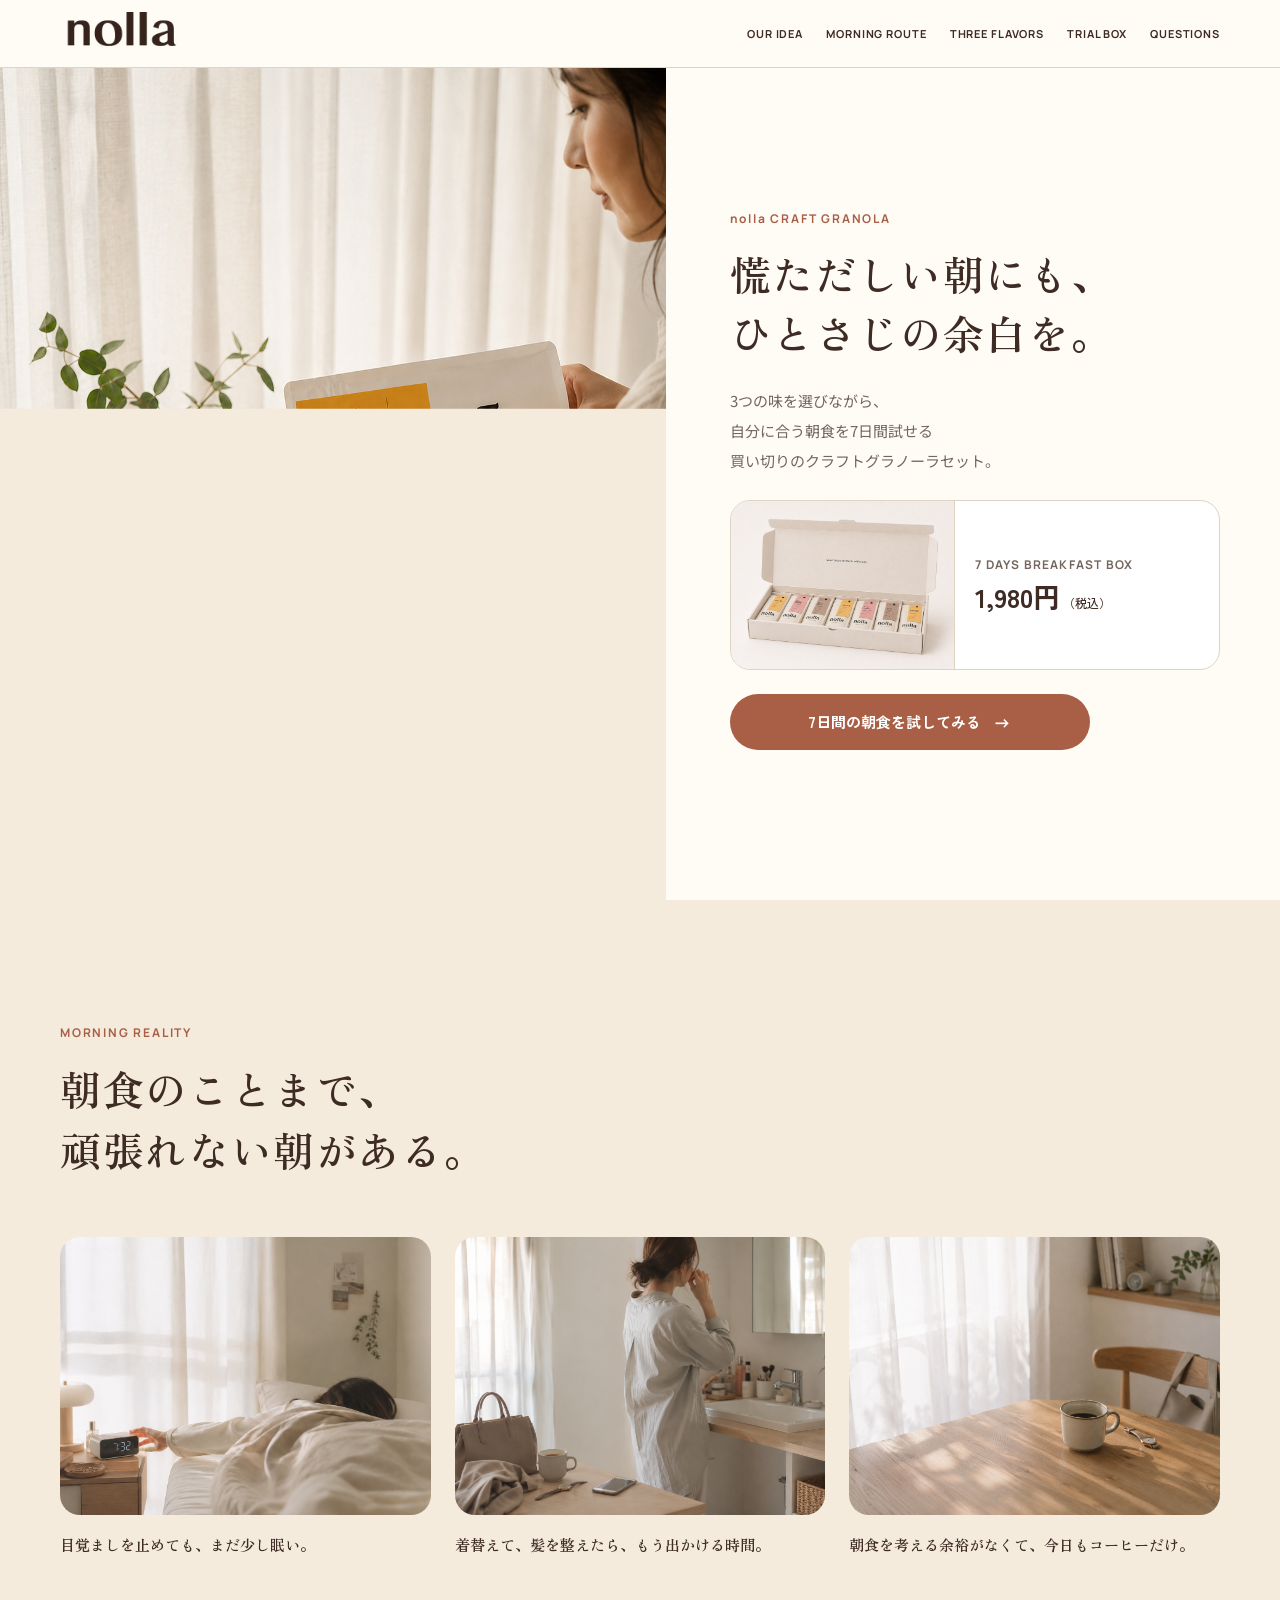
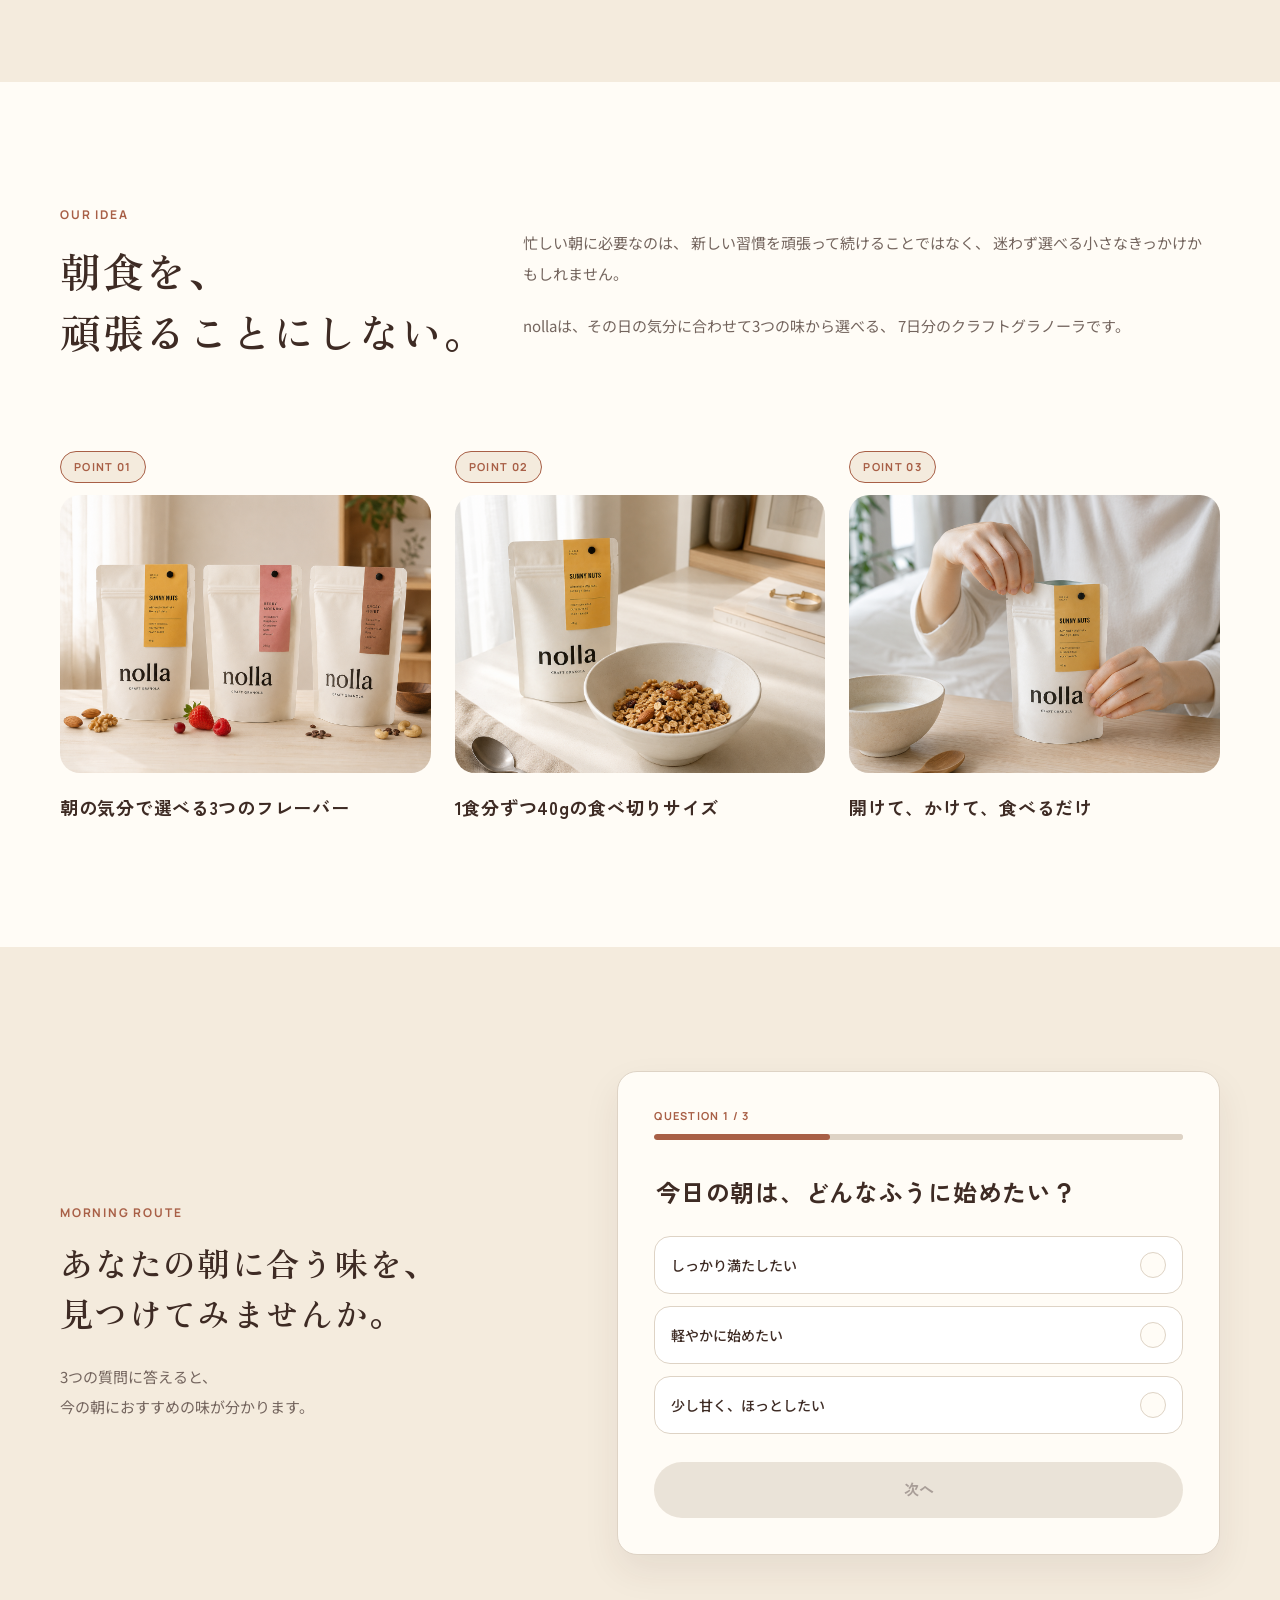
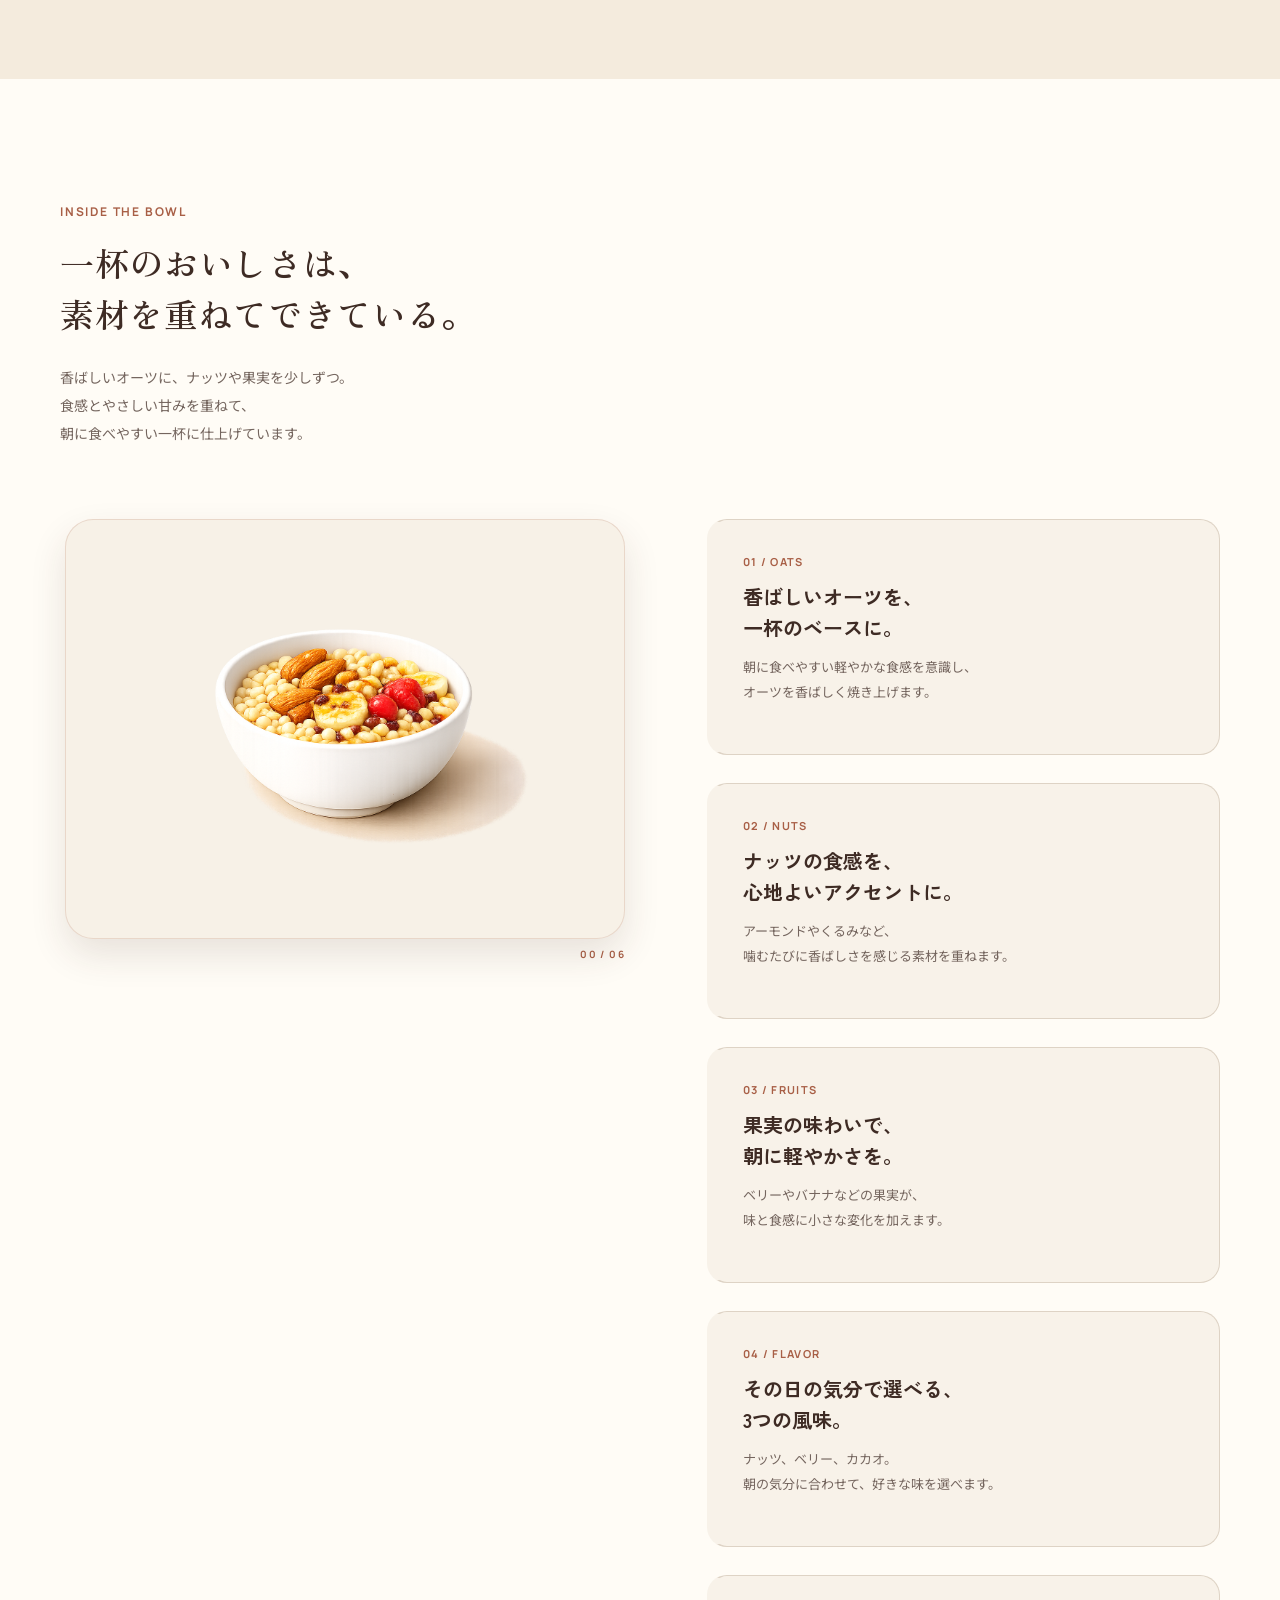
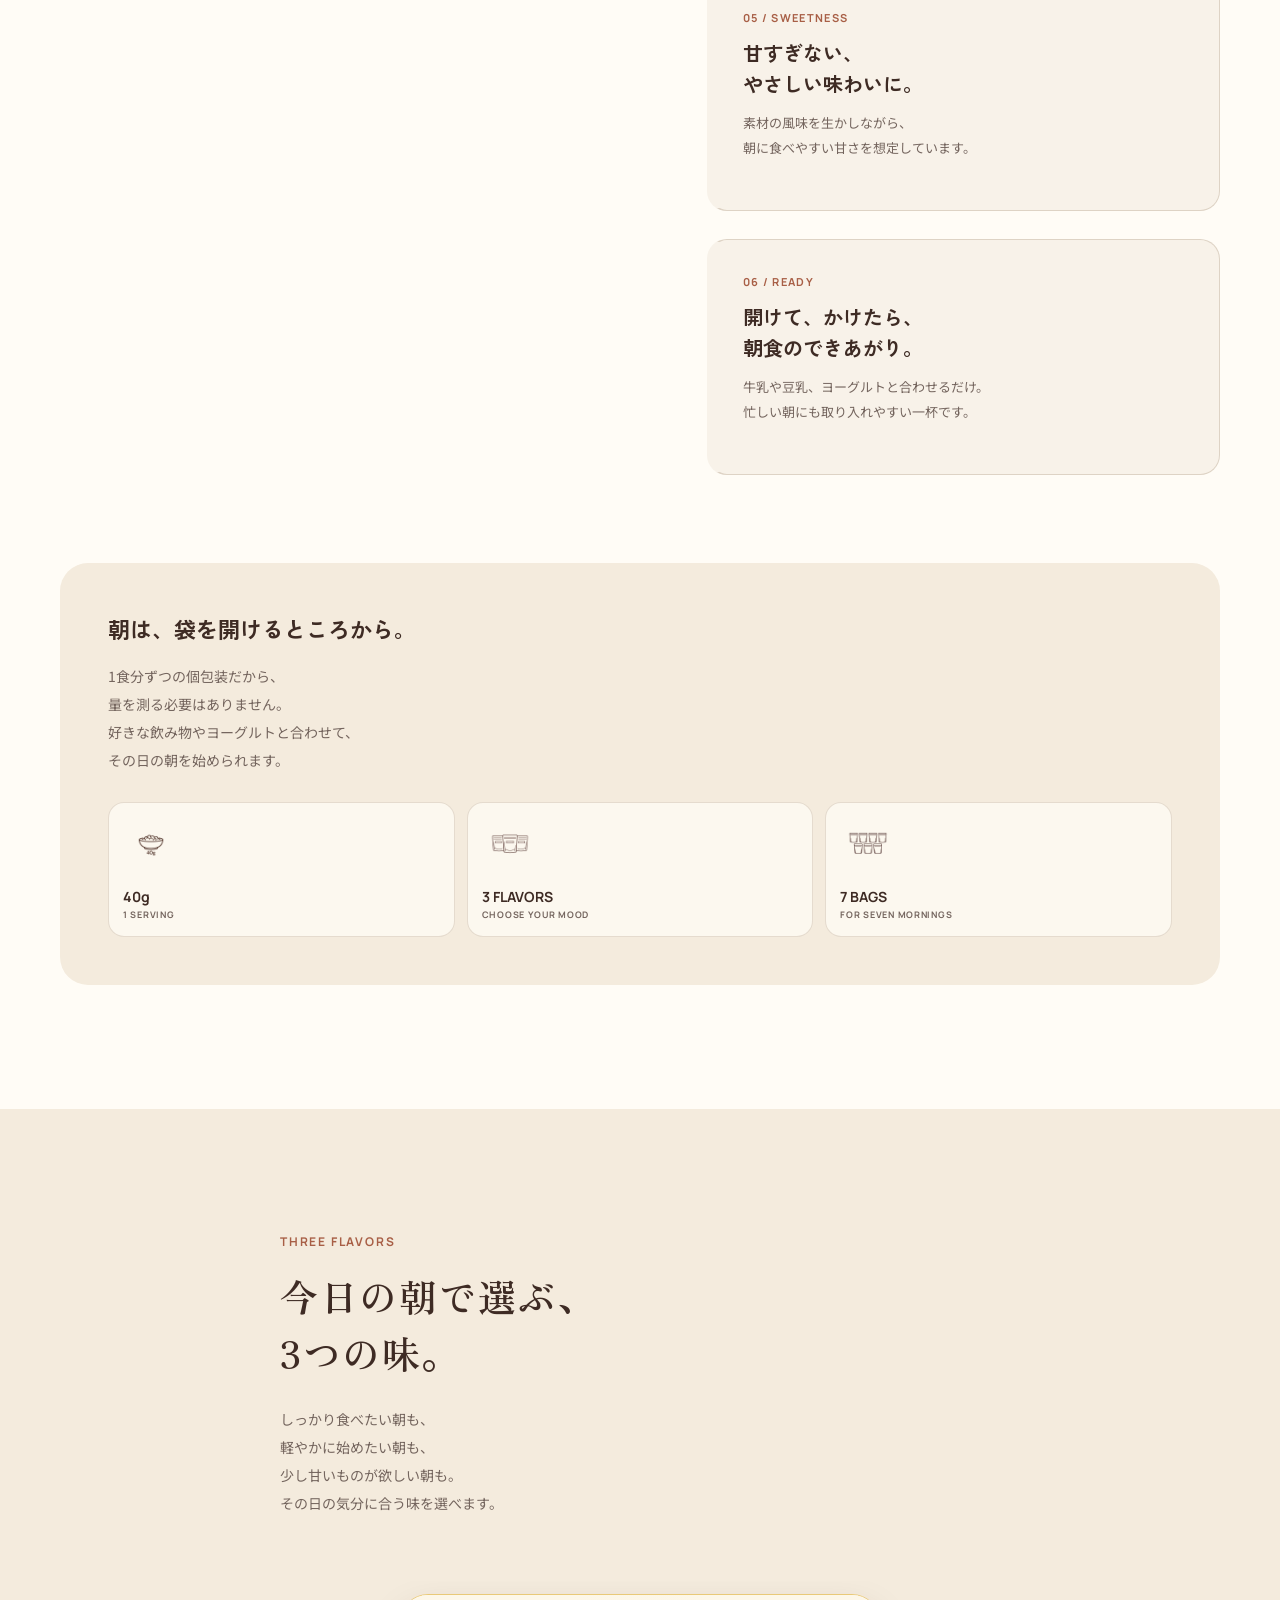
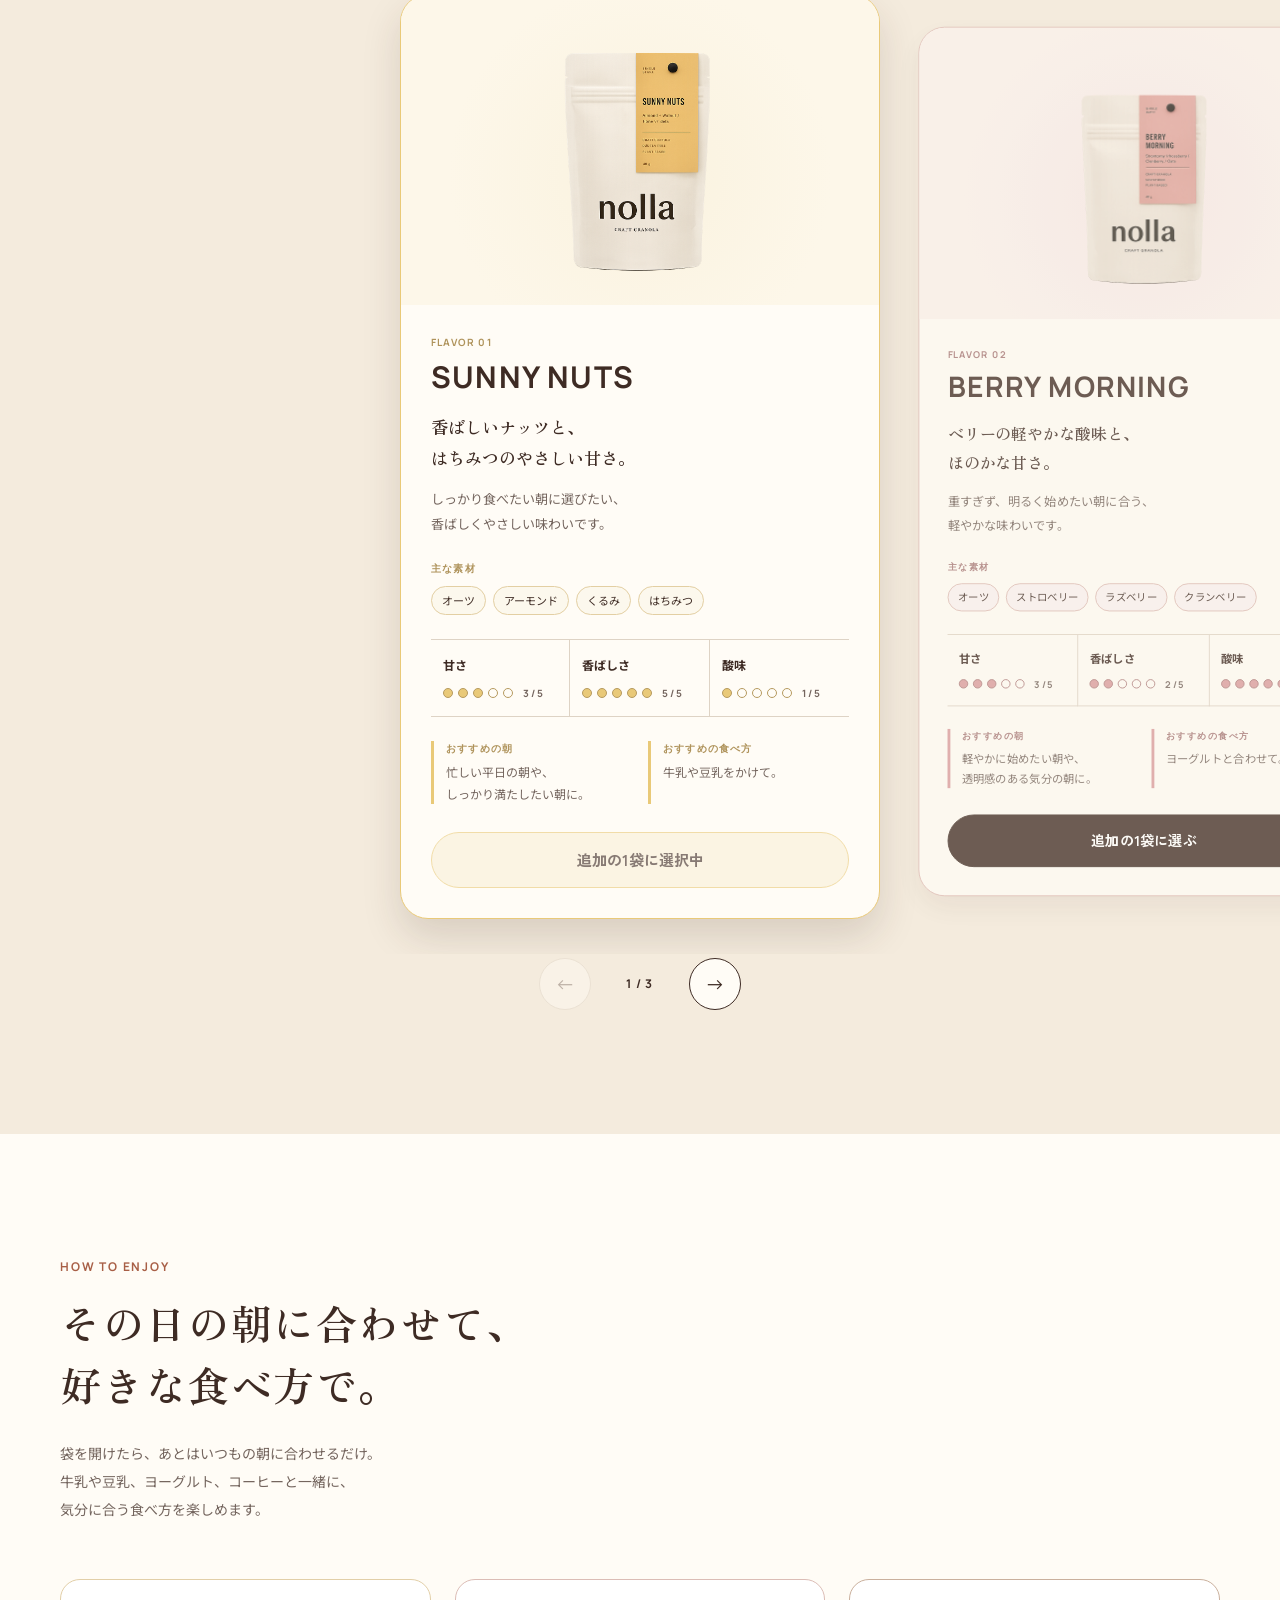
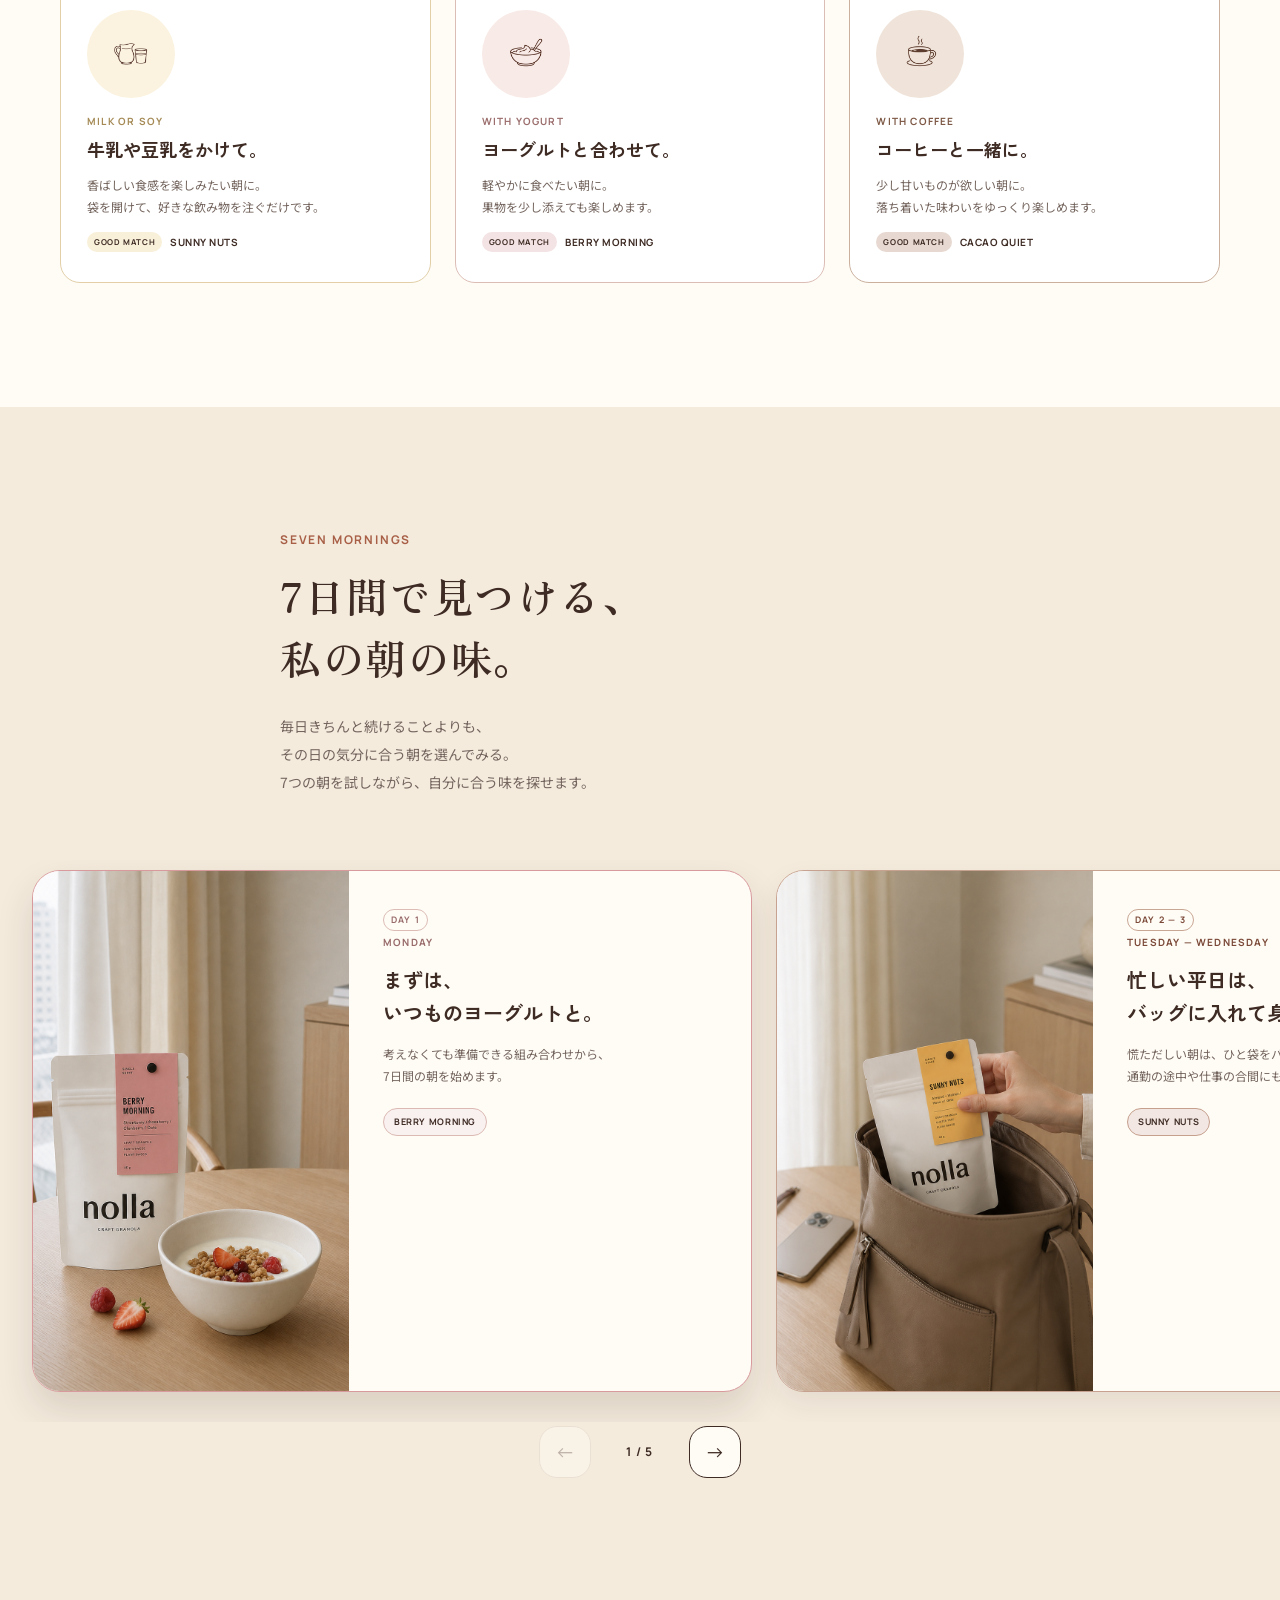
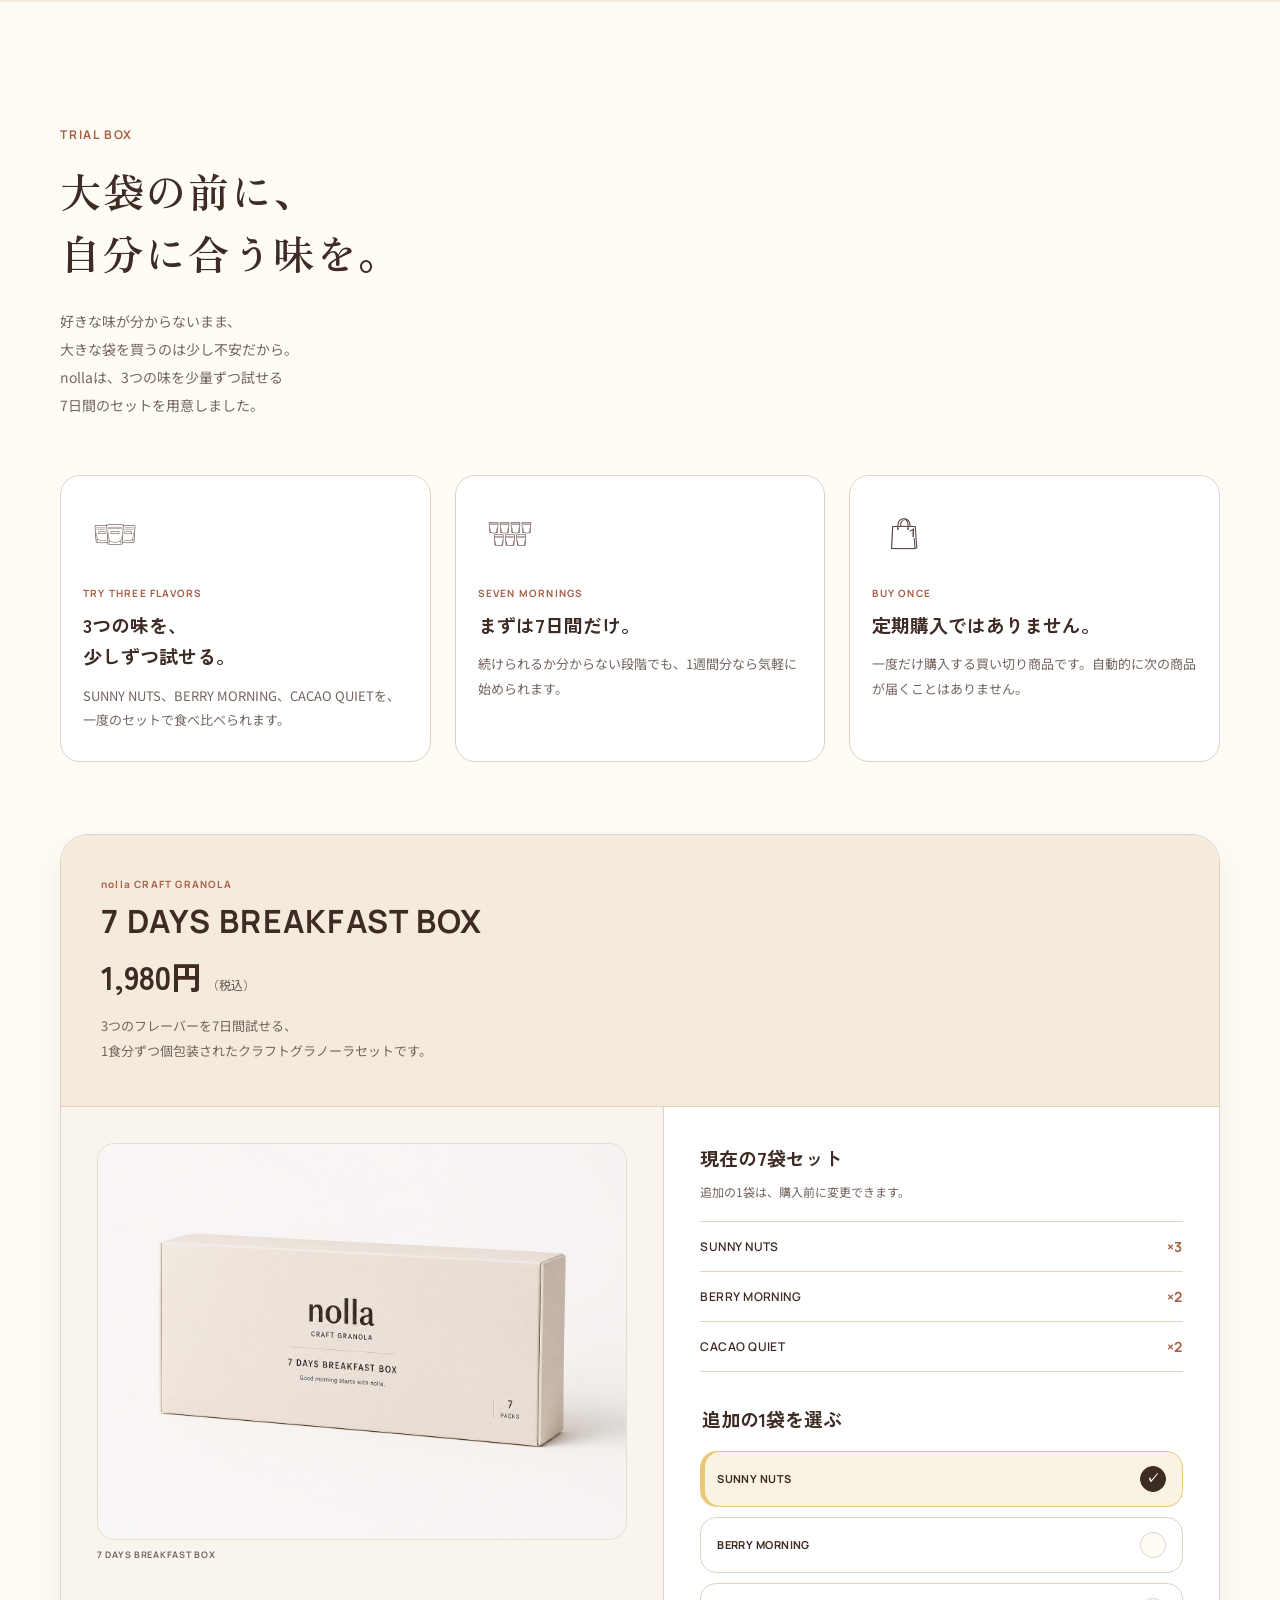
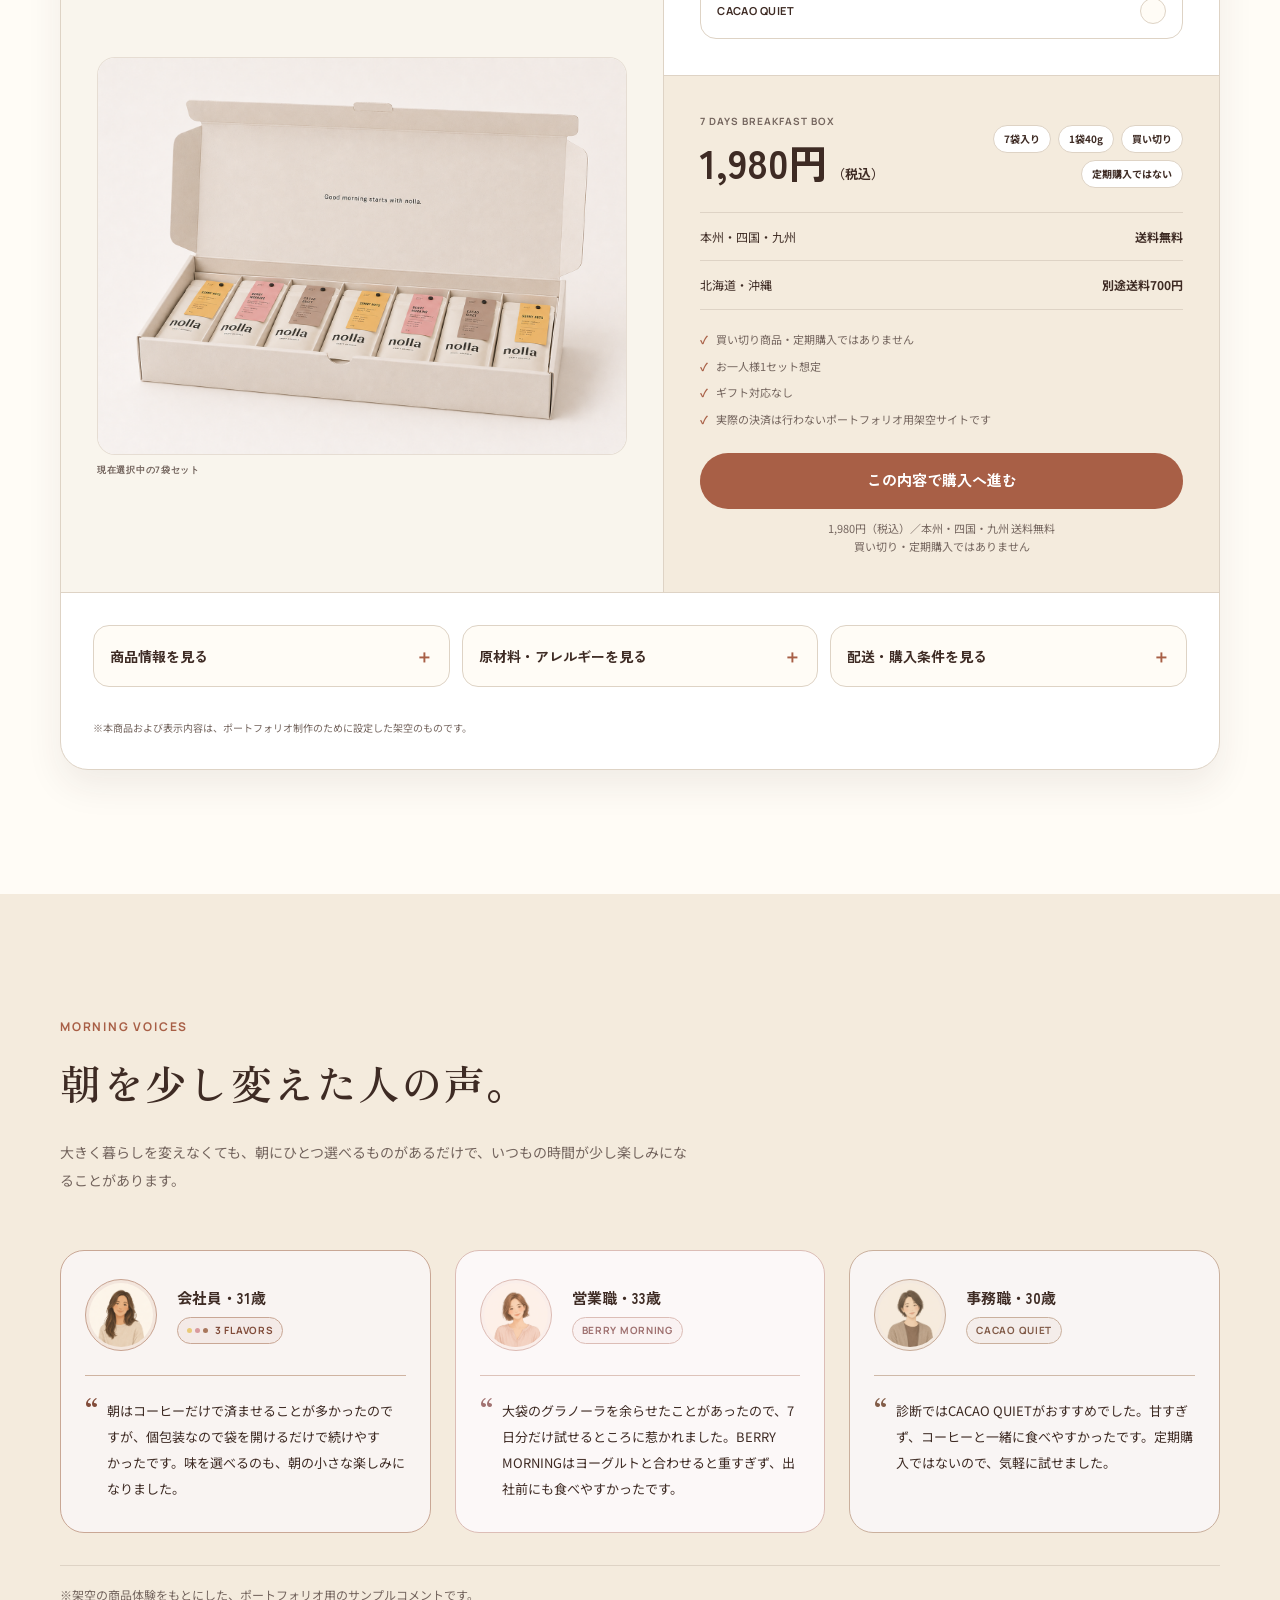
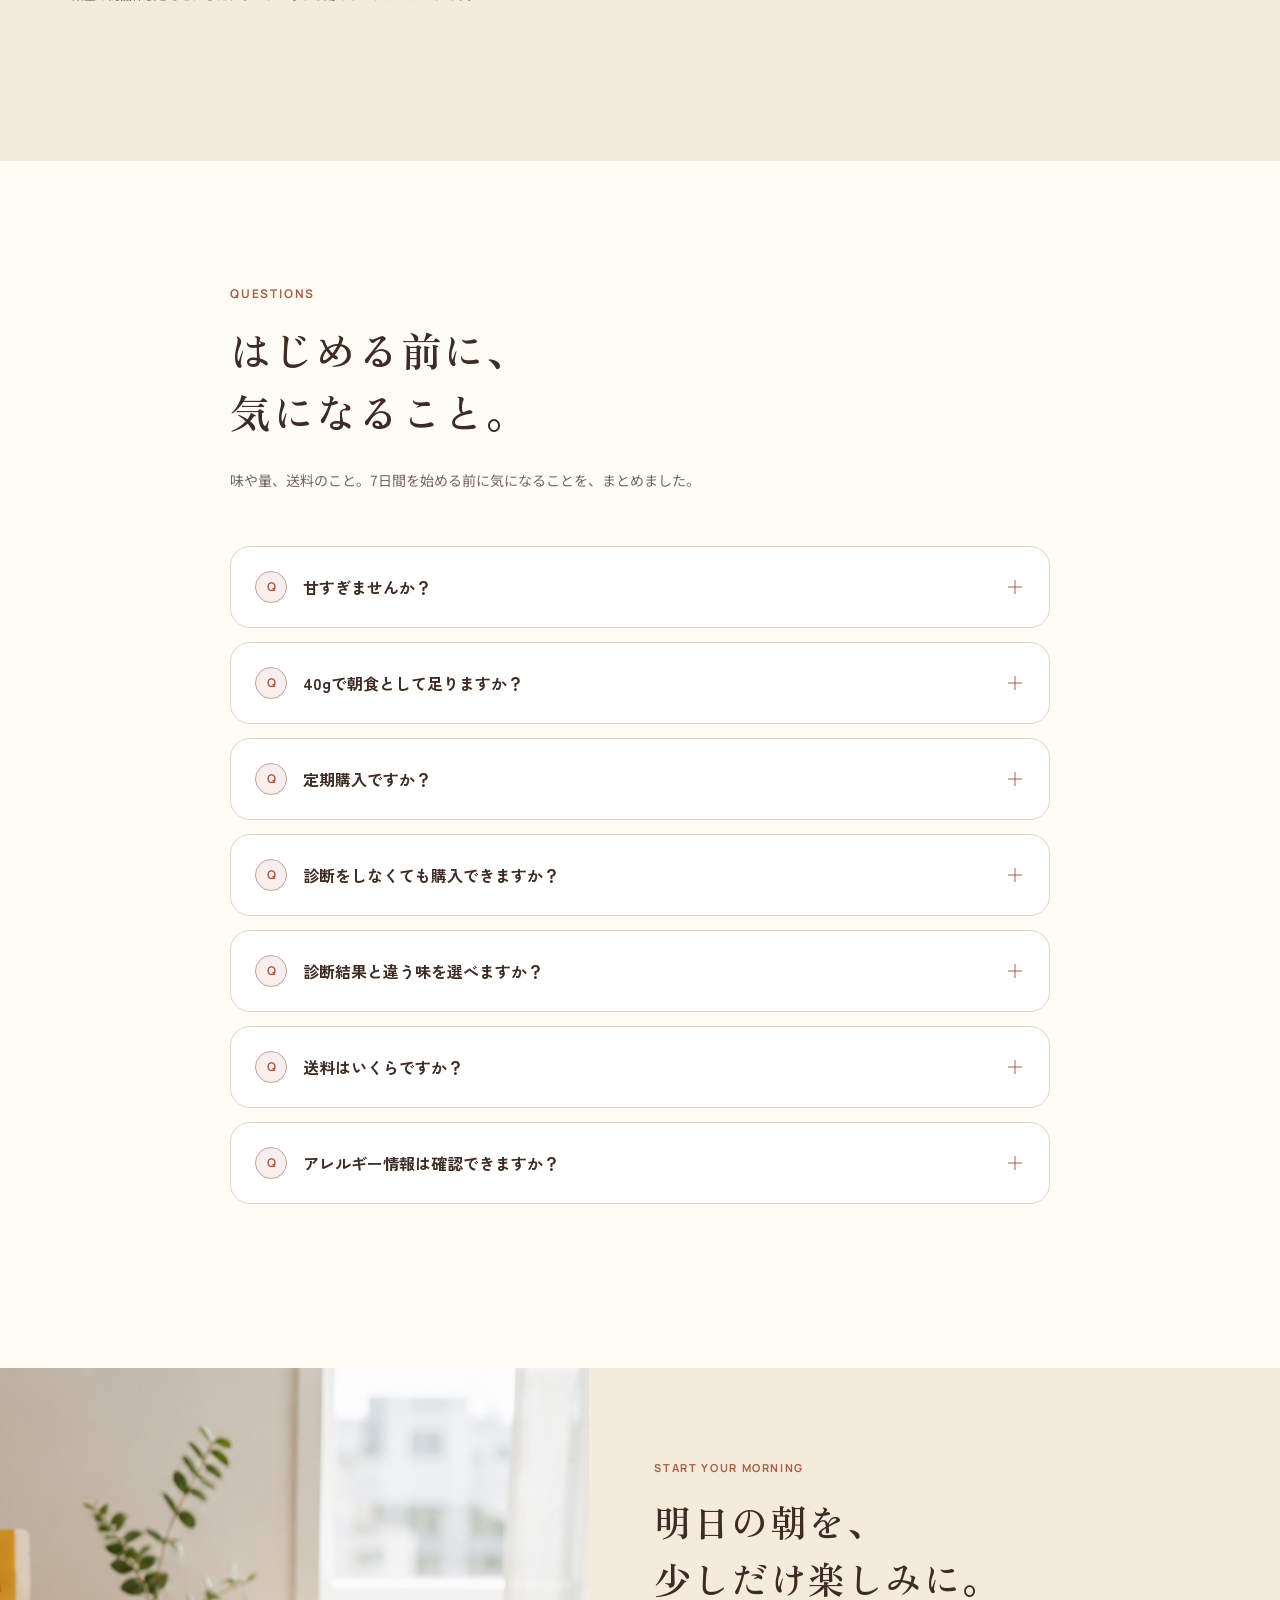
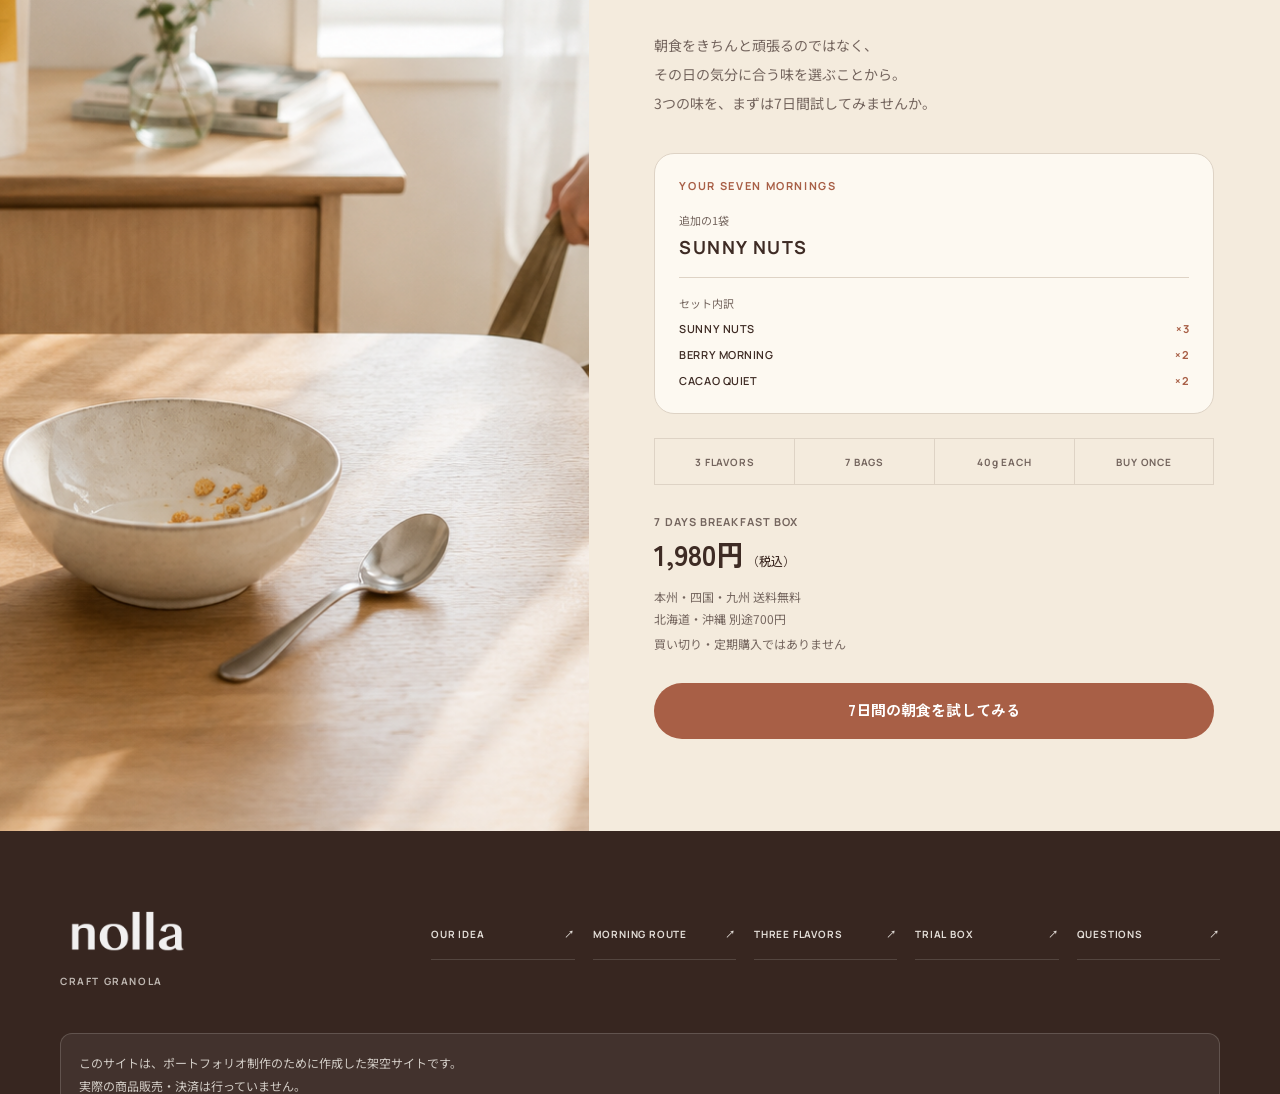
==== docs/index.html @ 0184b12a "Initial commit: nolla CRAFT GRANOLA LP" ====
<!doctype html>
<html lang="ja">
  <head>
    <meta charset="UTF-8">
    <meta name="viewport" content="width=device-width, initial-scale=1.0">
    <meta
      name="description"
      content="忙しい朝の気分に合わせて3つの味を選べる、7日間のクラフトグラノーラセット「nolla」のポートフォリオ用架空LPです。"
    >
    <meta
      property="og:title"
      content="nolla CRAFT GRANOLA｜朝の気分で選ぶ7日間のグラノーラ"
    >
    <meta
      property="og:description"
      content="忙しい朝の気分に合わせて3つの味を選べる、7日間のクラフトグラノーラセット「nolla」のポートフォリオ用架空LPです。"
    >
    <meta property="og:type" content="website">
    <meta property="og:site_name" content="nolla CRAFT GRANOLA">
    <meta name="twitter:card" content="summary">
    <title>nolla CRAFT GRANOLA｜朝の気分で選ぶ7日間のグラノーラ</title>
    <link rel="icon" href="data:,">
    <link rel="preconnect" href="https://fonts.googleapis.com">
    <link rel="preconnect" href="https://fonts.gstatic.com" crossorigin>
    <link
      href="https://fonts.googleapis.com/css2?family=Manrope:wght@500;600;700&family=Noto+Sans+JP:wght@400;500;700&family=Zen+Kaku+Gothic+New:wght@500;700&family=Zen+Old+Mincho:wght@600;700&display=swap"
      rel="stylesheet"
    >
    <link rel="stylesheet" href="./css/style.css">
  </head>

  <body>
    <a class="skip-link" href="#main-content">本文へ移動</a>

    <header class="site-header">
      <div class="site-header__inner">
        <a class="site-logo" href="#main-content" aria-label="nolla CRAFT GRANOLA トップ">
          <img
            class="site-logo__image"
            src="./assets/01_brand/logo/final/logo_nolla_primary_dark-brown.png"
            width="1536"
            height="1024"
            alt="nolla"
          >
        </a>

        <details class="sp-menu">
          <summary class="sp-menu__button">
            <span class="sp-menu__label">MENU</span>
            <span class="sp-menu__icon" aria-hidden="true">
              <span></span>
              <span></span>
            </span>
          </summary>

          <div class="sp-menu__panel">
            <nav aria-label="メインナビゲーション">
              <ul class="sp-menu__list">
                <li><a class="sp-menu__link" href="#our-idea">OUR IDEA</a></li>
                <li>
                  <a class="sp-menu__link" href="#morning-route">MORNING ROUTE</a>
                </li>
                <li>
                  <a class="sp-menu__link" href="#three-flavors">THREE FLAVORS</a>
                </li>
                <li>
                  <a class="sp-menu__link" href="#trial-box">TRIAL BOX</a>
                </li>
                <li>
                  <a class="sp-menu__link" href="#questions">QUESTIONS</a>
                </li>
              </ul>
            </nav>

            <p class="sp-menu__product-info">
              <span>7 DAYS BREAKFAST BOX</span>
              <span>40g × 7 BAGS</span>
              <span>1,980円（税込）</span>
            </p>
          </div>
        </details>

        <nav class="pc-nav" aria-label="PCメインナビゲーション">
          <ul class="pc-nav__list">
            <li><a class="pc-nav__link" href="#our-idea">OUR IDEA</a></li>
            <li><a class="pc-nav__link" href="#morning-route">MORNING ROUTE</a></li>
            <li><a class="pc-nav__link" href="#three-flavors">THREE FLAVORS</a></li>
            <li><a class="pc-nav__link" href="#trial-box">TRIAL BOX</a></li>
            <li><a class="pc-nav__link" href="#questions">QUESTIONS</a></li>
          </ul>
        </nav>
      </div>
    </header>

    <main id="main-content">
      <section class="hero" aria-labelledby="hero-title">
        <div class="hero__media">
          <picture class="hero__picture">
            <source
              media="(min-width: 1024px)"
              srcset="./assets/02_assets/images/hero/hero_granola-pouring_pc_4x3.png"
            >
            <img
              class="hero__image"
              src="./assets/02_assets/images/hero/hero_granola-pouring_sp_4x5.png"
              width="1122"
              height="1402"
              loading="eager"
              fetchpriority="high"
              alt="木のテーブルで器にクラフトグラノーラを注ぐ様子"
            >
          </picture>
        </div>

        <div class="container hero__content">
          <p class="hero__brand">nolla CRAFT GRANOLA</p>
          <h1 class="hero__title" id="hero-title">
            慌ただしい朝にも、<br>
            ひとさじの余白を。
          </h1>
          <p class="hero__description">
            3つの味を選びながら、<br>
            自分に合う朝食を7日間試せる<br>
            買い切りのクラフトグラノーラセット。
          </p>

          <article class="hero-product" aria-label="7日間セットの商品情報">
            <img
              class="hero-product__image"
              src="./assets/01_brand/package/box/trial-box_full-set_sunny-nuts.png"
              width="1448"
              height="1086"
              alt="SUNNY NUTSを1袋追加した、3種類7袋入りの7 DAYS BREAKFAST BOX"
            >
            <div class="hero-product__info">
              <p class="hero-product__name">7 DAYS BREAKFAST BOX</p>
              <p class="hero-product__price">1,980円<span>（税込）</span></p>
            </div>
          </article>

          <a class="button button--primary hero__cta" href="#trial-box">
            <span>7日間の朝食を試してみる</span>
            <span class="button__arrow" aria-hidden="true">→</span>
          </a>
        </div>
      </section>

      <section
        class="morning-reality section"
        id="morning-reality"
        aria-labelledby="morning-reality-title"
      >
        <div class="container">
          <p class="section-label">MORNING REALITY</p>
          <h2 class="section-title" id="morning-reality-title">
            朝食のことまで、<br>
            頑張れない朝がある。
          </h2>

          <div class="reality-list">
            <article class="reality-card">
              <img
                class="reality-card__image"
                src="./assets/02_assets/images/problem/problem_sleepy-morning.png"
                loading="lazy"
                width="1122"
                height="1402"
                alt="ベッドの中で目覚ましを止める、眠気が残る朝"
              >
              <p class="reality-card__text">目覚ましを止めても、まだ少し眠い。</p>
            </article>

            <article class="reality-card">
              <img
                class="reality-card__image"
                src="./assets/02_assets/images/problem/problem_getting-ready.png"
                loading="lazy"
                width="1536"
                height="1024"
                alt="鏡の前で身支度をする忙しい朝"
              >
              <p class="reality-card__text">着替えて、髪を整えたら、もう出かける時間。</p>
            </article>

            <article class="reality-card">
              <img
                class="reality-card__image"
                src="./assets/02_assets/images/problem/problem_coffee-only.png"
                loading="lazy"
                width="1448"
                height="1086"
                alt="朝食をとらず、コーヒーだけを手に出かける朝"
              >
              <p class="reality-card__text">
                朝食を考える余裕がなくて、今日もコーヒーだけ。
              </p>
            </article>
          </div>
        </div>
      </section>

      <section class="our-idea section" id="our-idea" aria-labelledby="our-idea-title">
        <div class="container">
          <div class="our-idea__message">
            <p class="section-label">OUR IDEA</p>
            <h2 class="section-title" id="our-idea-title">
              朝食を、<br>
              頑張ることにしない。
            </h2>
            <div class="our-idea__copy">
              <p>
                忙しい朝に必要なのは、<br>
                新しい習慣を頑張って続けることではなく、<br>
                迷わず選べる小さなきっかけかもしれません。
              </p>
              <p>
                nollaは、その日の気分に合わせて3つの味から選べる、<br>
                7日分のクラフトグラノーラです。
              </p>
            </div>
          </div>

          <div class="feature-list" aria-label="nollaの3つの強み">
            <article class="feature-card">
              <p class="feature-card__number">POINT 01</p>
              <img
                class="feature-card__image"
                src="./assets/02_assets/images/features/feature_three-flavors.png"
                loading="lazy"
                width="1448"
                height="1086"
                alt="3種類のnollaクラフトグラノーラ"
              >
              <h3 class="feature-card__title">朝の気分で選べる3つのフレーバー</h3>
            </article>

            <article class="feature-card">
              <p class="feature-card__number">POINT 02</p>
              <img
                class="feature-card__image"
                src="./assets/02_assets/images/features/feature_40g-serving.png"
                loading="lazy"
                width="1254"
                height="1254"
                alt="1食分40gのクラフトグラノーラ"
              >
              <h3 class="feature-card__title">1食分ずつ40gの食べ切りサイズ</h3>
            </article>

            <article class="feature-card">
              <p class="feature-card__number">POINT 03</p>
              <img
                class="feature-card__image"
                src="./assets/02_assets/images/features/feature_open-pouch.png"
                loading="lazy"
                width="1448"
                height="1086"
                alt="グラノーラの袋を開けて器に注ぐ様子"
              >
              <h3 class="feature-card__title">開けて、かけて、食べるだけ</h3>
            </article>
          </div>
        </div>
      </section>

      <section
        class="morning-route section"
        id="morning-route"
        aria-labelledby="morning-route-title"
      >
        <div class="container">
          <div class="morning-route__heading">
            <p class="section-label">MORNING ROUTE</p>
            <h2 class="section-title" id="morning-route-title">
              あなたの朝に合う味を、<br>
              見つけてみませんか。
            </h2>
            <p class="morning-route__intro">
              3つの質問に答えると、<br>
              今の朝におすすめの味が分かります。
            </p>
          </div>

          <div class="diagnosis" data-diagnosis>
            <div class="diagnosis__progress">
              <p class="diagnosis__progress-text" data-question-progress aria-live="polite">
                QUESTION 1 / 3
              </p>
              <progress
                class="diagnosis__progress-bar"
                data-question-progress-bar
                max="3"
                value="1"
                aria-label="診断の進行状況"
              >
                1 / 3
              </progress>
            </div>

            <form class="diagnosis__form" data-diagnosis-form>
              <div class="diagnosis-step" data-question-step="0">
                <fieldset class="diagnosis-step__fieldset">
                  <legend class="diagnosis-step__question" tabindex="-1">
                    今日の朝は、どんなふうに始めたい？
                  </legend>
                  <div class="diagnosis-options">
                    <input
                      class="choice-input"
                      type="radio"
                      name="morning-start"
                      id="morning-start-sunny"
                      value="sunny-nuts"
                      data-answer-label="しっかり満たしたい"
                    >
                    <label
                      class="diagnosis-option flavor-sunny"
                      for="morning-start-sunny"
                    >
                      <span>しっかり満たしたい</span>
                      <span class="diagnosis-option__check" aria-hidden="true">✓</span>
                    </label>

                    <input
                      class="choice-input"
                      type="radio"
                      name="morning-start"
                      id="morning-start-berry"
                      value="berry-morning"
                      data-answer-label="軽やかに始めたい"
                    >
                    <label
                      class="diagnosis-option flavor-berry"
                      for="morning-start-berry"
                    >
                      <span>軽やかに始めたい</span>
                      <span class="diagnosis-option__check" aria-hidden="true">✓</span>
                    </label>

                    <input
                      class="choice-input"
                      type="radio"
                      name="morning-start"
                      id="morning-start-cacao"
                      value="cacao-quiet"
                      data-answer-label="少し甘く、ほっとしたい"
                    >
                    <label
                      class="diagnosis-option flavor-cacao"
                      for="morning-start-cacao"
                    >
                      <span>少し甘く、ほっとしたい</span>
                      <span class="diagnosis-option__check" aria-hidden="true">✓</span>
                    </label>
                  </div>
                </fieldset>
              </div>

              <div class="diagnosis-step" data-question-step="1" hidden>
                <fieldset class="diagnosis-step__fieldset">
                  <legend class="diagnosis-step__question" tabindex="-1">
                    つい選びたくなる味はどれ？
                  </legend>
                  <div class="diagnosis-options">
                    <input
                      class="choice-input"
                      type="radio"
                      name="preferred-flavor"
                      id="preferred-flavor-sunny"
                      value="sunny-nuts"
                      data-answer-label="香ばしいナッツとはちみつ"
                    >
                    <label
                      class="diagnosis-option flavor-sunny"
                      for="preferred-flavor-sunny"
                    >
                      <span>香ばしいナッツとはちみつ</span>
                      <span class="diagnosis-option__check" aria-hidden="true">✓</span>
                    </label>

                    <input
                      class="choice-input"
                      type="radio"
                      name="preferred-flavor"
                      id="preferred-flavor-berry"
                      value="berry-morning"
                      data-answer-label="甘酸っぱいベリー"
                    >
                    <label
                      class="diagnosis-option flavor-berry"
                      for="preferred-flavor-berry"
                    >
                      <span>甘酸っぱいベリー</span>
                      <span class="diagnosis-option__check" aria-hidden="true">✓</span>
                    </label>

                    <input
                      class="choice-input"
                      type="radio"
                      name="preferred-flavor"
                      id="preferred-flavor-cacao"
                      value="cacao-quiet"
                      data-answer-label="カカオとバナナのコク"
                    >
                    <label
                      class="diagnosis-option flavor-cacao"
                      for="preferred-flavor-cacao"
                    >
                      <span>カカオとバナナのコク</span>
                      <span class="diagnosis-option__check" aria-hidden="true">✓</span>
                    </label>
                  </div>
                </fieldset>
              </div>

              <div class="diagnosis-step" data-question-step="2" hidden>
                <fieldset class="diagnosis-step__fieldset">
                  <legend class="diagnosis-step__question" tabindex="-1">
                    いつもの朝に、何と合わせたい？
                  </legend>
                  <div class="diagnosis-options">
                    <input
                      class="choice-input"
                      type="radio"
                      name="pairing"
                      id="pairing-sunny"
                      value="sunny-nuts"
                      data-answer-label="牛乳や豆乳"
                    >
                    <label class="diagnosis-option flavor-sunny" for="pairing-sunny">
                      <span>牛乳や豆乳</span>
                      <span class="diagnosis-option__check" aria-hidden="true">✓</span>
                    </label>

                    <input
                      class="choice-input"
                      type="radio"
                      name="pairing"
                      id="pairing-berry"
                      value="berry-morning"
                      data-answer-label="ヨーグルト"
                    >
                    <label class="diagnosis-option flavor-berry" for="pairing-berry">
                      <span>ヨーグルト</span>
                      <span class="diagnosis-option__check" aria-hidden="true">✓</span>
                    </label>

                    <input
                      class="choice-input"
                      type="radio"
                      name="pairing"
                      id="pairing-cacao"
                      value="cacao-quiet"
                      data-answer-label="コーヒー"
                    >
                    <label class="diagnosis-option flavor-cacao" for="pairing-cacao">
                      <span>コーヒー</span>
                      <span class="diagnosis-option__check" aria-hidden="true">✓</span>
                    </label>
                  </div>
                </fieldset>
              </div>

              <div class="diagnosis-actions">
                <button
                  class="button button--secondary diagnosis-actions__back"
                  type="button"
                  data-diagnosis-back
                  hidden
                >
                  戻る
                </button>
                <button
                  class="button button--primary diagnosis-actions__next"
                  type="button"
                  data-diagnosis-next
                  disabled
                >
                  次へ
                </button>
              </div>
            </form>
          </div>
        </div>
      </section>

      <section
        class="your-flavor section"
        id="your-flavor"
        aria-labelledby="your-flavor-title"
        hidden
      >
        <div class="container">
          <p class="section-label">YOUR FLAVOR</p>
          <h2 class="section-title" id="your-flavor-title" tabindex="-1">
            おすすめの味から、<br>
            朝を始めよう。
          </h2>

          <div class="result-card">
            <div class="result-card__hero">
              <p class="result-card__eyebrow">YOUR MORNING FLAVOR</p>
              <h3 class="result-card__name" data-result-name></h3>
              <p class="result-card__description" data-result-description></p>
              <picture class="result-card__picture">
                <source
                  media="(min-width: 1024px)"
                  srcset="./assets/02_assets/images/flavor-key-visuals/pc/result_sunny-nuts_pc_4x3.png"
                  data-result-image-source
                >
                <img
                  class="result-card__image"
                  data-result-image
                  loading="lazy"
                  width="1086"
                  height="1448"
                  src="./assets/02_assets/images/flavor-key-visuals/sp/result_sunny-nuts_sp_3x4.png"
                  alt=""
                >
              </picture>
            </div>

            <section class="result-block" aria-labelledby="result-reason-title">
              <p class="result-block__label">WHY THIS FLAVOR</p>
              <h3 class="result-block__title" id="result-reason-title">おすすめの理由</h3>
              <p class="result-block__text" data-result-reason></p>
            </section>

            <section class="result-block" aria-labelledby="result-answers-title">
              <p class="result-block__label">YOUR ANSWERS</p>
              <h3 class="result-block__title" id="result-answers-title">
                あなたの回答
              </h3>
              <dl class="answer-review">
                <div class="answer-review__item">
                  <dt>今日の朝</dt>
                  <dd data-result-answer="0"></dd>
                </div>
                <div class="answer-review__item">
                  <dt>好きな味</dt>
                  <dd data-result-answer="1"></dd>
                </div>
                <div class="answer-review__item">
                  <dt>合わせたいもの</dt>
                  <dd data-result-answer="2"></dd>
                </div>
              </dl>
            </section>

            <section class="result-block" aria-labelledby="result-eating-title">
              <p class="result-block__label">HOW TO ENJOY</p>
              <h3 class="result-block__title" id="result-eating-title">
                おすすめの食べ方
              </h3>
              <div class="result-eating">
                <img
                  class="result-eating__icon"
                  data-result-eating-icon
                  loading="lazy"
                  width="1024"
                  height="1024"
                  src="./assets/02_assets/icons/how-to-eat/icon_milk-soymilk.png"
                  alt=""
                >
                <p class="result-eating__text" data-result-eating></p>
              </div>
            </section>

            <section class="trial-set" aria-labelledby="trial-set-title">
              <p class="result-block__label">7 DAYS BREAKFAST BOX</p>
              <h3 class="result-block__title" id="trial-set-title">7袋のセット内訳</h3>
              <img
                class="trial-set__image"
                data-set-image
                loading="lazy"
                width="1448"
                height="1086"
                src="./assets/01_brand/package/box/trial-box_full-set_sunny-nuts.png"
                alt=""
              >
              <ul class="set-breakdown" aria-label="7袋の内訳">
                <li>
                  <span>SUNNY NUTS</span>
                  <strong data-breakdown-flavor="sunny-nuts">×3</strong>
                </li>
                <li>
                  <span>BERRY MORNING</span>
                  <strong data-breakdown-flavor="berry-morning">×2</strong>
                </li>
                <li>
                  <span>CACAO QUIET</span>
                  <strong data-breakdown-flavor="cacao-quiet">×2</strong>
                </li>
              </ul>

              <fieldset class="extra-flavor">
                <legend class="extra-flavor__legend">追加の1袋</legend>
                <p class="extra-flavor__description">
                  追加する味は、購入前に変更できます。
                </p>
                <div class="extra-flavor__options">
                  <input
                    class="choice-input"
                    type="radio"
                    name="extra-flavor"
                    id="extra-flavor-sunny"
                    value="sunny-nuts"
                  >
                  <label class="extra-flavor__option flavor-sunny" for="extra-flavor-sunny">
                    <span>SUNNY NUTS</span>
                    <span class="extra-flavor__check" aria-hidden="true">✓</span>
                  </label>

                  <input
                    class="choice-input"
                    type="radio"
                    name="extra-flavor"
                    id="extra-flavor-berry"
                    value="berry-morning"
                  >
                  <label class="extra-flavor__option flavor-berry" for="extra-flavor-berry">
                    <span>BERRY MORNING</span>
                    <span class="extra-flavor__check" aria-hidden="true">✓</span>
                  </label>

                  <input
                    class="choice-input"
                    type="radio"
                    name="extra-flavor"
                    id="extra-flavor-cacao"
                    value="cacao-quiet"
                  >
                  <label class="extra-flavor__option flavor-cacao" for="extra-flavor-cacao">
                    <span>CACAO QUIET</span>
                    <span class="extra-flavor__check" aria-hidden="true">✓</span>
                  </label>
                </div>
              </fieldset>
            </section>

            <div class="result-actions">
              <a
                class="button button--primary result-order-button"
                href="#trial-box"
              >
                この組み合わせで7日間試す
              </a>

              <a
                class="button button--secondary result-flavor-guide-button"
                href="#three-flavors"
                data-flavor-guide
              >
                3つの味を見比べる
              </a>

              <button
                class="button button--text result-retry-button"
                type="button"
                data-diagnosis-retry
              >
                もう一度診断する
              </button>
            </div>
          </div>
        </div>
      </section>

      <section
        class="bowl-story section"
        id="inside-the-bowl"
        aria-labelledby="inside-the-bowl-title"
      >
        <div class="container">
          <header class="bowl-story__heading">
            <p class="section-label">INSIDE THE BOWL</p>
            <h2 class="section-title" id="inside-the-bowl-title">
              一杯のおいしさは、<br>
              素材を重ねてできている。
            </h2>
            <p class="bowl-story__intro">
              香ばしいオーツに、ナッツや果実を少しずつ。<br>
              食感とやさしい甘みを重ねて、<br>
              朝に食べやすい一杯に仕上げています。
            </p>
          </header>

          <div class="bowl-story__experience">
            <div class="bowl-story__visual">
              <div class="bowl-story__image-frame">
                <img
                  class="bowl-story__image"
                  data-bowl-image
                  loading="lazy"
                  width="1024"
                  height="1024"
                  src="./assets/02_assets/images/morning-route/items/morning-route_bowl-empty.png"
                  alt="空の白いボウル"
                >
                <p class="visually-hidden" data-bowl-live aria-live="polite">
                  空の白いボウル
                </p>
              </div>
              <p class="bowl-story__stage" aria-hidden="true">
                <span data-bowl-stage>00</span> / 06
              </p>
            </div>

            <ol class="bowl-story__steps">
              <li
                class="bowl-step"
                data-bowl-step="1"
                data-bowl-image="./assets/02_assets/images/morning-route/bowl-steps/bowl_step-01_oats.png"
                data-bowl-alt="オーツが入ったボウル"
              >
                <p class="bowl-step__label">01 / OATS</p>
                <h3 class="bowl-step__title">
                  香ばしいオーツを、<br>
                  一杯のベースに。
                </h3>
                <p class="bowl-step__text">
                  朝に食べやすい軽やかな食感を意識し、<br>
                  オーツを香ばしく焼き上げます。
                </p>
              </li>

              <li
                class="bowl-step"
                data-bowl-step="2"
                data-bowl-image="./assets/02_assets/images/morning-route/bowl-steps/bowl_step-02_nuts.png"
                data-bowl-alt="オーツにナッツを重ねたボウル"
              >
                <p class="bowl-step__label">02 / NUTS</p>
                <h3 class="bowl-step__title">
                  ナッツの食感を、<br>
                  心地よいアクセントに。
                </h3>
                <p class="bowl-step__text">
                  アーモンドやくるみなど、<br>
                  噛むたびに香ばしさを感じる素材を重ねます。
                </p>
              </li>

              <li
                class="bowl-step"
                data-bowl-step="3"
                data-bowl-image="./assets/02_assets/images/morning-route/bowl-steps/bowl_step-03_fruits.png"
                data-bowl-alt="オーツとナッツに果実を重ねたボウル"
              >
                <p class="bowl-step__label">03 / FRUITS</p>
                <h3 class="bowl-step__title">
                  果実の味わいで、<br>
                  朝に軽やかさを。
                </h3>
                <p class="bowl-step__text">
                  ベリーやバナナなどの果実が、<br>
                  味と食感に小さな変化を加えます。
                </p>
              </li>

              <li
                class="bowl-step"
                data-bowl-step="4"
                data-bowl-image="./assets/02_assets/images/morning-route/bowl-steps/bowl_step-04_flavor.png"
                data-bowl-alt="香ばしい素材を重ねたグラノーラのボウル"
              >
                <p class="bowl-step__label">04 / FLAVOR</p>
                <h3 class="bowl-step__title">
                  その日の気分で選べる、<br>
                  3つの風味。
                </h3>
                <p class="bowl-step__text">
                  ナッツ、ベリー、カカオ。<br>
                  朝の気分に合わせて、好きな味を選べます。
                </p>
              </li>

              <li
                class="bowl-step"
                data-bowl-step="5"
                data-bowl-image="./assets/02_assets/images/morning-route/bowl-steps/bowl_step-05_sweetness.png"
                data-bowl-alt="やさしい甘みを加えたグラノーラのボウル"
              >
                <p class="bowl-step__label">05 / SWEETNESS</p>
                <h3 class="bowl-step__title">
                  甘すぎない、<br>
                  やさしい味わいに。
                </h3>
                <p class="bowl-step__text">
                  素材の風味を生かしながら、<br>
                  朝に食べやすい甘さを想定しています。
                </p>
              </li>

              <li
                class="bowl-step"
                data-bowl-step="6"
                data-bowl-image="./assets/02_assets/images/morning-route/bowl-steps/bowl_step-06_finished.png"
                data-bowl-alt="素材を重ねて完成したグラノーラのボウル"
              >
                <p class="bowl-step__label">06 / READY</p>
                <h3 class="bowl-step__title">
                  開けて、かけたら、<br>
                  朝食のできあがり。
                </h3>
                <p class="bowl-step__text">
                  牛乳や豆乳、ヨーグルトと合わせるだけ。<br>
                  忙しい朝にも取り入れやすい一杯です。
                </p>
              </li>
            </ol>
          </div>

          <section class="bowl-summary" aria-labelledby="bowl-summary-title">
            <h3 class="bowl-summary__title" id="bowl-summary-title">
              朝は、袋を開けるところから。
            </h3>
            <p class="bowl-summary__text">
              1食分ずつの個包装だから、<br>
              量を測る必要はありません。<br>
              好きな飲み物やヨーグルトと合わせて、<br>
              その日の朝を始められます。
            </p>
            <ul class="bowl-facts">
              <li>
                <img
                  src="./assets/02_assets/icons/product-info/icon_40g.png"
                  loading="lazy"
                  width="1024"
                  height="1024"
                  alt=""
                >
                <p>
                  <strong>40g</strong>
                  <span>1 SERVING</span>
                </p>
              </li>
              <li>
                <img
                  src="./assets/02_assets/icons/product-info/icon_3-flavors.png"
                  loading="lazy"
                  width="1024"
                  height="1024"
                  alt=""
                >
                <p>
                  <strong>3 FLAVORS</strong>
                  <span>CHOOSE YOUR MOOD</span>
                </p>
              </li>
              <li>
                <img
                  src="./assets/02_assets/icons/product-info/icon_7-bags.png"
                  loading="lazy"
                  width="1024"
                  height="1024"
                  alt=""
                >
                <p>
                  <strong>7 BAGS</strong>
                  <span>FOR SEVEN MORNINGS</span>
                </p>
              </li>
            </ul>
          </section>
        </div>
      </section>

      <section
        class="flavor-carousel section"
        id="three-flavors"
        aria-labelledby="three-flavors-title"
        data-flavor-carousel
      >
        <div class="flavor-carousel__inner">
          <header class="container flavor-carousel__heading">
            <p class="section-label">THREE FLAVORS</p>
            <h2 class="section-title" id="three-flavors-title">
              今日の朝で選ぶ、<br>
              3つの味。
            </h2>
            <p class="flavor-carousel__intro">
              しっかり食べたい朝も、<br>
              軽やかに始めたい朝も、<br>
              少し甘いものが欲しい朝も。<br>
              その日の気分に合う味を選べます。
            </p>
          </header>

          <div
            class="flavor-carousel__viewport"
            role="region"
            aria-label="3つのフレーバー"
            tabindex="0"
            data-flavor-viewport
          >
            <div class="flavor-carousel__track">
              <article
                class="flavor-card flavor-card--sunny"
                data-flavor-card
                data-flavor="sunny-nuts"
              >
                <p class="flavor-card__badge" data-recommendation-badge hidden>
                  あなたへのおすすめ
                </p>
                <div class="flavor-card__image-frame">
                  <img
                    class="flavor-card__image"
                    src="./assets/01_brand/package/final/package_sunny-nuts_front.png"
                    loading="lazy"
                    width="1536"
                    height="1024"
                    alt="SUNNY NUTSの正面パッケージ"
                  >
                </div>
                <div class="flavor-card__body">
                  <p class="flavor-card__number">FLAVOR 01</p>
                  <h3 class="flavor-card__name">SUNNY NUTS</h3>
                  <p class="flavor-card__copy">
                    香ばしいナッツと、<br>
                    はちみつのやさしい甘さ。
                  </p>
                  <p class="flavor-card__description">
                    しっかり食べたい朝に選びたい、<br>
                    香ばしくやさしい味わいです。
                  </p>

                  <div class="flavor-card__ingredients">
                    <p class="flavor-card__subheading">主な素材</p>
                    <ul class="flavor-card__tags">
                      <li>オーツ</li>
                      <li>アーモンド</li>
                      <li>くるみ</li>
                      <li>はちみつ</li>
                    </ul>
                  </div>

                  <dl class="flavor-card__metrics">
                    <div class="flavor-metric" aria-label="甘さ 5段階中3">
                      <dt>甘さ</dt>
                      <dd>
                        <span class="flavor-metric__dots" aria-hidden="true">
                          <span class="is-filled"></span><span class="is-filled"></span
                          ><span class="is-filled"></span><span></span><span></span>
                        </span>
                        <span class="flavor-metric__value">3 / 5</span>
                      </dd>
                    </div>
                    <div class="flavor-metric" aria-label="香ばしさ 5段階中5">
                      <dt>香ばしさ</dt>
                      <dd>
                        <span class="flavor-metric__dots" aria-hidden="true">
                          <span class="is-filled"></span><span class="is-filled"></span
                          ><span class="is-filled"></span><span class="is-filled"></span
                          ><span class="is-filled"></span>
                        </span>
                        <span class="flavor-metric__value">5 / 5</span>
                      </dd>
                    </div>
                    <div class="flavor-metric" aria-label="酸味 5段階中1">
                      <dt>酸味</dt>
                      <dd>
                        <span class="flavor-metric__dots" aria-hidden="true">
                          <span class="is-filled"></span><span></span><span></span
                          ><span></span><span></span>
                        </span>
                        <span class="flavor-metric__value">1 / 5</span>
                      </dd>
                    </div>
                  </dl>

                  <div class="flavor-card__recommendations">
                    <div>
                      <p class="flavor-card__subheading">おすすめの朝</p>
                      <p>
                        忙しい平日の朝や、<br>
                        しっかり満たしたい朝に。
                      </p>
                    </div>
                    <div>
                      <p class="flavor-card__subheading">おすすめの食べ方</p>
                      <p>牛乳や豆乳をかけて。</p>
                    </div>
                  </div>

                  <button
                    class="button flavor-card__select-button"
                    type="button"
                    data-select-extra-flavor
                  >
                    追加の1袋に選ぶ
                  </button>
                </div>
              </article>

              <article
                class="flavor-card flavor-card--berry"
                data-flavor-card
                data-flavor="berry-morning"
              >
                <p class="flavor-card__badge" data-recommendation-badge hidden>
                  あなたへのおすすめ
                </p>
                <div class="flavor-card__image-frame">
                  <img
                    class="flavor-card__image"
                    src="./assets/01_brand/package/final/package_berry-morning_front.png"
                    loading="lazy"
                    width="1536"
                    height="1024"
                    alt="BERRY MORNINGの正面パッケージ"
                  >
                </div>
                <div class="flavor-card__body">
                  <p class="flavor-card__number">FLAVOR 02</p>
                  <h3 class="flavor-card__name">BERRY MORNING</h3>
                  <p class="flavor-card__copy">
                    ベリーの軽やかな酸味と、<br>
                    ほのかな甘さ。
                  </p>
                  <p class="flavor-card__description">
                    重すぎず、明るく始めたい朝に合う、<br>
                    軽やかな味わいです。
                  </p>

                  <div class="flavor-card__ingredients">
                    <p class="flavor-card__subheading">主な素材</p>
                    <ul class="flavor-card__tags">
                      <li>オーツ</li>
                      <li>ストロベリー</li>
                      <li>ラズベリー</li>
                      <li>クランベリー</li>
                    </ul>
                  </div>

                  <dl class="flavor-card__metrics">
                    <div class="flavor-metric" aria-label="甘さ 5段階中3">
                      <dt>甘さ</dt>
                      <dd>
                        <span class="flavor-metric__dots" aria-hidden="true">
                          <span class="is-filled"></span><span class="is-filled"></span
                          ><span class="is-filled"></span><span></span><span></span>
                        </span>
                        <span class="flavor-metric__value">3 / 5</span>
                      </dd>
                    </div>
                    <div class="flavor-metric" aria-label="香ばしさ 5段階中2">
                      <dt>香ばしさ</dt>
                      <dd>
                        <span class="flavor-metric__dots" aria-hidden="true">
                          <span class="is-filled"></span><span class="is-filled"></span
                          ><span></span><span></span><span></span>
                        </span>
                        <span class="flavor-metric__value">2 / 5</span>
                      </dd>
                    </div>
                    <div class="flavor-metric" aria-label="酸味 5段階中5">
                      <dt>酸味</dt>
                      <dd>
                        <span class="flavor-metric__dots" aria-hidden="true">
                          <span class="is-filled"></span><span class="is-filled"></span
                          ><span class="is-filled"></span><span class="is-filled"></span
                          ><span class="is-filled"></span>
                        </span>
                        <span class="flavor-metric__value">5 / 5</span>
                      </dd>
                    </div>
                  </dl>

                  <div class="flavor-card__recommendations">
                    <div>
                      <p class="flavor-card__subheading">おすすめの朝</p>
                      <p>
                        軽やかに始めたい朝や、<br>
                        透明感のある気分の朝に。
                      </p>
                    </div>
                    <div>
                      <p class="flavor-card__subheading">おすすめの食べ方</p>
                      <p>ヨーグルトと合わせて。</p>
                    </div>
                  </div>

                  <button
                    class="button flavor-card__select-button"
                    type="button"
                    data-select-extra-flavor
                  >
                    追加の1袋に選ぶ
                  </button>
                </div>
              </article>

              <article
                class="flavor-card flavor-card--cacao"
                data-flavor-card
                data-flavor="cacao-quiet"
              >
                <p class="flavor-card__badge" data-recommendation-badge hidden>
                  あなたへのおすすめ
                </p>
                <div class="flavor-card__image-frame">
                  <img
                    class="flavor-card__image"
                    src="./assets/01_brand/package/final/package_cacao-quiet_front.png"
                    loading="lazy"
                    width="1536"
                    height="1024"
                    alt="CACAO QUIETの正面パッケージ"
                  >
                </div>
                <div class="flavor-card__body">
                  <p class="flavor-card__number">FLAVOR 03</p>
                  <h3 class="flavor-card__name">CACAO QUIET</h3>
                  <p class="flavor-card__copy">
                    カカオの落ち着いたコクと、<br>
                    バナナの自然な甘さ。
                  </p>
                  <p class="flavor-card__description">
                    少し甘いものが欲しい朝に選びたい、<br>
                    静かで大人っぽい味わいです。
                  </p>

                  <div class="flavor-card__ingredients">
                    <p class="flavor-card__subheading">主な素材</p>
                    <ul class="flavor-card__tags">
                      <li>オーツ</li>
                      <li>カカオ</li>
                      <li>バナナ</li>
                      <li>カシューナッツ</li>
                    </ul>
                  </div>

                  <dl class="flavor-card__metrics">
                    <div class="flavor-metric" aria-label="甘さ 5段階中4">
                      <dt>甘さ</dt>
                      <dd>
                        <span class="flavor-metric__dots" aria-hidden="true">
                          <span class="is-filled"></span><span class="is-filled"></span
                          ><span class="is-filled"></span><span class="is-filled"></span
                          ><span></span>
                        </span>
                        <span class="flavor-metric__value">4 / 5</span>
                      </dd>
                    </div>
                    <div class="flavor-metric" aria-label="香ばしさ 5段階中4">
                      <dt>香ばしさ</dt>
                      <dd>
                        <span class="flavor-metric__dots" aria-hidden="true">
                          <span class="is-filled"></span><span class="is-filled"></span
                          ><span class="is-filled"></span><span class="is-filled"></span
                          ><span></span>
                        </span>
                        <span class="flavor-metric__value">4 / 5</span>
                      </dd>
                    </div>
                    <div class="flavor-metric" aria-label="酸味 5段階中1">
                      <dt>酸味</dt>
                      <dd>
                        <span class="flavor-metric__dots" aria-hidden="true">
                          <span class="is-filled"></span><span></span><span></span
                          ><span></span><span></span>
                        </span>
                        <span class="flavor-metric__value">1 / 5</span>
                      </dd>
                    </div>
                  </dl>

                  <div class="flavor-card__recommendations">
                    <div>
                      <p class="flavor-card__subheading">おすすめの朝</p>
                      <p>
                        ほっとひと息つきたい朝や、<br>
                        落ち着いて始めたい朝に。
                      </p>
                    </div>
                    <div>
                      <p class="flavor-card__subheading">おすすめの食べ方</p>
                      <p>コーヒーと一緒に。</p>
                    </div>
                  </div>

                  <button
                    class="button flavor-card__select-button"
                    type="button"
                    data-select-extra-flavor
                  >
                    追加の1袋に選ぶ
                  </button>
                </div>
              </article>
            </div>
          </div>

          <div class="container flavor-carousel__controls">
            <button
              class="flavor-carousel__control"
              type="button"
              aria-label="前のフレーバーを見る"
              data-flavor-previous
            >
              <span aria-hidden="true">←</span>
            </button>
            <p class="flavor-carousel__position" aria-live="polite">
              <span data-flavor-position>1</span> / 3
            </p>
            <button
              class="flavor-carousel__control"
              type="button"
              aria-label="次のフレーバーを見る"
              data-flavor-next
            >
              <span aria-hidden="true">→</span>
            </button>
          </div>
        </div>
      </section>

      <section
        class="how-to-enjoy section"
        id="how-to-eat"
        aria-labelledby="how-to-eat-title"
      >
        <div class="container">
          <header class="how-to-enjoy__heading">
            <p class="section-label">HOW TO ENJOY</p>
            <h2 class="section-title" id="how-to-eat-title">
              その日の朝に合わせて、<br>
              好きな食べ方で。
            </h2>
            <p class="how-to-enjoy__intro">
              袋を開けたら、あとはいつもの朝に合わせるだけ。<br>
              牛乳や豆乳、ヨーグルト、コーヒーと一緒に、<br>
              気分に合う食べ方を楽しめます。
            </p>
          </header>

          <div class="enjoy-list">
            <article class="enjoy-card enjoy-card--sunny">
              <div class="enjoy-card__icon">
                <img
                  src="./assets/02_assets/icons/how-to-eat/icon_milk-soymilk.png"
                  loading="lazy"
                  width="1024"
                  height="1024"
                  alt=""
                >
              </div>
              <div class="enjoy-card__content">
                <p class="enjoy-card__label">MILK OR SOY</p>
                <h3 class="enjoy-card__title">牛乳や豆乳をかけて。</h3>
                <p class="enjoy-card__text">
                  香ばしい食感を楽しみたい朝に。<br>
                  袋を開けて、好きな飲み物を注ぐだけです。
                </p>
                <p class="enjoy-card__flavor">
                  <span>GOOD MATCH</span>
                  SUNNY NUTS
                </p>
              </div>
            </article>

            <article class="enjoy-card enjoy-card--berry">
              <div class="enjoy-card__icon">
                <img
                  src="./assets/02_assets/icons/how-to-eat/icon_yogurt.png"
                  loading="lazy"
                  width="1024"
                  height="1024"
                  alt=""
                >
              </div>
              <div class="enjoy-card__content">
                <p class="enjoy-card__label">WITH YOGURT</p>
                <h3 class="enjoy-card__title">ヨーグルトと合わせて。</h3>
                <p class="enjoy-card__text">
                  軽やかに食べたい朝に。<br>
                  果物を少し添えても楽しめます。
                </p>
                <p class="enjoy-card__flavor">
                  <span>GOOD MATCH</span>
                  BERRY MORNING
                </p>
              </div>
            </article>

            <article class="enjoy-card enjoy-card--cacao">
              <div class="enjoy-card__icon">
                <img
                  src="./assets/02_assets/icons/how-to-eat/icon_coffee.png"
                  loading="lazy"
                  width="1024"
                  height="1024"
                  alt=""
                >
              </div>
              <div class="enjoy-card__content">
                <p class="enjoy-card__label">WITH COFFEE</p>
                <h3 class="enjoy-card__title">コーヒーと一緒に。</h3>
                <p class="enjoy-card__text">
                  少し甘いものが欲しい朝に。<br>
                  落ち着いた味わいをゆっくり楽しめます。
                </p>
                <p class="enjoy-card__flavor">
                  <span>GOOD MATCH</span>
                  CACAO QUIET
                </p>
              </div>
            </article>
          </div>
        </div>
      </section>

      <section
        class="seven-mornings section"
        id="seven-mornings"
        aria-labelledby="seven-mornings-title"
        data-seven-mornings
      >
        <div class="seven-mornings__inner">
          <header class="container seven-mornings__heading">
            <p class="section-label">SEVEN MORNINGS</p>
            <h2 class="section-title" id="seven-mornings-title">
              7日間で見つける、<br>
              私の朝の味。
            </h2>
            <p class="seven-mornings__intro">
              毎日きちんと続けることよりも、<br>
              その日の気分に合う朝を選んでみる。<br>
              7つの朝を試しながら、自分に合う味を探せます。
            </p>
          </header>

          <div
            class="seven-mornings__viewport"
            role="region"
            aria-label="7日間の朝の過ごし方"
            tabindex="0"
            data-seven-mornings-viewport
          >
            <ol class="seven-mornings__track">
              <li class="morning-day-item" data-morning-day>
                <article class="morning-day morning-day--berry">
                  <div class="morning-day__media">
                    <img
                      src="./assets/02_assets/images/seven-mornings/seven-days_yogurt.png"
                      loading="lazy"
                      width="1122"
                      height="1402"
                      alt="ベリーのグラノーラをヨーグルトと楽しむ月曜日の朝"
                    >
                  </div>
                  <div class="morning-day__content">
                    <p class="morning-day__day">
                      <span>DAY 1</span>
                      <span>MONDAY</span>
                    </p>
                    <h3 class="morning-day__title">
                      まずは、<br>
                      いつものヨーグルトと。
                    </h3>
                    <p class="morning-day__text">
                      考えなくても準備できる組み合わせから、<br>
                      7日間の朝を始めます。
                    </p>
                    <p class="morning-day__flavor">BERRY MORNING</p>
                  </div>
                </article>
              </li>

              <li class="morning-day-item" data-morning-day>
                <article class="morning-day morning-day--takeout">
                  <div class="morning-day__media">
                    <img
                      src="./assets/02_assets/images/seven-mornings/seven-days_takeout.png"
                      loading="lazy"
                      width="1122"
                      height="1402"
                      alt="個包装のグラノーラをバッグへ入れて出かける平日の朝"
                    >
                  </div>
                  <div class="morning-day__content">
                    <p class="morning-day__day">
                      <span>DAY 2 — 3</span>
                      <span>TUESDAY — WEDNESDAY</span>
                    </p>
                    <h3 class="morning-day__title">
                      忙しい平日は、<br>
                      バッグに入れて身軽に。
                    </h3>
                    <p class="morning-day__text">
                      慌ただしい朝は、ひと袋をバッグに。<br>
                      通勤の途中や仕事の合間にも、自分のペースで楽しめます。
                    </p>
                    <p class="morning-day__flavor">SUNNY NUTS</p>
                  </div>
                </article>
              </li>

              <li class="morning-day-item" data-morning-day>
                <article class="morning-day morning-day--berry">
                  <div class="morning-day__media">
                    <img
                      src="./assets/02_assets/images/seven-mornings/seven-days_fruits.png"
                      loading="lazy"
                      width="1122"
                      height="1402"
                      alt="グラノーラにベリーとバナナを添えた木曜日の朝"
                    >
                  </div>
                  <div class="morning-day__content">
                    <p class="morning-day__day">
                      <span>DAY 4</span>
                      <span>THURSDAY</span>
                    </p>
                    <h3 class="morning-day__title">
                      少し余裕のある朝は、<br>
                      果物を添えて。
                    </h3>
                    <p class="morning-day__text">
                      いつもの一杯に小さな変化を加えると、<br>
                      朝の気分も少し変わります。
                    </p>
                    <p class="morning-day__flavor">BERRY MORNING</p>
                  </div>
                </article>
              </li>

              <li class="morning-day-item" data-morning-day>
                <article class="morning-day morning-day--cacao">
                  <div class="morning-day__media">
                    <img
                      src="./assets/02_assets/images/seven-mornings/seven-days_coffee.png"
                      loading="lazy"
                      width="1122"
                      height="1402"
                      alt="カカオのグラノーラをコーヒーと楽しむ金曜日の朝"
                    >
                  </div>
                  <div class="morning-day__content">
                    <p class="morning-day__day">
                      <span>DAY 5</span>
                      <span>FRIDAY</span>
                    </p>
                    <h3 class="morning-day__title">
                      一週間の終わりは、<br>
                      コーヒーと少し甘い朝を。
                    </h3>
                    <p class="morning-day__text">
                      カカオの落ち着いた味とコーヒーで、<br>
                      慌ただしかった平日の朝をゆっくり締めくくります。
                    </p>
                    <p class="morning-day__flavor">CACAO QUIET</p>
                  </div>
                </article>
              </li>

              <li class="morning-day-item" data-morning-day>
                <article class="morning-day morning-day--sunny">
                  <div class="morning-day__media">
                    <img
                      src="./assets/02_assets/images/seven-mornings/seven-days_milk.png"
                      loading="lazy"
                      width="1122"
                      height="1402"
                      alt="グラノーラへ牛乳をかけて家でゆっくり楽しむ週末の朝"
                    >
                  </div>
                  <div class="morning-day__content">
                    <p class="morning-day__day">
                      <span>DAY 6 — 7</span>
                      <span>SATURDAY — SUNDAY</span>
                    </p>
                    <h3 class="morning-day__title">
                      土日のお休みは、<br>
                      家でゆったり朝時間。
                    </h3>
                    <p class="morning-day__text">
                      時間のある土日は、牛乳や豆乳をかけてゆっくりと。<br>
                      今週好きだった味をもう一度楽しみながら、<br>
                      自分に合う朝を見つけます。
                    </p>
                  </div>
                </article>
              </li>
            </ol>
          </div>

          <div class="container seven-mornings__controls">
            <button
              class="seven-mornings__control"
              type="button"
              aria-label="前の朝を見る"
              data-seven-mornings-previous
            >
              <span aria-hidden="true">←</span>
            </button>
            <p class="seven-mornings__position" aria-live="polite">
              <span data-seven-mornings-position>1</span> / 5
            </p>
            <button
              class="seven-mornings__control"
              type="button"
              aria-label="次の朝を見る"
              data-seven-mornings-next
            >
              <span aria-hidden="true">→</span>
            </button>
          </div>
        </div>
      </section>

      <section
        class="trial-box section"
        id="trial-box"
        aria-labelledby="trial-box-title"
        data-trial-box
      >
        <div class="container trial-box__inner">
          <header class="trial-box__heading">
            <p class="section-label">TRIAL BOX</p>
            <h2 class="section-title" id="trial-box-title">
              大袋の前に、<br>
              自分に合う味を。
            </h2>
            <p class="trial-box__intro">
              好きな味が分からないまま、<br>
              大きな袋を買うのは少し不安だから。<br>
              nollaは、3つの味を少量ずつ試せる<br>
              7日間のセットを用意しました。
            </p>
          </header>

          <div class="trial-box__reasons" aria-label="お試しセットを選ぶ理由">
            <article class="trial-reason">
              <img
                class="trial-reason__icon"
                src="./assets/02_assets/icons/product-info/icon_3-flavors.png"
                loading="lazy"
                width="1024"
                height="1024"
                alt=""
              >
              <p class="trial-reason__label">TRY THREE FLAVORS</p>
              <h3 class="trial-reason__title">
                3つの味を、<br>
                少しずつ試せる。
              </h3>
              <p class="trial-reason__text">
                SUNNY NUTS、BERRY MORNING、CACAO QUIETを、一度のセットで食べ比べられます。
              </p>
            </article>

            <article class="trial-reason">
              <img
                class="trial-reason__icon"
                src="./assets/02_assets/icons/product-info/icon_7-bags.png"
                loading="lazy"
                width="1024"
                height="1024"
                alt=""
              >
              <p class="trial-reason__label">SEVEN MORNINGS</p>
              <h3 class="trial-reason__title">まずは7日間だけ。</h3>
              <p class="trial-reason__text">
                続けられるか分からない段階でも、1週間分なら気軽に始められます。
              </p>
            </article>

            <article class="trial-reason">
              <img
                class="trial-reason__icon"
                src="./assets/02_assets/icons/product-info/icon_buy-once.png"
                loading="lazy"
                width="1024"
                height="1024"
                alt=""
              >
              <p class="trial-reason__label">BUY ONCE</p>
              <h3 class="trial-reason__title">定期購入ではありません。</h3>
              <p class="trial-reason__text">
                一度だけ購入する買い切り商品です。自動的に次の商品が届くことはありません。
              </p>
            </article>
          </div>

          <article class="trial-product" aria-labelledby="trial-product-title">
            <header class="trial-product__heading">
              <p class="trial-product__brand">nolla CRAFT GRANOLA</p>
              <h3 class="trial-product__name" id="trial-product-title">
                7 DAYS BREAKFAST BOX
              </h3>
              <p class="trial-product__heading-price">
                1,980円<span>（税込）</span>
              </p>
              <p class="trial-product__description">
                3つのフレーバーを7日間試せる、<br>
                1食分ずつ個包装されたクラフトグラノーラセットです。
              </p>
            </header>

            <div class="trial-product__layout">
              <div class="trial-product__visuals">
                <figure class="trial-product__figure">
                  <img
                    class="trial-product__image"
                    src="./assets/01_brand/package/box/trial-box_angle.png"
                    loading="lazy"
                    width="1448"
                    height="1086"
                    alt="7 DAYS BREAKFAST BOXの外箱"
                  >
                  <figcaption>7 DAYS BREAKFAST BOX</figcaption>
                </figure>

                <figure class="trial-product__figure">
                  <img
                    class="trial-product__image trial-product__set-image"
                    src="./assets/01_brand/package/box/trial-box_full-set_sunny-nuts.png"
                    loading="lazy"
                    width="1448"
                    height="1086"
                    alt="SUNNY NUTSを1袋追加した7袋セット"
                    data-trial-set-image
                  >
                  <figcaption>現在選択中の7袋セット</figcaption>
                </figure>
              </div>

              <div class="trial-product__commerce">
                <div class="trial-product__selection">
                <section
                  class="trial-box__breakdown"
                  aria-labelledby="trial-breakdown-title"
                >
                  <h4 class="trial-box__subheading" id="trial-breakdown-title">
                    現在の7袋セット
                  </h4>
                  <p class="trial-box__supporting-text">
                    追加の1袋は、購入前に変更できます。
                  </p>
                  <ul
                    class="set-breakdown trial-box__breakdown-list"
                    aria-label="現在の7袋セット内訳"
                    aria-live="polite"
                  >
                    <li>
                      <span>SUNNY NUTS</span>
                      <strong data-trial-breakdown-flavor="sunny-nuts">×3</strong>
                    </li>
                    <li>
                      <span>BERRY MORNING</span>
                      <strong data-trial-breakdown-flavor="berry-morning">×2</strong>
                    </li>
                    <li>
                      <span>CACAO QUIET</span>
                      <strong data-trial-breakdown-flavor="cacao-quiet">×2</strong>
                    </li>
                  </ul>
                </section>

                <fieldset class="trial-box__selector">
                  <legend class="trial-box__subheading">追加の1袋を選ぶ</legend>
                  <div class="trial-box__flavor-options">
                    <input
                      class="choice-input"
                      type="radio"
                      name="trial-extra-flavor"
                      id="trial-extra-flavor-sunny"
                      value="sunny-nuts"
                      checked
                    >
                    <label
                      class="extra-flavor__option trial-box__flavor-option flavor-sunny"
                      for="trial-extra-flavor-sunny"
                    >
                      <span>SUNNY NUTS</span>
                      <span class="extra-flavor__check" aria-hidden="true">✓</span>
                    </label>

                    <input
                      class="choice-input"
                      type="radio"
                      name="trial-extra-flavor"
                      id="trial-extra-flavor-berry"
                      value="berry-morning"
                    >
                    <label
                      class="extra-flavor__option trial-box__flavor-option flavor-berry"
                      for="trial-extra-flavor-berry"
                    >
                      <span>BERRY MORNING</span>
                      <span class="extra-flavor__check" aria-hidden="true">✓</span>
                    </label>

                    <input
                      class="choice-input"
                      type="radio"
                      name="trial-extra-flavor"
                      id="trial-extra-flavor-cacao"
                      value="cacao-quiet"
                    >
                    <label
                      class="extra-flavor__option trial-box__flavor-option flavor-cacao"
                      for="trial-extra-flavor-cacao"
                    >
                      <span>CACAO QUIET</span>
                      <span class="extra-flavor__check" aria-hidden="true">✓</span>
                    </label>
                  </div>
                </fieldset>
                </div>

                <div
                  class="trial-box__purchase-area"
                  data-trial-purchase-area
                  data-purchase-area
                >
              <div class="trial-box__price-row">
                <p class="trial-box__price">
                  <span>7 DAYS BREAKFAST BOX</span>
                  <strong>1,980円<small>（税込）</small></strong>
                </p>
                <ul class="trial-box__facts" aria-label="購入時の主な条件">
                  <li>7袋入り</li>
                  <li>1袋40g</li>
                  <li>買い切り</li>
                  <li>定期購入ではない</li>
                </ul>
              </div>

              <dl class="trial-box__shipping">
                <div>
                  <dt>本州・四国・九州</dt>
                  <dd>送料無料</dd>
                </div>
                <div>
                  <dt>北海道・沖縄</dt>
                  <dd>別途送料700円</dd>
                </div>
              </dl>

              <ul class="trial-box__conditions">
                <li>買い切り商品・定期購入ではありません</li>
                <li>お一人様1セット想定</li>
                <li>ギフト対応なし</li>
                <li>実際の決済は行わないポートフォリオ用架空サイトです</li>
              </ul>

              <button
                class="button button--primary trial-box__purchase-button js-open-portfolio-dialog"
                type="button"
              >
                この内容で購入へ進む
              </button>
                  <p class="trial-box__purchase-note">
                    1,980円（税込）／本州・四国・九州 送料無料<br>
                    買い切り・定期購入ではありません
                  </p>
                </div>
              </div>
            </div>

            <div class="trial-box__details">
              <details class="trial-details">
                <summary>商品情報を見る</summary>
                <div class="trial-details__body">
                  <dl class="product-spec">
                    <div class="product-spec__row">
                      <dt>商品名</dt>
                      <dd>7 DAYS BREAKFAST BOX</dd>
                    </div>
                    <div class="product-spec__row">
                      <dt>内容量</dt>
                      <dd>40g × 7袋</dd>
                    </div>
                    <div class="product-spec__row">
                      <dt>価格</dt>
                      <dd>1,980円（税込）</dd>
                    </div>
                    <div class="product-spec__row">
                      <dt>賞味期限</dt>
                      <dd>製造日から6か月</dd>
                    </div>
                    <div class="product-spec__row">
                      <dt>保存方法</dt>
                      <dd>
                        直射日光・高温多湿を避けて常温で保存してください。開封後は賞味期限にかかわらず、お早めにお召し上がりください。
                      </dd>
                    </div>
                    <div class="product-spec__row">
                      <dt>購入形式</dt>
                      <dd>買い切り商品です。定期購入ではありません。</dd>
                    </div>
                  </dl>
                </div>
              </details>

              <details class="trial-details">
                <summary>原材料・アレルギーを見る</summary>
                <div class="trial-details__body trial-details__flavors">
                  <article class="trial-ingredient trial-ingredient--sunny">
                    <h4>SUNNY NUTS</h4>
                    <p>香ばしいナッツと、はちみつのやさしい甘さ。</p>
                    <dl>
                      <div>
                        <dt>原材料名</dt>
                        <dd>オーツ麦、アーモンド、くるみ、はちみつ、植物油、食塩</dd>
                      </div>
                      <div>
                        <dt>アレルギー表示</dt>
                        <dd>アーモンド・くるみ</dd>
                      </div>
                    </dl>
                  </article>

                  <article class="trial-ingredient trial-ingredient--berry">
                    <h4>BERRY MORNING</h4>
                    <p>ベリーの軽やかな酸味と、ほのかな甘さ。</p>
                    <dl>
                      <div>
                        <dt>原材料名</dt>
                        <dd>
                          オーツ麦、ストロベリー、ラズベリー、クランベリー、砂糖、植物油、食塩
                        </dd>
                      </div>
                      <div>
                        <dt>アレルギー表示</dt>
                        <dd>特定原材料等28品目を使用していません</dd>
                      </div>
                    </dl>
                  </article>

                  <article class="trial-ingredient trial-ingredient--cacao">
                    <h4>CACAO QUIET</h4>
                    <p>カカオの落ち着いたコクと、バナナの自然な甘さ。</p>
                    <dl>
                      <div>
                        <dt>原材料名</dt>
                        <dd>
                          オーツ麦、バナナ、カシューナッツ、カカオパウダー、砂糖、植物油、食塩
                        </dd>
                      </div>
                      <div>
                        <dt>アレルギー表示</dt>
                        <dd>カシューナッツ・バナナ</dd>
                      </div>
                    </dl>
                  </article>
                </div>
              </details>

              <details class="trial-details">
                <summary>配送・購入条件を見る</summary>
                <div class="trial-details__body">
                  <dl class="product-spec">
                    <div class="product-spec__row">
                      <dt>送料</dt>
                      <dd>
                        本州・四国・九州は送料無料です。北海道・沖縄は別途送料700円がかかります。
                      </dd>
                    </div>
                    <div class="product-spec__row">
                      <dt>ギフト</dt>
                      <dd>ギフト対応は行っていません。</dd>
                    </div>
                    <div class="product-spec__row">
                      <dt>購入数量</dt>
                      <dd>お一人様1セットを想定しています。</dd>
                    </div>
                  </dl>
                </div>
              </details>
            </div>

            <p class="trial-box__disclaimer">
              ※本商品および表示内容は、ポートフォリオ制作のために設定した架空のものです。
            </p>
          </article>
        </div>
      </section>

      <section
        class="morning-voices section"
        id="morning-voices"
        aria-labelledby="morning-voices-title"
      >
        <div class="container morning-voices__inner">
          <header class="morning-voices__heading">
            <p class="section-label">MORNING VOICES</p>
            <h2 class="section-title" id="morning-voices-title">
              朝を少し変えた人の声。
            </h2>
            <p class="morning-voices__lead">
              大きく暮らしを変えなくても、朝にひとつ選べるものがあるだけで、いつもの時間が少し楽しみになることがあります。
            </p>
          </header>

          <div class="morning-voices__list">
            <article class="voice-card voice-card--all">
              <div class="voice-card__person">
                <img
                  class="voice-card__avatar"
                  src="./assets/02_assets/images/voices/review_icon_01.png"
                  loading="lazy"
                  width="1254"
                  height="1254"
                  alt=""
                >
                <div class="voice-card__person-text">
                  <p class="voice-card__profile">会社員・31歳</p>
                  <p class="voice-card__flavor">
                    <span class="voice-card__flavor-dots" aria-hidden="true">
                      <span></span>
                      <span></span>
                      <span></span>
                    </span>
                    3 FLAVORS
                  </p>
                </div>
              </div>
              <blockquote class="voice-card__quote">
                <p>朝はコーヒーだけで済ませることが多かったのですが、個包装なので袋を開けるだけで続けやすかったです。味を選べるのも、朝の小さな楽しみになりました。</p>
              </blockquote>
            </article>

            <article class="voice-card voice-card--berry">
              <div class="voice-card__person">
                <img
                  class="voice-card__avatar"
                  src="./assets/02_assets/images/voices/review_icon_02.png"
                  loading="lazy"
                  width="1254"
                  height="1254"
                  alt=""
                >
                <div class="voice-card__person-text">
                  <p class="voice-card__profile">営業職・33歳</p>
                  <p class="voice-card__flavor">BERRY MORNING</p>
                </div>
              </div>
              <blockquote class="voice-card__quote">
                <p>大袋のグラノーラを余らせたことがあったので、7日分だけ試せるところに惹かれました。BERRY MORNINGはヨーグルトと合わせると重すぎず、出社前にも食べやすかったです。</p>
              </blockquote>
            </article>

            <article class="voice-card voice-card--cacao">
              <div class="voice-card__person">
                <img
                  class="voice-card__avatar"
                  src="./assets/02_assets/images/voices/review_icon_03.png"
                  loading="lazy"
                  width="1254"
                  height="1254"
                  alt=""
                >
                <div class="voice-card__person-text">
                  <p class="voice-card__profile">事務職・30歳</p>
                  <p class="voice-card__flavor">CACAO QUIET</p>
                </div>
              </div>
              <blockquote class="voice-card__quote">
                <p>診断ではCACAO QUIETがおすすめでした。甘すぎず、コーヒーと一緒に食べやすかったです。定期購入ではないので、気軽に試せました。</p>
              </blockquote>
            </article>
          </div>

          <p class="morning-voices__note">
            ※架空の商品体験をもとにした、ポートフォリオ用のサンプルコメントです。
          </p>
        </div>
      </section>

      <section
        class="questions section"
        id="questions"
        aria-labelledby="questions-title"
      >
        <div class="container questions__inner">
          <header class="questions__heading">
            <p class="section-label">QUESTIONS</p>
            <h2 class="section-title" id="questions-title">
              はじめる前に、<br>
              気になること。
            </h2>
            <p class="questions__lead">
              味や量、送料のこと。7日間を始める前に気になることを、まとめました。
            </p>
          </header>

          <div class="questions__list">
            <details class="faq-item">
              <summary class="faq-item__question">
                <span class="faq-item__label">Q</span>
                <span class="faq-item__question-text">甘すぎませんか？</span>
                <span class="faq-item__icon" aria-hidden="true"></span>
              </summary>
              <div class="faq-item__answer">
                <span class="faq-item__answer-label" aria-hidden="true">A</span>
                <p>3種類とも、素材の風味を生かしたやさしい甘さを想定しています。甘酸っぱい味が好きな方にはBERRY MORNING、落ち着いたコクを楽しみたい方にはCACAO QUIETがおすすめです。</p>
              </div>
            </details>

            <details class="faq-item">
              <summary class="faq-item__question">
                <span class="faq-item__label">Q</span>
                <span class="faq-item__question-text">40gで朝食として足りますか？</span>
                <span class="faq-item__icon" aria-hidden="true"></span>
              </summary>
              <div class="faq-item__answer">
                <span class="faq-item__answer-label" aria-hidden="true">A</span>
                <p>40gは、牛乳や豆乳、ヨーグルトなどと合わせて食べやすい1食分を想定しています。食べる量には個人差があるため、果物や飲み物と組み合わせて調整してください。</p>
              </div>
            </details>

            <details class="faq-item">
              <summary class="faq-item__question">
                <span class="faq-item__label">Q</span>
                <span class="faq-item__question-text">定期購入ですか？</span>
                <span class="faq-item__icon" aria-hidden="true"></span>
              </summary>
              <div class="faq-item__answer">
                <span class="faq-item__answer-label" aria-hidden="true">A</span>
                <p>定期購入ではありません。7袋入りのセットを、一度だけ購入する買い切り商品です。</p>
              </div>
            </details>

            <details class="faq-item">
              <summary class="faq-item__question">
                <span class="faq-item__label">Q</span>
                <span class="faq-item__question-text">診断をしなくても購入できますか？</span>
                <span class="faq-item__icon" aria-hidden="true"></span>
              </summary>
              <div class="faq-item__answer">
                <span class="faq-item__answer-label" aria-hidden="true">A</span>
                <p>購入できます。診断をしない場合は、人気フレーバーのSUNNY NUTSを追加の1袋として設定します。</p>
              </div>
            </details>

            <details class="faq-item">
              <summary class="faq-item__question">
                <span class="faq-item__label">Q</span>
                <span class="faq-item__question-text">診断結果と違う味を選べますか？</span>
                <span class="faq-item__icon" aria-hidden="true"></span>
              </summary>
              <div class="faq-item__answer">
                <span class="faq-item__answer-label" aria-hidden="true">A</span>
                <p>選べます。診断結果はおすすめとして最初に反映されますが、購入前に追加の1袋を別のフレーバーへ変更できます。</p>
              </div>
            </details>

            <details class="faq-item">
              <summary class="faq-item__question">
                <span class="faq-item__label">Q</span>
                <span class="faq-item__question-text">送料はいくらですか？</span>
                <span class="faq-item__icon" aria-hidden="true"></span>
              </summary>
              <div class="faq-item__answer">
                <span class="faq-item__answer-label" aria-hidden="true">A</span>
                <p>本州・四国・九州は送料無料です。北海道・沖縄への配送は、別途700円がかかります。</p>
              </div>
            </details>

            <details class="faq-item">
              <summary class="faq-item__question">
                <span class="faq-item__label">Q</span>
                <span class="faq-item__question-text">アレルギー情報は確認できますか？</span>
                <span class="faq-item__icon" aria-hidden="true"></span>
              </summary>
              <div class="faq-item__answer">
                <span class="faq-item__answer-label" aria-hidden="true">A</span>
                <p>商品詳細で、フレーバーごとの原材料とアレルギー情報を表示しています。内容をご確認のうえ、お選びください。</p>
              </div>
            </details>
          </div>
        </div>
      </section>

      <section
        class="final-cta"
        id="final-cta"
        aria-labelledby="final-cta-title"
        data-final-cta
      >
        <div class="final-cta__media">
          <img
            class="final-cta__image"
            src="./assets/02_assets/images/final-cta/final-cta_ready-for-day.png"
            loading="lazy"
            width="1448"
            height="1086"
            alt="朝食を終え、バッグを手に出かける前の明るい朝"
          >
        </div>

        <div class="container final-cta__content">
          <p class="final-cta__label">START YOUR MORNING</p>
          <h2 class="final-cta__title" id="final-cta-title">
            明日の朝を、<br>
            少しだけ楽しみに。
          </h2>
          <p class="final-cta__text">
            朝食をきちんと頑張るのではなく、<br>
            その日の気分に合う味を選ぶことから。<br>
            3つの味を、まずは7日間試してみませんか。
          </p>

          <div class="final-cta__selection" aria-live="polite">
            <p class="final-cta__selection-label">YOUR SEVEN MORNINGS</p>
            <div class="final-cta__extra">
              <span>追加の1袋</span>
              <strong data-final-extra-flavor>SUNNY NUTS</strong>
            </div>
            <div class="final-cta__breakdown">
              <p>セット内訳</p>
              <ul aria-label="現在の7袋セット内訳">
                <li>
                  <span>SUNNY NUTS</span>
                  <strong data-final-breakdown-flavor="sunny-nuts">×3</strong>
                </li>
                <li>
                  <span>BERRY MORNING</span>
                  <strong data-final-breakdown-flavor="berry-morning">×2</strong>
                </li>
                <li>
                  <span>CACAO QUIET</span>
                  <strong data-final-breakdown-flavor="cacao-quiet">×2</strong>
                </li>
              </ul>
            </div>
          </div>

          <ul class="final-cta__facts" aria-label="商品の主な内容">
            <li>3 FLAVORS</li>
            <li>7 BAGS</li>
            <li>40g EACH</li>
            <li>BUY ONCE</li>
          </ul>

          <div class="final-cta__product-meta">
            <p class="final-cta__product-name">7 DAYS BREAKFAST BOX</p>
            <p class="final-cta__price">1,980円<span>（税込）</span></p>
            <p class="final-cta__shipping">
              本州・四国・九州 送料無料<br>
              北海道・沖縄 別途700円
            </p>
            <p class="final-cta__purchase-type">
              買い切り・定期購入ではありません
            </p>
          </div>

          <div class="final-cta__action">
            <button
              class="button button--primary final-cta__button js-open-portfolio-dialog"
              type="button"
              data-final-purchase-button
            >
              7日間の朝食を試してみる
            </button>
          </div>
        </div>
      </section>
    </main>

    <footer class="site-footer" data-site-footer>
      <div class="container site-footer__inner">
        <div class="site-footer__brand">
          <a
            class="site-footer__logo"
            href="#main-content"
            aria-label="nolla CRAFT GRANOLA ページ上部へ戻る"
          >
            <img
            class="site-footer__logo-image"
            src="./assets/01_brand/logo/final/logo_nolla_primary_dark-brown.png"
            loading="lazy"
              width="1536"
              height="1024"
              alt="nolla"
            >
          </a>
          <p class="site-footer__subname">CRAFT GRANOLA</p>
        </div>

        <nav class="site-footer__nav" aria-label="フッターナビゲーション">
          <ul>
            <li><a href="#our-idea">OUR IDEA</a></li>
            <li><a href="#morning-route">MORNING ROUTE</a></li>
            <li><a href="#three-flavors">THREE FLAVORS</a></li>
            <li><a href="#trial-box">TRIAL BOX</a></li>
            <li><a href="#questions">QUESTIONS</a></li>
          </ul>
        </nav>

        <p class="site-footer__notice">
          このサイトは、ポートフォリオ制作のために作成した架空サイトです。<br>
          実際の商品販売・決済は行っていません。
        </p>

        <p class="site-footer__copyright">© 2026 nolla CRAFT GRANOLA</p>
      </div>
    </footer>

    <dialog
      class="portfolio-dialog"
      id="portfolio-purchase-dialog"
      aria-labelledby="portfolio-dialog-title"
      aria-describedby="portfolio-dialog-description portfolio-dialog-note"
    >
      <div class="portfolio-dialog__inner">
        <button
          class="portfolio-dialog__close"
          type="button"
          aria-label="案内を閉じる"
          data-portfolio-dialog-close
          autofocus
        >
          <span aria-hidden="true">×</span>
        </button>

        <p class="portfolio-dialog__label">PORTFOLIO DEMO</p>
        <h2 class="portfolio-dialog__title" id="portfolio-dialog-title">
          <span>ご覧いただき</span><span>ありがとうございます。</span>
        </h2>
        <p class="portfolio-dialog__text" id="portfolio-dialog-description">
          このサイトは、ポートフォリオ制作のために作成した架空サイトです。<br>
          実際の商品販売・注文・決済は行っていません。
        </p>
        <p class="portfolio-dialog__note" id="portfolio-dialog-note">
          診断やフレーバー選択など、<br>
          LP内の操作をお試しいただけます。
        </p>

        <section
          class="portfolio-dialog__selection"
          aria-labelledby="portfolio-dialog-product-name"
        >
          <h3
            class="portfolio-dialog__product-name"
            id="portfolio-dialog-product-name"
          >
            7 DAYS BREAKFAST BOX
          </h3>
          <dl class="portfolio-dialog__details">
            <div>
              <dt>追加の1袋</dt>
              <dd data-portfolio-extra-flavor>SUNNY NUTS</dd>
            </div>
            <div>
              <dt>セット内訳</dt>
              <dd>
                <ul class="portfolio-dialog__breakdown" aria-label="現在の7袋セット内訳">
                  <li>
                    <span>SUNNY NUTS</span>
                    <strong data-portfolio-breakdown-flavor="sunny-nuts">×3</strong>
                  </li>
                  <li>
                    <span>BERRY MORNING</span>
                    <strong data-portfolio-breakdown-flavor="berry-morning">×2</strong>
                  </li>
                  <li>
                    <span>CACAO QUIET</span>
                    <strong data-portfolio-breakdown-flavor="cacao-quiet">×2</strong>
                  </li>
                </ul>
              </dd>
            </div>
            <div>
              <dt>価格</dt>
              <dd class="portfolio-dialog__price">1,980円（税込）</dd>
            </div>
            <div>
              <dt>購入形式</dt>
              <dd>買い切り・定期購入ではありません</dd>
            </div>
          </dl>
        </section>

        <button
          class="button button--primary portfolio-dialog__confirm"
          type="button"
          data-portfolio-dialog-close
        >
          LPに戻る
        </button>
      </div>
    </dialog>

    <a class="fixed-cta" href="#trial-box" data-fixed-cta>
      <span data-fixed-cta-line>7日間</span>
      <span data-fixed-cta-action>試す</span>
    </a>
    <script src="./js/main.js"></script>
  </body>
</html>
---- docs/css/style.css ----
:root {
  --color-bg-main: #fffcf6;
  --color-bg-sub: #f4ebdd;
  --color-text-main: #3e2b24;
  --color-text-sub: #74655e;
  --color-line: #ded3c5;
  --color-cta: #a85f46;
  --color-cta-hover: #8e4d38;
  --color-flavor-sunny: #e9c978;
  --color-flavor-berry: #d99a9d;
  --color-flavor-cacao: #a9775c;

  --font-body: "Noto Sans JP", sans-serif;
  --font-heading: "Zen Kaku Gothic New", sans-serif;
  --font-copy: "Zen Old Mincho", serif;
  --font-en: "Manrope", sans-serif;

  --page-padding: 24px;
  --content-max-width: 1120px;
  --header-height: 68px;
  --radius-small: 12px;
  --radius-medium: 20px;
  --radius-pill: 999px;
  --section-space: 96px;
  --transition-fast: 180ms ease;
  --z-fixed-cta: 80;
  --z-site-header: 100;
  --z-fixed-menu: 120;
}

*,
*::before,
*::after {
  box-sizing: border-box;
}

[hidden] {
  display: none !important;
}

html {
  scroll-behavior: smooth;
}

body {
  min-height: 100vh;
  margin: 0;
  padding-bottom: 0;
  background: var(--color-bg-main);
  color: var(--color-text-main);
  font-family: var(--font-body);
  font-size: 16px;
  line-height: 1.8;
  line-break: strict;
  overflow-wrap: anywhere;
  text-rendering: optimizeLegibility;
}

img {
  display: block;
  width: 100%;
  max-width: 100%;
  height: auto;
}

a {
  color: inherit;
}

button,
summary {
  font: inherit;
}

h1,
h2,
h3,
p {
  margin-block: 0;
}

ul {
  margin-block: 0;
  padding-inline-start: 0;
  list-style: none;
}

.container {
  width: min(100%, var(--content-max-width));
  margin-inline: auto;
  padding-inline: var(--page-padding);
}

.skip-link {
  position: fixed;
  top: 8px;
  left: 8px;
  z-index: 1000;
  padding: 10px 16px;
  border-radius: var(--radius-small);
  background: var(--color-text-main);
  color: var(--color-bg-main);
  font-size: 14px;
  font-weight: 700;
  text-decoration: none;
  transform: translateY(calc(-100% - 16px));
  transition: transform var(--transition-fast);
}

.skip-link:focus {
  transform: translateY(0);
}

:focus-visible {
  outline: 3px solid var(--color-cta);
  outline-offset: 4px;
}

.site-header {
  position: relative;
  z-index: var(--z-site-header);
  height: var(--header-height);
  border-bottom: 1px solid var(--color-line);
  background: var(--color-bg-main);
  background: color-mix(in srgb, var(--color-bg-main) 94%, transparent);
}

.site-header__inner {
  display: flex;
  align-items: center;
  justify-content: space-between;
  width: 100%;
  max-width: var(--content-max-width);
  height: 100%;
  margin-inline: auto;
  padding-right: calc(var(--page-padding) + 90px);
  padding-left: var(--page-padding);
}

.site-logo {
  position: relative;
  display: block;
  flex: 0 0 112px;
  width: 112px;
  height: 44px;
  overflow: hidden;
}

.site-logo__image {
  position: absolute;
  /* 元画像の透明余白を考慮し、ロゴ本体の見た目をヘッダー中央へ合わせる */
  top: calc(50% + 10px);
  left: 50%;
  width: 294px;
  max-width: none;
  transform: translate(-50%, -50%);
}

.sp-menu {
  position: fixed;
  top: calc(10px + env(safe-area-inset-top));
  right: calc(16px + env(safe-area-inset-right));
  z-index: var(--z-fixed-menu);
}

.sp-menu__button {
  position: relative;
  z-index: 2;
  display: flex;
  gap: 10px;
  align-items: center;
  justify-content: center;
  min-width: 82px;
  min-height: 48px;
  padding: 8px 12px;
  border: 0;
  border-radius: 16px;
  background: color-mix(in srgb, var(--color-bg-main) 86%, transparent);
  box-shadow: 0 10px 28px rgb(62 43 36 / 7%);
  color: var(--color-text-main);
  cursor: pointer;
  list-style: none;
  backdrop-filter: blur(10px);
  -webkit-backdrop-filter: blur(10px);
  transition:
    background-color var(--transition-fast),
    box-shadow var(--transition-fast);
}

.sp-menu__button::-webkit-details-marker {
  display: none;
}

.sp-menu__label {
  font-family: var(--font-en);
  font-size: 11px;
  font-weight: 700;
  letter-spacing: 0.12em;
}

.sp-menu__icon {
  position: relative;
  display: block;
  width: 24px;
  height: 16px;
}

.sp-menu__icon span {
  position: absolute;
  left: 0;
  width: 24px;
  height: 1px;
  background: currentColor;
  transition:
    top var(--transition-fast),
    transform var(--transition-fast);
}

.sp-menu__icon span:first-child {
  top: 4px;
}

.sp-menu__icon span:last-child {
  top: 12px;
}

.sp-menu[open] .sp-menu__icon span:first-child {
  top: 8px;
  transform: rotate(45deg);
}

.sp-menu[open] .sp-menu__icon span:last-child {
  top: 8px;
  transform: rotate(-45deg);
}

.sp-menu[open] .sp-menu__button {
  background: color-mix(in srgb, var(--color-bg-main) 96%, transparent);
  box-shadow: 0 12px 32px rgb(62 43 36 / 8%);
}

.sp-menu__panel {
  position: fixed;
  top: 0;
  right: 0;
  left: 0;
  z-index: 1;
  max-height: 100vh;
  max-height: 100dvh;
  padding:
    calc(76px + env(safe-area-inset-top))
    max(var(--page-padding), env(safe-area-inset-right))
    calc(28px + env(safe-area-inset-bottom))
    max(var(--page-padding), env(safe-area-inset-left));
  overflow-y: auto;
  background: color-mix(in srgb, var(--color-bg-main) 97%, transparent);
  box-shadow: 0 20px 40px rgb(62 43 36 / 8%);
  backdrop-filter: blur(14px);
  -webkit-backdrop-filter: blur(14px);
  animation: sp-menu-panel-in 240ms cubic-bezier(0.22, 1, 0.36, 1);
}

.sp-menu__list {
  display: grid;
}

.sp-menu__list li {
  border-bottom: 1px solid var(--color-line);
}

.sp-menu__link {
  display: flex;
  align-items: center;
  min-height: 56px;
  font-family: var(--font-en);
  font-size: 14px;
  font-weight: 600;
  letter-spacing: 0.1em;
  text-decoration: none;
}

.sp-menu__link[href]::after {
  margin-left: auto;
  content: "↘";
}

.sp-menu__link.is-disabled {
  color: var(--color-text-sub);
  opacity: 0.56;
}

.sp-menu__product-info {
  display: grid;
  gap: 2px;
  margin-top: 24px;
  color: var(--color-text-sub);
  font-family: var(--font-en);
  font-size: 11px;
  font-weight: 600;
  letter-spacing: 0.08em;
  line-height: 1.7;
}

.pc-nav {
  display: none;
}

@keyframes sp-menu-panel-in {
  from {
    opacity: 0;
    transform: translateY(-8px);
  }

  to {
    opacity: 1;
    transform: translateY(0);
  }
}

.hero__media {
  width: 100%;
  background: var(--color-bg-sub);
}

.hero__image {
  aspect-ratio: 4 / 5;
  object-fit: cover;
}

.hero__content {
  padding-block: 36px 80px;
}

.hero__brand,
.section-label {
  color: var(--color-cta);
  font-family: var(--font-en);
  font-size: 12px;
  font-weight: 700;
  letter-spacing: 0.15em;
  line-height: 1.5;
}

.hero__title,
.section-title {
  font-family: var(--font-copy);
  font-weight: 600;
  letter-spacing: 0.04em;
}

.hero__title {
  margin-top: 16px;
  font-size: clamp(30px, 8.5vw, 38px);
  line-height: 1.5;
}

.hero__description {
  margin-top: 24px;
  color: var(--color-text-sub);
  font-size: 14px;
  line-height: 2;
}

.hero-product {
  overflow: hidden;
  margin-top: 28px;
  border: 1px solid var(--color-line);
  border-radius: var(--radius-medium);
  background: #fff;
}

.hero-product__image {
  aspect-ratio: 4 / 3;
  border-bottom: 1px solid var(--color-line);
  object-fit: cover;
}

.hero-product__info {
  display: grid;
  gap: 4px;
  padding: 18px 20px 20px;
}

.hero-product__name {
  margin: 0;
  color: var(--color-text-sub);
  font-family: var(--font-en);
  font-size: 12px;
  font-weight: 700;
  letter-spacing: 0.1em;
  line-height: 1.6;
}

.hero-product__price {
  color: var(--color-text-main);
  font-family: var(--font-heading);
  font-size: 25px;
  font-weight: 700;
  line-height: 1.4;
}

.hero-product__price span {
  margin-left: 3px;
  font-size: 12px;
  font-weight: 500;
}

.button {
  display: flex;
  align-items: center;
  justify-content: center;
  min-height: 56px;
  padding: 14px 20px;
  border: 0;
  border-radius: var(--radius-pill);
  font-family: var(--font-heading);
  font-size: 15px;
  font-weight: 700;
  line-height: 1.5;
  text-align: center;
  text-decoration: none;
  cursor: pointer;
  transition:
    background-color var(--transition-fast),
    border-color var(--transition-fast),
    color var(--transition-fast),
    opacity var(--transition-fast),
    transform var(--transition-fast);
}

.button--primary {
  background: var(--color-cta);
  color: #fff;
}

.button--secondary {
  border: 1px solid var(--color-line);
  background: var(--color-bg-main);
  color: var(--color-text-main);
}

.button--text {
  min-height: 48px;
  padding: 8px 12px;
  background: transparent;
  color: var(--color-text-sub);
  text-decoration: underline;
  text-underline-offset: 0.25em;
}

.button:disabled {
  background: var(--color-line);
  color: var(--color-text-sub);
  cursor: not-allowed;
  opacity: 0.62;
  transform: none;
}

.hero__cta {
  margin-top: 28px;
}

.button__arrow {
  margin-left: 12px;
  font-family: var(--font-en);
  font-size: 18px;
  line-height: 1;
}

.section {
  padding-block: var(--section-space);
  scroll-margin-top: calc(var(--header-height) + 16px);
}

.section-title {
  margin-top: 16px;
  font-size: clamp(27px, 7.4vw, 34px);
  line-height: 1.6;
}

.morning-reality {
  background: var(--color-bg-sub);
}

.reality-list {
  display: grid;
  gap: 44px;
  margin-top: 48px;
}

.reality-card {
  min-width: 0;
}

.reality-card__image {
  aspect-ratio: 4 / 3;
  border-radius: var(--radius-medium);
  object-fit: cover;
}

.reality-card:first-child .reality-card__image {
  object-position: center 44%;
}

.reality-card__text {
  margin-top: 16px;
  font-family: var(--font-copy);
  font-size: clamp(14px, 3.74vw, 17px);
  font-weight: 600;
  line-height: 1.8;
  text-wrap: pretty;
}

@media (min-width: 375px) {
  .reality-card__text {
    white-space: nowrap;
  }
}

.our-idea__message {
  padding-bottom: 72px;
}

.our-idea__copy {
  display: grid;
  gap: 20px;
  margin-top: 32px;
  color: var(--color-text-sub);
  font-size: 14px;
  line-height: 2.1;
}

.our-idea__copy br {
  display: none;
}

.feature-list {
  display: grid;
  gap: 56px;
}

.feature-card {
  position: relative;
  min-width: 0;
}

.feature-card__number {
  display: inline-flex;
  align-items: center;
  justify-content: center;
  min-height: 32px;
  margin: 0 0 12px;
  padding: 5px 13px;
  border: 1px solid var(--color-cta);
  border-radius: var(--radius-pill);
  background: var(--color-bg-sub);
  color: var(--color-cta);
  font-family: var(--font-en);
  font-size: 11px;
  font-weight: 700;
  letter-spacing: 0.12em;
  line-height: 1;
}

.feature-card__image {
  aspect-ratio: 4 / 3;
  border-radius: var(--radius-medium);
  object-fit: cover;
}

.feature-card:nth-child(2) .feature-card__image {
  object-position: center;
}

.feature-card__title {
  margin-top: 20px;
  font-family: var(--font-heading);
  font-size: clamp(16px, 4.5vw, 20px);
  font-weight: 700;
  letter-spacing: 0.04em;
  line-height: 1.65;
  text-wrap: pretty;
}

.feature-card:nth-child(3) .feature-card__title {
  font-size: clamp(18px, 5.1vw, 22px);
}

@media (min-width: 375px) {
  .feature-card__title {
    white-space: nowrap;
  }
}

.morning-route {
  background: var(--color-bg-sub);
}

.morning-route__intro {
  margin-top: 24px;
  color: var(--color-text-sub);
  font-size: 14px;
  line-height: 2;
}

.diagnosis {
  margin-top: 40px;
  padding: 24px 20px;
  border: 1px solid var(--color-line);
  border-radius: var(--radius-medium);
  background: var(--color-bg-main);
  box-shadow: 0 16px 36px rgb(62 43 36 / 8%);
}

.diagnosis__progress {
  display: grid;
  gap: 10px;
}

.diagnosis__progress-text {
  color: var(--color-cta);
  font-family: var(--font-en);
  font-size: 11px;
  font-weight: 700;
  letter-spacing: 0.12em;
  line-height: 1.5;
}

.diagnosis__progress-bar {
  width: 100%;
  height: 6px;
  overflow: hidden;
  border: 0;
  border-radius: var(--radius-pill);
  background: var(--color-line);
  color: var(--color-cta);
  accent-color: var(--color-cta);
}

.diagnosis__progress-bar::-webkit-progress-bar {
  border-radius: var(--radius-pill);
  background: var(--color-line);
}

.diagnosis__progress-bar::-webkit-progress-value {
  border-radius: var(--radius-pill);
  background: var(--color-cta);
}

.diagnosis__progress-bar::-moz-progress-bar {
  border-radius: var(--radius-pill);
  background: var(--color-cta);
}

.diagnosis__form {
  margin-top: 32px;
}

.diagnosis-step:not([hidden]) {
  animation: diagnosis-fade 280ms ease both;
}

@keyframes diagnosis-fade {
  from {
    opacity: 0;
    transform: translateY(6px);
  }

  to {
    opacity: 1;
    transform: translateY(0);
  }
}

.diagnosis-step__fieldset,
.extra-flavor {
  min-width: 0;
  margin: 0;
  padding: 0;
  border: 0;
}

.diagnosis-step__question {
  display: block;
  width: 100%;
  font-family: var(--font-heading);
  font-size: clamp(20px, 5.8vw, 24px);
  font-weight: 700;
  letter-spacing: 0.03em;
  line-height: 1.65;
  text-wrap: pretty;
}

.diagnosis-options {
  display: grid;
  gap: 12px;
  margin-top: 24px;
}

.choice-input {
  position: absolute;
  width: 1px;
  height: 1px;
  padding: 0;
  overflow: hidden;
  clip: rect(0 0 0 0);
  clip-path: inset(50%);
  white-space: nowrap;
}

.diagnosis-option,
.extra-flavor__option {
  --flavor-color: var(--color-line);
  display: flex;
  gap: 12px;
  align-items: center;
  justify-content: space-between;
  min-width: 0;
  min-height: 58px;
  padding: 14px 16px;
  border: 1px solid var(--color-line);
  border-radius: 16px;
  background: #fff;
  color: var(--color-text-main);
  font-size: 14px;
  font-weight: 500;
  line-height: 1.6;
  cursor: pointer;
  transition:
    border-color var(--transition-fast),
    background-color var(--transition-fast),
    box-shadow var(--transition-fast);
}

.flavor-sunny {
  --flavor-color: var(--color-flavor-sunny);
}

.flavor-berry {
  --flavor-color: var(--color-flavor-berry);
}

.flavor-cacao {
  --flavor-color: var(--color-flavor-cacao);
}

.diagnosis-option__check,
.extra-flavor__check {
  display: grid;
  flex: 0 0 26px;
  width: 26px;
  height: 26px;
  place-items: center;
  border: 1px solid var(--color-line);
  border-radius: 50%;
  background: var(--color-bg-main);
  color: transparent;
  font-family: var(--font-en);
  font-size: 13px;
  font-weight: 700;
  line-height: 1;
}

.choice-input:checked + .diagnosis-option,
.choice-input:checked + .extra-flavor__option {
  border-color: var(--flavor-color);
  background: var(--color-bg-sub);
  background: color-mix(in srgb, var(--flavor-color) 22%, #fff);
  box-shadow: inset 4px 0 0 var(--flavor-color);
}

.choice-input:checked + .diagnosis-option .diagnosis-option__check,
.choice-input:checked + .extra-flavor__option .extra-flavor__check {
  border-color: var(--color-text-main);
  background: var(--color-text-main);
  color: #fff;
}

.choice-input:focus-visible + .diagnosis-option,
.choice-input:focus-visible + .extra-flavor__option {
  outline: 3px solid var(--color-cta);
  outline-offset: 3px;
}

.diagnosis-actions {
  display: grid;
  grid-template-columns: minmax(0, 0.8fr) minmax(0, 1.2fr);
  gap: 12px;
  margin-top: 28px;
}

.diagnosis-actions__next:only-child,
.diagnosis-actions__back[hidden] + .diagnosis-actions__next {
  grid-column: 1 / -1;
}

.your-flavor {
  background: var(--color-bg-main);
}

.result-card {
  display: grid;
  gap: 20px;
  margin-top: 48px;
}

.result-card__hero,
.result-block,
.trial-set {
  border: 1px solid var(--color-line);
  border-radius: var(--radius-medium);
}

.result-card__hero {
  padding: 24px;
  background: var(--color-bg-sub);
}

.result-card__eyebrow,
.result-block__label {
  color: var(--color-cta);
  font-family: var(--font-en);
  font-size: 10px;
  font-weight: 700;
  letter-spacing: 0.14em;
  line-height: 1.5;
}

.result-card__name {
  margin-top: 10px;
  font-family: var(--font-en);
  font-size: clamp(25px, 7.8vw, 34px);
  font-weight: 700;
  letter-spacing: 0.05em;
  line-height: 1.35;
}

.result-card__description {
  margin-top: 16px;
  color: var(--color-text-sub);
  font-family: var(--font-copy);
  font-size: 17px;
  font-weight: 600;
  line-height: 1.9;
  white-space: pre-line;
}

.result-card__picture {
  display: block;
}

.result-card__image {
  aspect-ratio: 3 / 4;
  margin-top: 24px;
  border-radius: var(--radius-medium);
  object-fit: cover;
}

.result-block,
.trial-set {
  padding: 24px 20px;
  background: #fff;
}

.result-block__title {
  margin-top: 8px;
  font-family: var(--font-heading);
  font-size: 20px;
  font-weight: 700;
  line-height: 1.6;
}

.result-block__text {
  margin-top: 16px;
  color: var(--color-text-sub);
  font-size: 14px;
  line-height: 2;
  white-space: pre-line;
}

.answer-review {
  display: grid;
  gap: 0;
  margin: 20px 0 0;
}

.answer-review__item {
  display: grid;
  grid-template-columns: minmax(78px, 0.35fr) minmax(0, 1fr);
  gap: 16px;
  padding-block: 14px;
  border-bottom: 1px solid var(--color-line);
}

.answer-review__item:first-child {
  border-top: 1px solid var(--color-line);
}

.answer-review dt {
  color: var(--color-text-sub);
  font-size: 12px;
}

.answer-review dd {
  min-width: 0;
  margin: 0;
  font-size: 14px;
  font-weight: 700;
}

.result-eating {
  display: flex;
  gap: 16px;
  align-items: center;
  margin-top: 20px;
  padding: 16px;
  border-radius: 16px;
  background: var(--color-bg-sub);
}

.result-eating__icon {
  flex: 0 0 64px;
  width: 64px;
  height: 64px;
  object-fit: contain;
}

.result-eating__text {
  font-family: var(--font-copy);
  font-size: 16px;
  font-weight: 600;
  line-height: 1.7;
}

.trial-set {
  background: var(--color-bg-sub);
}

.trial-set__image {
  aspect-ratio: 4 / 3;
  margin-top: 20px;
  border-radius: 16px;
  object-fit: cover;
}

.set-breakdown {
  margin-top: 20px;
  border-top: 1px solid var(--color-line);
}

.set-breakdown li {
  display: flex;
  gap: 12px;
  align-items: center;
  justify-content: space-between;
  min-width: 0;
  padding-block: 12px;
  border-bottom: 1px solid var(--color-line);
  font-family: var(--font-en);
  font-size: 12px;
  font-weight: 600;
  letter-spacing: 0.04em;
}

.set-breakdown strong {
  flex: 0 0 auto;
  color: var(--color-cta);
  font-size: 14px;
}

.extra-flavor {
  margin-top: 32px;
}

.extra-flavor__legend {
  font-family: var(--font-heading);
  font-size: 19px;
  font-weight: 700;
}

.extra-flavor__description {
  margin-top: 8px;
  color: var(--color-text-sub);
  font-size: 12px;
}

.extra-flavor__options {
  display: grid;
  gap: 10px;
  margin-top: 16px;
}

.extra-flavor__option {
  min-height: 52px;
  padding-block: 11px;
  font-family: var(--font-en);
  font-size: 11px;
  font-weight: 700;
  letter-spacing: 0.04em;
}

.result-actions {
  display: grid;
  gap: 12px;
  margin-top: 8px;
}

.bowl-story {
  background: var(--color-bg-main);
}

.bowl-story .section-title {
  font-size: clamp(25px, 6.7vw, 34px);
  letter-spacing: 0.02em;
}

.bowl-story__intro {
  margin-top: 24px;
  color: var(--color-text-sub);
  font-size: 14px;
  line-height: 2;
}

.bowl-story__experience {
  margin-top: 48px;
}

.bowl-story__visual {
  position: sticky;
  top: 16px;
  z-index: 2;
  width: min(100%, 320px);
  margin-inline: auto;
  pointer-events: none;
}

.bowl-story__image-frame {
  position: relative;
  aspect-ratio: 4 / 3;
  overflow: hidden;
  border: 1px solid rgb(168 95 70 / 18%);
  border-radius: 28px;
  background: color-mix(in srgb, var(--color-bg-sub) 72%, #fff);
  box-shadow: 0 16px 36px rgb(62 43 36 / 12%);
}

.bowl-story__image {
  width: 100%;
  height: 100%;
  object-fit: contain;
}

.bowl-story__image.is-changing {
  animation: bowl-image-fade 800ms cubic-bezier(0.22, 1, 0.36, 1);
}

.bowl-story__stage {
  margin-top: 8px;
  color: var(--color-cta);
  font-family: var(--font-en);
  font-size: 10px;
  font-weight: 700;
  letter-spacing: 0.14em;
  line-height: 1.4;
  text-align: right;
}

.bowl-story__steps {
  display: grid;
  gap: 16px;
  margin: 0;
  padding: min(20vh, 140px) 0 0;
  list-style: none;
}

.bowl-step {
  min-height: 180px;
  padding: 22px 20px;
  border: 1px solid var(--color-line);
  border-left: 4px solid transparent;
  border-radius: var(--radius-medium);
  background: color-mix(in srgb, var(--color-bg-sub) 66%, #fff);
  transition:
    opacity 200ms ease,
    border-color 200ms ease,
    background-color 200ms ease,
    box-shadow 200ms ease;
}

.bowl-step--active {
  border-color: rgb(168 95 70 / 38%);
  border-left-color: var(--color-cta);
  background: #fff;
  box-shadow: 0 12px 28px rgb(62 43 36 / 10%);
}

.bowl-step__label {
  color: var(--color-cta);
  font-family: var(--font-en);
  font-size: 11px;
  font-weight: 700;
  letter-spacing: 0.12em;
}

.bowl-step__title {
  margin-top: 10px;
  font-family: var(--font-heading);
  font-size: 20px;
  font-weight: 700;
  line-height: 1.55;
}

.bowl-step__text {
  margin-top: 12px;
  color: var(--color-text-sub);
  font-size: 13px;
  line-height: 1.9;
}

.bowl-summary {
  margin-top: 64px;
  padding: 32px 20px;
  border-radius: 28px;
  background: var(--color-bg-sub);
}

.bowl-summary__title {
  font-family: var(--font-heading);
  font-size: 20px;
  font-weight: 700;
  line-height: 1.6;
}

.bowl-summary__text {
  margin-top: 16px;
  color: var(--color-text-sub);
  font-size: 14px;
  line-height: 2;
}

.bowl-facts {
  display: grid;
  gap: 12px;
  margin-top: 28px;
}

.bowl-facts li {
  display: grid;
  grid-template-columns: 56px minmax(0, 1fr);
  gap: 14px;
  align-items: center;
  padding: 14px;
  border: 1px solid rgb(222 211 197 / 78%);
  border-radius: 16px;
  background: rgb(255 252 246 / 72%);
}

.bowl-facts img {
  width: 56px;
  height: 56px;
  object-fit: contain;
}

.bowl-facts strong,
.bowl-facts span {
  display: block;
  font-family: var(--font-en);
}

.bowl-facts strong {
  font-size: 14px;
  line-height: 1.4;
}

.bowl-facts span {
  margin-top: 2px;
  color: var(--color-text-sub);
  font-size: 9px;
  font-weight: 700;
  letter-spacing: 0.08em;
  line-height: 1.5;
}

.flavor-carousel {
  overflow: clip;
  background: var(--color-bg-sub);
  scroll-margin-top: var(--header-height);
}

.flavor-carousel__heading {
  max-width: 640px;
}

.flavor-carousel .section-title {
  font-size: clamp(29px, 7.8vw, 38px);
}

.flavor-carousel__intro {
  margin-top: 24px;
  color: var(--color-text-sub);
  font-size: 14px;
  line-height: 2;
}

.flavor-carousel__viewport {
  width: 100%;
  margin-top: 44px;
  padding-block: 8px 22px;
  overflow-x: auto;
  overflow-y: visible;
  overscroll-behavior-inline: contain;
  scroll-padding-inline: var(--page-padding);
  scroll-snap-type: x mandatory;
  scrollbar-width: none;
  -webkit-overflow-scrolling: touch;
}

.flavor-carousel__viewport::-webkit-scrollbar {
  display: none;
}

.flavor-carousel__track {
  display: flex;
  gap: 16px;
  width: max-content;
  padding-inline: var(--page-padding);
}

.flavor-card {
  --flavor-color: var(--color-flavor-sunny);
  position: relative;
  display: flex;
  flex: 0 0 min(82vw, 330px);
  flex-direction: column;
  min-width: 0;
  overflow: hidden;
  border: 1px solid color-mix(in srgb, var(--flavor-color) 48%, var(--color-line));
  border-radius: 28px;
  background: var(--color-bg-main);
  box-shadow: 0 12px 30px rgb(62 43 36 / 8%);
  scroll-snap-align: start;
  scroll-snap-stop: always;
  transition:
    border-color 260ms cubic-bezier(0.22, 1, 0.36, 1),
    box-shadow 260ms cubic-bezier(0.22, 1, 0.36, 1),
    transform 260ms cubic-bezier(0.22, 1, 0.36, 1);
}

.flavor-card--sunny {
  --flavor-color: var(--color-flavor-sunny);
}

.flavor-card--berry {
  --flavor-color: var(--color-flavor-berry);
}

.flavor-card--cacao {
  --flavor-color: var(--color-flavor-cacao);
}

.flavor-card--active {
  border-color: var(--flavor-color);
  box-shadow: 0 18px 38px rgb(62 43 36 / 15%);
  transform: translateY(-3px) scale(1.01);
}

.flavor-card__badge {
  position: absolute;
  top: 16px;
  left: 16px;
  z-index: 2;
  padding: 7px 12px;
  border: 1px solid color-mix(in srgb, var(--flavor-color) 68%, var(--color-text-main));
  border-radius: var(--radius-pill);
  background: color-mix(in srgb, var(--flavor-color) 84%, #fff);
  color: var(--color-text-main);
  font-size: 11px;
  font-weight: 700;
  line-height: 1.4;
}

.flavor-card__image-frame {
  height: 248px;
  padding: 24px 14px 8px;
  background:
    radial-gradient(
      circle at 50% 58%,
      color-mix(in srgb, var(--flavor-color) 24%, #fff) 0,
      transparent 64%
    ),
    color-mix(in srgb, var(--flavor-color) 10%, var(--color-bg-main));
}

.flavor-card__image {
  width: 100%;
  height: 100%;
  object-fit: contain;
}

.flavor-card__body {
  display: flex;
  flex: 1;
  flex-direction: column;
  padding: 24px 20px 22px;
}

.flavor-card__number,
.flavor-card__subheading {
  color: color-mix(in srgb, var(--flavor-color) 66%, var(--color-text-main));
  font-family: var(--font-en);
  font-size: 10px;
  font-weight: 700;
  letter-spacing: 0.12em;
  line-height: 1.5;
}

.flavor-card__name {
  margin-top: 7px;
  font-family: var(--font-en);
  font-size: clamp(24px, 7.2vw, 30px);
  font-weight: 700;
  letter-spacing: 0.04em;
  line-height: 1.3;
}

.flavor-card__copy {
  margin-top: 16px;
  font-family: var(--font-copy);
  font-size: 17px;
  font-weight: 600;
  line-height: 1.8;
}

.flavor-card__description {
  margin-top: 14px;
  color: var(--color-text-sub);
  font-size: 13px;
  line-height: 1.9;
}

.flavor-card__ingredients {
  margin-top: 24px;
}

.flavor-card__tags {
  display: flex;
  flex-wrap: wrap;
  gap: 7px;
  margin-top: 10px;
}

.flavor-card__tags li {
  max-width: 100%;
  padding: 6px 10px;
  border: 1px solid color-mix(in srgb, var(--flavor-color) 44%, var(--color-line));
  border-radius: var(--radius-pill);
  background: color-mix(in srgb, var(--flavor-color) 13%, #fff);
  font-size: 11px;
  line-height: 1.45;
}

.flavor-card__metrics {
  display: grid;
  gap: 0;
  margin: 24px 0 0;
  border-top: 1px solid var(--color-line);
}

.flavor-metric {
  display: grid;
  grid-template-columns: 64px minmax(0, 1fr);
  gap: 12px;
  align-items: center;
  padding-block: 10px;
  border-bottom: 1px solid var(--color-line);
}

.flavor-metric dt {
  font-size: 12px;
  font-weight: 700;
}

.flavor-metric dd {
  display: flex;
  gap: 10px;
  align-items: center;
  justify-content: space-between;
  min-width: 0;
  margin: 0;
}

.flavor-metric__dots {
  display: flex;
  gap: 5px;
}

.flavor-metric__dots > span {
  width: 10px;
  height: 10px;
  border: 1px solid color-mix(in srgb, var(--flavor-color) 70%, var(--color-text-main));
  border-radius: 50%;
  background: transparent;
}

.flavor-metric__dots > .is-filled {
  background: var(--flavor-color);
}

.flavor-metric__value {
  flex: 0 0 auto;
  color: var(--color-text-sub);
  font-family: var(--font-en);
  font-size: 10px;
  font-weight: 700;
}

.flavor-card__recommendations {
  display: grid;
  gap: 16px;
  margin-top: 24px;
}

.flavor-card__recommendations > div {
  padding-left: 12px;
  border-left: 3px solid var(--flavor-color);
}

.flavor-card__recommendations p:not(.flavor-card__subheading) {
  margin-top: 5px;
  color: var(--color-text-sub);
  font-size: 12px;
  line-height: 1.8;
}

.flavor-card__select-button {
  width: 100%;
  margin-top: 28px;
  border: 1px solid var(--color-text-main);
  background: var(--color-text-main);
  color: #fff;
}

.flavor-card__select-button:disabled {
  border-color: var(--flavor-color);
  background: color-mix(in srgb, var(--flavor-color) 30%, #fff);
  color: var(--color-text-main);
  cursor: default;
}

.flavor-carousel__controls {
  display: grid;
  grid-template-columns: 52px minmax(70px, auto) 52px;
  gap: 14px;
  align-items: center;
  justify-content: center;
  margin-top: 4px;
}

.flavor-carousel__control {
  display: grid;
  width: 52px;
  height: 52px;
  place-items: center;
  border: 1px solid var(--color-text-main);
  border-radius: 50%;
  background: var(--color-bg-main);
  color: var(--color-text-main);
  font-family: var(--font-en);
  font-size: 20px;
  cursor: pointer;
  transition:
    background-color var(--transition-fast),
    color var(--transition-fast),
    opacity var(--transition-fast),
    transform var(--transition-fast);
}

.flavor-carousel__control:disabled {
  border-color: var(--color-line);
  color: var(--color-text-sub);
  cursor: default;
  opacity: 0.42;
}

.flavor-carousel__position {
  font-family: var(--font-en);
  font-size: 12px;
  font-weight: 700;
  letter-spacing: 0.1em;
  text-align: center;
}

.how-to-enjoy {
  background: var(--color-bg-main);
  scroll-margin-top: var(--header-height);
}

.how-to-enjoy__heading {
  max-width: 640px;
}

.how-to-enjoy__intro,
.seven-mornings__intro {
  margin-top: 24px;
  color: var(--color-text-sub);
  font-size: 14px;
  line-height: 2;
}

.enjoy-list {
  display: grid;
  gap: 14px;
  margin-top: 40px;
}

.enjoy-card {
  --enjoy-color: var(--color-flavor-sunny);
  display: grid;
  grid-template-columns: 76px minmax(0, 1fr);
  gap: 16px;
  align-items: start;
  padding: 20px 18px;
  border: 1px solid color-mix(in srgb, var(--enjoy-color) 38%, var(--color-line));
  border-radius: var(--radius-medium);
  background: #fff;
}

.enjoy-card--sunny {
  --enjoy-color: var(--color-flavor-sunny);
}

.enjoy-card--berry {
  --enjoy-color: var(--color-flavor-berry);
}

.enjoy-card--cacao {
  --enjoy-color: var(--color-flavor-cacao);
}

.enjoy-card__icon {
  display: grid;
  width: 76px;
  height: 76px;
  place-items: center;
  padding: 9px;
  border-radius: 50%;
  background: color-mix(in srgb, var(--enjoy-color) 18%, var(--color-bg-main));
}

.enjoy-card__icon img {
  width: 100%;
  height: 100%;
  object-fit: contain;
}

.enjoy-card__label {
  color: color-mix(in srgb, var(--enjoy-color) 60%, var(--color-text-main));
  font-family: var(--font-en);
  font-size: 10px;
  font-weight: 700;
  letter-spacing: 0.12em;
  line-height: 1.5;
}

.enjoy-card__title {
  margin-top: 6px;
  font-family: var(--font-heading);
  font-size: 18px;
  font-weight: 700;
  line-height: 1.6;
}

.enjoy-card__text {
  margin-top: 10px;
  color: var(--color-text-sub);
  font-size: 12px;
  line-height: 1.85;
}

.enjoy-card__flavor {
  display: flex;
  flex-wrap: wrap;
  gap: 4px 8px;
  align-items: center;
  margin-top: 14px;
  color: var(--color-text-main);
  font-family: var(--font-en);
  font-size: 10px;
  font-weight: 700;
  letter-spacing: 0.05em;
  line-height: 1.5;
}

.enjoy-card__flavor span {
  padding: 4px 7px;
  border-radius: var(--radius-pill);
  background: color-mix(in srgb, var(--enjoy-color) 28%, #fff);
  font-size: 8px;
  letter-spacing: 0.08em;
}

.seven-mornings {
  overflow: clip;
  background: var(--color-bg-sub);
  scroll-margin-top: var(--header-height);
}

.seven-mornings__heading {
  max-width: 640px;
}

.seven-mornings__viewport {
  width: 100%;
  margin-top: 44px;
  padding-block: 8px 22px;
  overflow-x: auto;
  overflow-y: visible;
  overscroll-behavior-inline: contain;
  scroll-padding-inline: var(--page-padding);
  scroll-snap-type: x mandatory;
  scrollbar-width: none;
  -webkit-overflow-scrolling: touch;
}

.seven-mornings__viewport::-webkit-scrollbar {
  display: none;
}

.seven-mornings__track {
  display: flex;
  gap: 16px;
  width: max-content;
  margin: 0;
  padding-inline: var(--page-padding);
  list-style: none;
}

.morning-day-item {
  flex: 0 0 min(84vw, 326px);
  min-width: 0;
  scroll-snap-align: start;
  scroll-snap-stop: always;
}

.morning-day {
  --morning-color: var(--color-line);
  height: 100%;
  overflow: hidden;
  border: 1px solid color-mix(in srgb, var(--morning-color) 42%, var(--color-line));
  border-radius: 28px;
  background: var(--color-bg-main);
  box-shadow: 0 12px 28px rgb(62 43 36 / 8%);
  transition:
    border-color 260ms cubic-bezier(0.22, 1, 0.36, 1),
    box-shadow 260ms cubic-bezier(0.22, 1, 0.36, 1);
}

.morning-day--sunny {
  --morning-color: var(--color-flavor-sunny);
}

.morning-day--berry {
  --morning-color: var(--color-flavor-berry);
}

.morning-day--cacao {
  --morning-color: var(--color-flavor-cacao);
}

.morning-day--takeout {
  --morning-color: var(--color-cta);
}

.morning-day-item--active .morning-day {
  border-color: var(--morning-color);
  box-shadow: 0 18px 36px rgb(62 43 36 / 14%);
}

.morning-day__media {
  aspect-ratio: 4 / 5;
  overflow: hidden;
  background: color-mix(in srgb, var(--color-bg-sub) 72%, #fff);
}

.morning-day__media img {
  width: 100%;
  height: 100%;
  object-fit: cover;
  object-position: center;
}

.morning-day__content {
  min-height: 304px;
  padding: 24px 20px 26px;
}

.morning-day__day {
  display: grid;
  gap: 4px;
  align-items: start;
  color: color-mix(in srgb, var(--morning-color) 58%, var(--color-text-main));
  font-family: var(--font-en);
  font-size: 10px;
  font-weight: 700;
  letter-spacing: 0.12em;
  line-height: 1.5;
}

.morning-day__day span:first-child {
  width: fit-content;
  padding: 3px 7px;
  border: 1px solid color-mix(in srgb, var(--morning-color) 38%, var(--color-line));
  border-radius: var(--radius-pill);
  font-size: 9px;
}

.morning-day__day span:last-child {
  overflow-wrap: normal;
  word-break: keep-all;
}

.morning-day__title {
  margin-top: 13px;
  font-family: var(--font-heading);
  font-size: 20px;
  font-weight: 700;
  line-height: 1.65;
}

.morning-day__text {
  margin-top: 14px;
  color: var(--color-text-sub);
  font-size: 12px;
  line-height: 1.9;
}

.morning-day__flavor {
  width: fit-content;
  margin-top: 20px;
  padding: 6px 10px;
  border: 1px solid color-mix(in srgb, var(--morning-color) 44%, var(--color-line));
  border-radius: var(--radius-pill);
  background: color-mix(in srgb, var(--morning-color) 15%, #fff);
  font-family: var(--font-en);
  font-size: 9px;
  font-weight: 700;
  letter-spacing: 0.07em;
  line-height: 1.5;
}

.seven-mornings__controls {
  display: grid;
  grid-template-columns: 52px minmax(70px, auto) 52px;
  gap: 14px;
  align-items: center;
  justify-content: center;
  margin-top: 4px;
}

.seven-mornings__control {
  display: grid;
  width: 52px;
  height: 52px;
  place-items: center;
  border: 1px solid var(--color-text-main);
  border-radius: 18px;
  background: var(--color-bg-main);
  color: var(--color-text-main);
  font-family: var(--font-en);
  font-size: 20px;
  cursor: pointer;
  transition:
    background-color var(--transition-fast),
    color var(--transition-fast),
    opacity var(--transition-fast),
    transform var(--transition-fast);
}

.seven-mornings__control:disabled {
  border-color: var(--color-line);
  color: var(--color-text-sub);
  cursor: default;
  opacity: 0.42;
}

.seven-mornings__position {
  font-family: var(--font-en);
  font-size: 12px;
  font-weight: 700;
  letter-spacing: 0.1em;
  text-align: center;
}

.trial-box {
  background: var(--color-bg-main);
}

.trial-box__heading {
  max-width: 640px;
}

.trial-box__intro {
  margin-top: 24px;
  color: var(--color-text-sub);
  font-size: 14px;
  line-height: 2;
}

.trial-box__reasons {
  display: grid;
  gap: 14px;
  margin-top: 44px;
}

.trial-reason {
  padding: 24px 20px;
  border: 1px solid var(--color-line);
  border-radius: var(--radius-medium);
  background: #fff;
}

.trial-reason__icon {
  width: 64px;
  height: 64px;
  object-fit: contain;
}

.trial-reason__label,
.trial-product__brand {
  margin-top: 18px;
  color: var(--color-cta);
  font-family: var(--font-en);
  font-size: 10px;
  font-weight: 700;
  letter-spacing: 0.12em;
  line-height: 1.5;
}

.trial-reason__title,
.trial-product__name,
.trial-box__subheading,
.trial-ingredient h4 {
  margin: 0;
  font-family: var(--font-heading);
  font-weight: 700;
}

.trial-reason__title {
  margin-top: 8px;
  font-size: 19px;
  line-height: 1.65;
}

.trial-reason__text {
  margin-top: 12px;
  color: var(--color-text-sub);
  font-size: 13px;
  line-height: 1.9;
}

.trial-product {
  margin-top: 56px;
  overflow: hidden;
  border: 1px solid var(--color-line);
  border-radius: 28px;
  background: #fff;
  box-shadow: 0 16px 36px rgb(62 43 36 / 8%);
}

.trial-product__heading {
  padding: 28px 20px;
  border-bottom: 1px solid var(--color-line);
  background: var(--color-bg-sub);
}

.trial-product__brand {
  margin-top: 0;
}

.trial-product__name {
  margin-top: 8px;
  font-family: var(--font-en);
  font-size: clamp(24px, 7vw, 32px);
  letter-spacing: 0.04em;
  line-height: 1.35;
}

.trial-product__heading-price {
  margin-top: 12px;
  color: var(--color-text-main);
  font-family: var(--font-heading);
  font-size: clamp(24px, 7.2vw, 32px);
  font-weight: 700;
  line-height: 1.35;
}

.trial-product__heading-price span {
  margin-left: 4px;
  color: var(--color-text-sub);
  font-size: 12px;
  font-weight: 500;
}

.trial-product__description {
  margin-top: 16px;
  color: var(--color-text-sub);
  font-size: 13px;
  line-height: 1.9;
}

.trial-product__layout {
  display: grid;
}

.trial-product__commerce {
  display: grid;
  align-content: start;
}

.trial-product__visuals,
.trial-product__selection {
  padding: 20px;
}

.trial-product__visuals {
  display: grid;
  gap: 16px;
  background: color-mix(in srgb, var(--color-bg-sub) 52%, #fff);
}

.trial-product__figure {
  margin: 0;
}

.trial-product__image {
  aspect-ratio: 4 / 3;
  overflow: hidden;
  border: 1px solid color-mix(in srgb, var(--color-line) 76%, transparent);
  border-radius: 18px;
  background: #fff;
  object-fit: cover;
}

.trial-product__set-image.is-changing {
  animation: trial-image-fade 520ms cubic-bezier(0.22, 1, 0.36, 1);
}

.trial-product__figure figcaption {
  margin-top: 8px;
  color: var(--color-text-sub);
  font-family: var(--font-en);
  font-size: 9px;
  font-weight: 700;
  letter-spacing: 0.08em;
  line-height: 1.5;
}

.trial-product__selection {
  display: grid;
  gap: 32px;
  align-content: start;
}

.trial-box__subheading {
  font-size: 19px;
  line-height: 1.6;
}

.trial-box__supporting-text {
  margin-top: 8px;
  color: var(--color-text-sub);
  font-size: 12px;
}

.trial-box__breakdown-list {
  margin-top: 18px;
}

.trial-box__selector {
  min-width: 0;
  margin: 0;
  padding: 0;
  border: 0;
}

.trial-box__flavor-options {
  display: grid;
  gap: 10px;
  margin-top: 16px;
}

.trial-box__flavor-option {
  min-height: 56px;
  font-family: var(--font-en);
  font-size: 11px;
  font-weight: 700;
  letter-spacing: 0.04em;
  overflow-wrap: normal;
  word-break: keep-all;
}

.trial-box__purchase-area {
  padding: 28px 20px;
  border-top: 1px solid var(--color-line);
  background: var(--color-bg-sub);
}

.trial-box__price {
  display: grid;
  gap: 6px;
}

.trial-box__price > span {
  color: var(--color-text-sub);
  font-family: var(--font-en);
  font-size: 10px;
  font-weight: 700;
  letter-spacing: 0.1em;
}

.trial-box__price strong {
  font-family: var(--font-heading);
  font-size: clamp(30px, 9vw, 40px);
  line-height: 1.3;
}

.trial-box__price small {
  margin-left: 4px;
  font-size: 13px;
}

.trial-box__facts {
  display: flex;
  flex-wrap: wrap;
  gap: 7px;
  margin-top: 16px;
}

.trial-box__facts li {
  padding: 6px 10px;
  border: 1px solid var(--color-line);
  border-radius: var(--radius-pill);
  background: #fff;
  font-size: 10px;
  font-weight: 700;
  line-height: 1.4;
}

.trial-box__shipping {
  display: grid;
  gap: 0;
  margin: 24px 0 0;
  border-top: 1px solid var(--color-line);
}

.trial-box__shipping > div {
  display: grid;
  grid-template-columns: minmax(0, 1fr) auto;
  gap: 14px;
  padding-block: 13px;
  border-bottom: 1px solid var(--color-line);
}

.trial-box__shipping dt,
.trial-box__shipping dd {
  font-size: 12px;
}

.trial-box__shipping dd {
  margin: 0;
  font-weight: 700;
  text-align: right;
}

.trial-box__conditions {
  display: grid;
  gap: 8px;
  margin-top: 20px;
  color: var(--color-text-sub);
  font-size: 11px;
  line-height: 1.7;
}

.trial-box__conditions li {
  position: relative;
  padding-left: 16px;
}

.trial-box__conditions li::before {
  position: absolute;
  top: 0;
  left: 0;
  color: var(--color-cta);
  content: "✓";
  font-weight: 700;
}

.trial-box__purchase-button {
  width: 100%;
  margin-top: 24px;
}

.trial-box__purchase-note {
  margin-top: 10px;
  color: var(--color-text-sub);
  font-size: 11px;
  line-height: 1.7;
  text-align: center;
}

.trial-box__details {
  display: grid;
  gap: 12px;
  padding: 24px 20px;
  border-top: 1px solid var(--color-line);
}

.trial-details {
  overflow: hidden;
  border: 1px solid var(--color-line);
  border-radius: 16px;
  background: var(--color-bg-main);
}

.trial-details summary {
  display: flex;
  align-items: center;
  justify-content: space-between;
  min-height: 56px;
  padding: 14px 16px;
  font-family: var(--font-heading);
  font-size: 14px;
  font-weight: 700;
  cursor: pointer;
  list-style: none;
}

.trial-details summary::-webkit-details-marker {
  display: none;
}

.trial-details summary::after {
  flex: 0 0 auto;
  margin-left: 12px;
  color: var(--color-cta);
  content: "＋";
  font-family: var(--font-en);
  font-size: 18px;
}

.trial-details[open] summary::after {
  content: "−";
}

.trial-details__body {
  padding: 0 16px 18px;
  border-top: 1px solid var(--color-line);
}

.product-spec {
  margin: 0;
}

.product-spec__row {
  display: grid;
  gap: 5px;
  padding-block: 14px;
  border-bottom: 1px solid var(--color-line);
}

.product-spec__row:last-child {
  border-bottom: 0;
}

.product-spec dt,
.trial-ingredient dt {
  color: var(--color-text-sub);
  font-size: 11px;
  font-weight: 500;
}

.product-spec dd,
.trial-ingredient dd {
  margin: 0;
  font-size: 12px;
  line-height: 1.8;
}

.trial-details__flavors {
  display: grid;
  gap: 14px;
  padding-top: 18px;
}

.trial-ingredient {
  --ingredient-color: var(--color-flavor-sunny);
  padding: 18px 16px;
  border-left: 4px solid var(--ingredient-color);
  border-radius: 12px;
  background: #fff;
}

.trial-ingredient--berry {
  --ingredient-color: var(--color-flavor-berry);
}

.trial-ingredient--cacao {
  --ingredient-color: var(--color-flavor-cacao);
}

.trial-ingredient h4 {
  font-family: var(--font-en);
  font-size: 16px;
  letter-spacing: 0.04em;
}

.trial-ingredient > p {
  margin-top: 8px;
  color: var(--color-text-sub);
  font-size: 12px;
  line-height: 1.8;
}

.trial-ingredient dl {
  display: grid;
  gap: 12px;
  margin: 16px 0 0;
}

.trial-ingredient dl > div {
  display: grid;
  gap: 4px;
}

.trial-box__disclaimer {
  padding: 0 20px 28px;
  color: var(--color-text-sub);
  font-size: 10px;
  line-height: 1.8;
}

.morning-voices {
  padding-bottom: calc(var(--section-space) + 32px);
  background: var(--color-bg-sub);
}

.morning-voices__inner {
  max-width: 760px;
}

.morning-voices__heading {
  max-width: 640px;
}

.morning-voices__lead {
  margin-top: 24px;
  color: var(--color-text-sub);
  font-size: 14px;
  line-height: 2;
  text-wrap: pretty;
}

.morning-voices__list {
  display: grid;
  gap: 18px;
  margin-top: 44px;
}

.voice-card {
  --voice-color: var(--color-cta);
  padding: 24px 20px 26px;
  border: 1px solid color-mix(in srgb, var(--voice-color) 38%, var(--color-line));
  border-radius: 24px;
  background: color-mix(in srgb, var(--voice-color) 7%, #fff);
}

.voice-card--berry {
  --voice-color: var(--color-flavor-berry);
}

.voice-card--cacao {
  --voice-color: var(--color-flavor-cacao);
}

.voice-card__person {
  display: flex;
  gap: 16px;
  align-items: center;
}

.voice-card__avatar {
  flex: 0 0 64px;
  width: 64px;
  height: 64px;
  padding: 3px;
  border: 1px solid color-mix(in srgb, var(--voice-color) 42%, var(--color-line));
  border-radius: 50%;
  background: color-mix(in srgb, var(--voice-color) 14%, var(--color-bg-main));
  object-fit: cover;
}

.voice-card__person-text {
  min-width: 0;
}

.voice-card__profile {
  font-family: var(--font-heading);
  font-size: 14px;
  font-weight: 700;
  line-height: 1.6;
}

.voice-card__flavor {
  display: inline-flex;
  gap: 7px;
  align-items: center;
  width: fit-content;
  margin-top: 7px;
  padding: 5px 9px;
  border: 1px solid color-mix(in srgb, var(--voice-color) 38%, var(--color-line));
  border-radius: var(--radius-pill);
  background: color-mix(in srgb, var(--voice-color) 13%, #fff);
  color: color-mix(in srgb, var(--voice-color) 62%, var(--color-text-main));
  font-family: var(--font-en);
  font-size: 9px;
  font-weight: 700;
  letter-spacing: 0.07em;
  line-height: 1.5;
  overflow-wrap: normal;
  word-break: keep-all;
}

.voice-card__flavor-dots {
  display: inline-flex;
  gap: 3px;
}

.voice-card__flavor-dots span {
  width: 5px;
  height: 5px;
  border-radius: 50%;
}

.voice-card__flavor-dots span:nth-child(1) {
  background: var(--color-flavor-sunny);
}

.voice-card__flavor-dots span:nth-child(2) {
  background: var(--color-flavor-berry);
}

.voice-card__flavor-dots span:nth-child(3) {
  background: var(--color-flavor-cacao);
}

.voice-card__quote {
  position: relative;
  margin: 22px 0 0;
  padding: 20px 0 0 18px;
  border-top: 1px solid color-mix(in srgb, var(--voice-color) 28%, var(--color-line));
}

.voice-card__quote::before {
  position: absolute;
  top: 15px;
  left: 0;
  color: color-mix(in srgb, var(--voice-color) 64%, var(--color-text-main));
  content: "“";
  font-family: var(--font-copy);
  font-size: 25px;
  font-weight: 700;
  line-height: 1;
}

.voice-card__quote p {
  color: var(--color-text-main);
  font-size: 14px;
  line-height: 2;
  text-wrap: pretty;
}

.morning-voices__note {
  margin-top: 28px;
  padding-top: 18px;
  border-top: 1px solid var(--color-line);
  color: var(--color-text-sub);
  font-size: 11px;
  line-height: 1.8;
}

.questions {
  padding-bottom: calc(var(--section-space) + 40px);
  background: var(--color-bg-main);
}

.questions__inner {
  max-width: 760px;
}

.questions__heading {
  max-width: 640px;
}

.questions__lead {
  margin-top: 24px;
  color: var(--color-text-sub);
  font-size: 14px;
  line-height: 2;
  text-wrap: pretty;
}

.questions__list {
  display: grid;
  gap: 12px;
  margin-top: 44px;
}

.faq-item {
  overflow: hidden;
  border: 1px solid var(--color-line);
  border-radius: var(--radius-medium);
  background: #fff;
  transition:
    border-color 240ms ease,
    background-color 240ms ease;
}

.faq-item[open] {
  border-color: color-mix(in srgb, var(--color-cta) 46%, var(--color-line));
  background: color-mix(in srgb, var(--color-bg-sub) 44%, #fff);
}

.faq-item__question {
  display: grid;
  grid-template-columns: 28px minmax(0, 1fr) 24px;
  gap: 12px;
  align-items: center;
  min-height: 72px;
  padding: 16px;
  color: var(--color-text-main);
  cursor: pointer;
  list-style: none;
}

.faq-item__question::-webkit-details-marker {
  display: none;
}

.faq-item__label,
.faq-item__answer-label {
  display: grid;
  width: 28px;
  height: 28px;
  place-items: center;
  border-radius: 50%;
  font-family: var(--font-en);
  font-size: 11px;
  font-weight: 700;
  line-height: 1;
}

.faq-item__label {
  border: 1px solid color-mix(in srgb, var(--color-cta) 42%, var(--color-line));
  background: color-mix(in srgb, var(--color-cta) 10%, #fff);
  color: var(--color-cta);
}

.faq-item__question-text {
  min-width: 0;
  font-family: var(--font-heading);
  font-size: 15px;
  font-weight: 700;
  line-height: 1.7;
  text-wrap: pretty;
}

.faq-item__icon {
  position: relative;
  display: block;
  width: 20px;
  height: 20px;
  justify-self: end;
}

.faq-item__icon::before,
.faq-item__icon::after {
  position: absolute;
  top: 50%;
  left: 50%;
  width: 14px;
  height: 1px;
  background: var(--color-cta);
  content: "";
  transform: translate(-50%, -50%);
  transition:
    opacity 220ms ease,
    transform 220ms ease;
}

.faq-item__icon::after {
  transform: translate(-50%, -50%) rotate(90deg);
}

.faq-item[open] .faq-item__icon::after {
  opacity: 0;
  transform: translate(-50%, -50%) rotate(0deg);
}

.faq-item__answer {
  display: grid;
  grid-template-columns: 28px minmax(0, 1fr);
  gap: 12px;
  padding: 18px 16px 22px;
  border-top: 1px solid color-mix(in srgb, var(--color-cta) 20%, var(--color-line));
}

.faq-item__answer-label {
  background: var(--color-text-main);
  color: #fff;
}

.faq-item__answer p {
  min-width: 0;
  color: var(--color-text-sub);
  font-size: 13px;
  line-height: 1.95;
  text-wrap: pretty;
}

.final-cta {
  background: var(--color-bg-sub);
  color: var(--color-text-main);
  scroll-margin-top: calc(var(--header-height) + 16px);
}

.final-cta__media {
  overflow: hidden;
  background: var(--color-bg-sub);
}

.final-cta__image {
  aspect-ratio: 4 / 3;
  object-fit: cover;
  object-position: center;
}

.final-cta__content {
  padding-block: 56px 72px;
}

.final-cta__label,
.final-cta__selection-label {
  color: var(--color-cta);
  font-family: var(--font-en);
  font-size: 11px;
  font-weight: 700;
  letter-spacing: 0.15em;
  line-height: 1.5;
}

.final-cta__title {
  margin-top: 16px;
  color: var(--color-text-main);
  font-family: var(--font-copy);
  font-size: clamp(29px, 8vw, 37px);
  font-weight: 600;
  letter-spacing: 0.04em;
  line-height: 1.55;
}

.final-cta__text {
  margin-top: 24px;
  color: var(--color-text-sub);
  font-size: 14px;
  line-height: 2.05;
  text-wrap: pretty;
}

.final-cta__selection {
  margin-top: 36px;
  padding: 20px;
  border: 1px solid var(--color-line);
  border-radius: var(--radius-medium);
  background: color-mix(in srgb, var(--color-bg-main) 84%, transparent);
}

.final-cta__extra {
  display: grid;
  gap: 4px;
  margin-top: 16px;
  padding-bottom: 16px;
  border-bottom: 1px solid var(--color-line);
}

.final-cta__extra span,
.final-cta__breakdown > p {
  color: var(--color-text-sub);
  font-size: 11px;
  line-height: 1.7;
}

.final-cta__extra strong {
  color: var(--color-text-main);
  font-family: var(--font-en);
  font-size: 18px;
  letter-spacing: 0.08em;
  line-height: 1.5;
}

.final-cta__breakdown {
  margin-top: 16px;
}

.final-cta__breakdown ul {
  display: grid;
  gap: 8px;
  margin-top: 8px;
}

.final-cta__breakdown li {
  display: flex;
  gap: 16px;
  align-items: center;
  justify-content: space-between;
  font-family: var(--font-en);
  font-size: 11px;
  font-weight: 600;
  letter-spacing: 0.05em;
  line-height: 1.6;
}

.final-cta__breakdown strong {
  color: var(--color-cta);
}

.final-cta__facts {
  display: grid;
  grid-template-columns: repeat(2, minmax(0, 1fr));
  margin-top: 24px;
  border-top: 1px solid var(--color-line);
  border-left: 1px solid var(--color-line);
}

.final-cta__facts li {
  display: grid;
  min-width: 0;
  min-height: 46px;
  place-items: center;
  padding: 8px 4px;
  border-right: 1px solid var(--color-line);
  border-bottom: 1px solid var(--color-line);
  color: var(--color-text-sub);
  font-family: var(--font-en);
  font-size: 10px;
  font-weight: 700;
  letter-spacing: 0.08em;
  white-space: nowrap;
}

.final-cta__product-meta {
  display: grid;
  gap: 4px;
  margin-top: 28px;
}

.final-cta__product-name {
  color: var(--color-text-sub);
  font-family: var(--font-en);
  font-size: 11px;
  font-weight: 700;
  letter-spacing: 0.1em;
  line-height: 1.6;
}

.final-cta__price {
  color: var(--color-text-main);
  font-family: var(--font-heading);
  font-size: 28px;
  font-weight: 700;
  line-height: 1.4;
}

.final-cta__price span {
  margin-left: 3px;
  font-size: 12px;
  font-weight: 500;
}

.final-cta__shipping,
.final-cta__purchase-type {
  color: var(--color-text-sub);
  font-size: 12px;
  line-height: 1.8;
}

.final-cta__shipping {
  margin-top: 8px;
}

.final-cta__action {
  margin-top: 28px;
}

.final-cta__button {
  width: 100%;
  background: var(--color-cta);
  color: #fff;
}

.portfolio-dialog {
  width: min(calc(100% - 32px), 480px);
  max-height: calc(
    100dvh - 32px - env(safe-area-inset-top) - env(safe-area-inset-bottom)
  );
  margin: auto;
  padding: 0;
  overflow-y: auto;
  border: 1px solid var(--color-line);
  border-radius: var(--radius-medium);
  background: var(--color-bg-main);
  box-shadow: 0 24px 64px rgb(62 43 36 / 24%);
  color: var(--color-text-main);
}

.portfolio-dialog::backdrop {
  background: rgb(62 43 36 / 45%);
}

.portfolio-dialog__inner {
  position: relative;
  padding: 40px 20px 24px;
}

.portfolio-dialog__close {
  position: absolute;
  top: 8px;
  right: 8px;
  display: grid;
  width: 44px;
  height: 44px;
  padding: 0;
  place-items: center;
  border: 0;
  border-radius: 50%;
  background: transparent;
  color: var(--color-text-main);
  cursor: pointer;
  font-family: var(--font-en);
  font-size: 28px;
  line-height: 1;
}

.portfolio-dialog__label {
  color: var(--color-cta);
  font-family: var(--font-en);
  font-size: 11px;
  font-weight: 700;
  letter-spacing: 0.16em;
}

.portfolio-dialog__title {
  margin-top: 10px;
  padding-right: 20px;
  font-family: var(--font-copy);
  font-size: clamp(24px, 7vw, 32px);
  line-height: 1.55;
  text-wrap: balance;
}

.portfolio-dialog__title span {
  display: block;
}

.portfolio-dialog__text,
.portfolio-dialog__note {
  color: var(--color-text-sub);
  font-size: 13px;
  line-height: 1.9;
  text-wrap: pretty;
}

.portfolio-dialog__text {
  margin-top: 18px;
}

.portfolio-dialog__note {
  margin-top: 12px;
}

.portfolio-dialog__selection {
  margin-top: 24px;
  padding: 20px 16px;
  border: 1px solid var(--color-line);
  border-radius: 16px;
  background: color-mix(in srgb, var(--color-bg-sub) 62%, #fff);
}

.portfolio-dialog__product-name {
  font-family: var(--font-en);
  font-size: 14px;
  letter-spacing: 0.08em;
  line-height: 1.5;
}

.portfolio-dialog__details {
  display: grid;
  gap: 16px;
  margin: 18px 0 0;
}

.portfolio-dialog__details > div {
  display: grid;
  gap: 4px;
}

.portfolio-dialog__details dt {
  color: var(--color-text-sub);
  font-size: 11px;
  font-weight: 700;
}

.portfolio-dialog__details dd {
  margin: 0;
  font-size: 13px;
  font-weight: 700;
  line-height: 1.7;
}

.portfolio-dialog__breakdown {
  display: grid;
  gap: 4px;
}

.portfolio-dialog__breakdown li {
  display: flex;
  gap: 12px;
  justify-content: space-between;
}

.portfolio-dialog__breakdown span {
  overflow-wrap: normal;
}

.portfolio-dialog__details .portfolio-dialog__price {
  font-family: var(--font-heading);
  font-size: 20px;
}

.portfolio-dialog__confirm {
  width: 100%;
  min-height: 48px;
  margin-top: 24px;
}

.site-footer {
  background: color-mix(in srgb, var(--color-text-main) 88%, #000);
  color: var(--color-bg-main);
}

.site-footer__inner {
  display: grid;
  gap: 40px;
  padding-top: 56px;
  padding-bottom: calc(32px + env(safe-area-inset-bottom));
}

.site-footer__brand {
  width: fit-content;
}

.site-footer__logo {
  position: relative;
  display: block;
  width: 140px;
  height: 54px;
  overflow: hidden;
}

.site-footer__logo-image {
  position: absolute;
  top: calc(50% + 10px);
  left: 50%;
  width: 320px;
  max-width: none;
  transform: translate(-50%, -50%);
  filter: brightness(0) invert(1);
  opacity: 0.94;
}

.site-footer__subname {
  margin-top: 8px;
  color: color-mix(in srgb, var(--color-bg-main) 68%, transparent);
  font-family: var(--font-en);
  font-size: 10px;
  font-weight: 700;
  letter-spacing: 0.16em;
  line-height: 1.6;
}

.site-footer__nav ul {
  display: grid;
  grid-template-columns: repeat(2, minmax(0, 1fr));
  column-gap: 20px;
}

.site-footer__nav li {
  border-bottom: 1px solid rgb(255 252 246 / 14%);
}

.site-footer__nav a {
  display: flex;
  align-items: center;
  min-height: 48px;
  color: color-mix(in srgb, var(--color-bg-main) 86%, transparent);
  font-family: var(--font-en);
  font-size: 10px;
  font-weight: 700;
  letter-spacing: 0.08em;
  line-height: 1.5;
  text-decoration: none;
}

.site-footer__nav a::after {
  margin-left: auto;
  content: "↗";
}

.site-footer__notice {
  padding: 18px;
  border: 1px solid rgb(255 252 246 / 16%);
  border-radius: var(--radius-small);
  background: rgb(255 252 246 / 6%);
  color: color-mix(in srgb, var(--color-bg-main) 76%, transparent);
  font-size: 12px;
  line-height: 1.9;
  text-wrap: pretty;
}

.site-footer__copyright {
  padding-top: 20px;
  border-top: 1px solid rgb(255 252 246 / 14%);
  color: color-mix(in srgb, var(--color-bg-main) 58%, transparent);
  font-family: var(--font-en);
  font-size: 10px;
  letter-spacing: 0.08em;
  line-height: 1.6;
}

@keyframes trial-image-fade {
  from {
    opacity: 0.2;
  }

  to {
    opacity: 1;
  }
}

.visually-hidden {
  position: absolute !important;
  width: 1px !important;
  height: 1px !important;
  padding: 0 !important;
  overflow: hidden !important;
  clip: rect(0 0 0 0) !important;
  white-space: nowrap !important;
  border: 0 !important;
}

@keyframes bowl-image-fade {
  from {
    opacity: 0.18;
    transform: scale(0.985);
  }

  to {
    opacity: 1;
    transform: scale(1);
  }
}

.fixed-cta {
  position: fixed;
  right: 16px;
  bottom: calc(16px + env(safe-area-inset-bottom));
  z-index: var(--z-fixed-cta);
  display: grid;
  width: 86px;
  height: 86px;
  place-content: center;
  border: 1px solid rgb(255 255 255 / 45%);
  border-radius: 50%;
  background: var(--color-cta);
  box-shadow: 0 8px 24px rgb(62 43 36 / 22%);
  color: #fff;
  font-family: var(--font-heading);
  font-size: 13px;
  font-weight: 700;
  letter-spacing: 0.04em;
  line-height: 1.45;
  text-align: center;
  text-decoration: none;
  transition:
    background-color var(--transition-fast),
    opacity var(--transition-fast),
    transform var(--transition-fast),
    visibility var(--transition-fast);
}

.fixed-cta span {
  display: block;
}

.fixed-cta--compact {
  width: 56px;
  height: 56px;
  font-size: 11px;
}

.fixed-cta--compact [data-fixed-cta-line] {
  display: none;
}

.fixed-cta--hidden {
  visibility: hidden;
  opacity: 0;
  pointer-events: none;
  transform: translateY(16px);
}

@media (hover: hover) {
  .button--primary:hover,
  .fixed-cta:hover {
    background: var(--color-cta-hover);
  }

  .button:hover,
  .fixed-cta:hover {
    transform: translateY(-2px);
  }

  .sp-menu__link[href]:hover {
    color: var(--color-cta);
  }

  .diagnosis-option:hover,
  .extra-flavor__option:hover,
  .trial-box__flavor-option:hover {
    border-color: var(--flavor-color);
  }

  .flavor-card__select-button:not(:disabled):hover {
    background: var(--color-cta);
  }

  .flavor-carousel__control:not(:disabled):hover {
    background: var(--color-text-main);
    color: #fff;
    transform: translateY(-2px);
  }

  .seven-mornings__control:not(:disabled):hover {
    background: var(--color-text-main);
    color: #fff;
    transform: translateY(-2px);
  }

  .trial-details summary:hover {
    color: var(--color-cta);
  }

  .final-cta__button:hover {
    background: var(--color-cta-hover);
    color: #fff;
  }

  .site-footer__nav a:hover {
    color: var(--color-flavor-sunny);
  }
}

@media (min-width: 480px) {
  .hero__content,
  .morning-reality .container,
  .our-idea .container,
  .morning-route .container,
  .your-flavor .container,
  .bowl-story .container,
  .flavor-carousel__heading,
  .how-to-enjoy .container,
  .seven-mornings__heading,
  .trial-box__inner,
  .final-cta__content {
    max-width: 640px;
  }
}

@media (min-width: 768px) {
  :root {
    --page-padding: 40px;
    --section-space: 112px;
  }

  .hero__image {
    max-height: 760px;
    object-position: center 56%;
  }

  .hero__content {
    padding-top: 48px;
  }

  .our-idea__copy br {
    display: inline;
  }

  .diagnosis {
    padding: 32px;
  }

  .result-card__hero,
  .result-block,
  .trial-set {
    padding: 32px;
  }

  .bowl-story__visual {
    width: min(100%, 420px);
  }

  .bowl-step {
    min-height: 200px;
    padding: 28px;
  }

  .bowl-summary {
    padding: 40px 32px;
  }

  .bowl-summary__title {
    font-size: 22px;
  }

  .bowl-facts {
    grid-template-columns: repeat(3, minmax(0, 1fr));
  }

  .bowl-facts li {
    grid-template-columns: 1fr;
    align-content: start;
  }

  .flavor-carousel__viewport {
    margin-top: 52px;
  }

  .flavor-carousel__track {
    gap: 20px;
  }

  .flavor-card {
    flex-basis: min(78vw, 620px);
  }

  .flavor-card__image-frame {
    height: 340px;
    padding-top: 32px;
  }

  .flavor-card__body {
    padding: 32px;
  }

  .flavor-card__metrics {
    grid-template-columns: repeat(3, minmax(0, 1fr));
  }

  .flavor-metric {
    grid-template-columns: 1fr;
    gap: 8px;
    align-content: start;
    padding: 14px 12px;
    border-right: 1px solid var(--color-line);
  }

  .flavor-metric:last-child {
    border-right: 0;
  }

  .flavor-metric dd {
    justify-content: flex-start;
  }

  .flavor-card__recommendations {
    grid-template-columns: repeat(2, minmax(0, 1fr));
  }

  .enjoy-list {
    grid-template-columns: repeat(3, minmax(0, 1fr));
    gap: 16px;
    margin-top: 48px;
  }

  .enjoy-card {
    grid-template-columns: 1fr;
    align-content: start;
    padding: 26px 22px;
  }

  .enjoy-card__icon {
    width: 88px;
    height: 88px;
  }

  .seven-mornings__viewport {
    margin-top: 52px;
  }

  .seven-mornings__track {
    gap: 20px;
  }

  .morning-day-item {
    flex-basis: min(44vw, 340px);
  }

  .morning-day__content {
    min-height: 300px;
    padding: 28px 24px 30px;
  }

  .trial-box__inner {
    max-width: var(--content-max-width);
  }

  .trial-reason {
    padding: 28px 22px;
  }

  .trial-product {
    margin-top: 64px;
  }

  .trial-product__heading {
    padding: 36px 32px;
  }

  .trial-product__visuals,
  .trial-product__selection {
    padding: 28px;
  }

  .trial-box__purchase-area {
    padding: 36px 32px;
  }

  .trial-box__price-row {
    display: grid;
    grid-template-columns: minmax(0, 1fr) minmax(220px, 0.7fr);
    gap: 28px;
    align-items: end;
  }

  .trial-box__facts {
    justify-content: flex-end;
    margin-top: 0;
  }

  .trial-box__details {
    grid-template-columns: repeat(3, minmax(0, 1fr));
    align-items: start;
    padding: 32px;
  }

  .trial-box__disclaimer {
    padding: 0 32px 32px;
  }

  .morning-voices__list {
    gap: 20px;
    margin-top: 52px;
  }

  .voice-card {
    padding: 30px 32px 32px;
  }

  .voice-card__person {
    gap: 20px;
  }

  .voice-card__avatar {
    flex-basis: 72px;
    width: 72px;
    height: 72px;
  }

  .voice-card__profile {
    font-size: 15px;
  }

  .voice-card__flavor {
    font-size: 10px;
  }

  .voice-card__quote {
    margin-top: 24px;
    padding: 22px 0 0 22px;
  }

  .voice-card__quote::before {
    top: 17px;
    font-size: 28px;
  }

  .voice-card__quote p {
    font-size: 15px;
  }

  .morning-voices__note {
    margin-top: 32px;
    font-size: 12px;
  }

  .questions__list {
    gap: 14px;
    margin-top: 52px;
  }

  .faq-item__question {
    grid-template-columns: 32px minmax(0, 1fr) 28px;
    gap: 16px;
    min-height: 80px;
    padding: 20px 24px;
  }

  .faq-item__label,
  .faq-item__answer-label {
    width: 32px;
    height: 32px;
    font-size: 12px;
  }

  .faq-item__question-text {
    font-size: 16px;
  }

  .faq-item__answer {
    grid-template-columns: 32px minmax(0, 1fr);
    gap: 16px;
    padding: 22px 24px 26px;
  }

  .faq-item__answer p {
    font-size: 14px;
  }

  .final-cta__content {
    width: 100%;
    max-width: 640px;
    padding: 72px 40px 80px;
  }

  .final-cta__selection {
    padding: 24px;
  }

  .final-cta__facts {
    grid-template-columns: repeat(4, minmax(0, 1fr));
  }

  .site-footer__inner {
    grid-template-columns: minmax(150px, 0.7fr) minmax(280px, 1.3fr);
    gap: 32px 48px;
    padding-top: 72px;
    padding-bottom: calc(40px + env(safe-area-inset-bottom));
  }

  .site-footer__nav ul {
    column-gap: 28px;
  }

  .site-footer__notice,
  .site-footer__copyright {
    grid-column: 1 / -1;
  }

  .site-footer__copyright {
    margin-top: -12px;
  }
}

@media (min-width: 1024px) {
  :root {
    --content-max-width: 1160px;
    --page-padding: 32px;
    --section-space: 124px;
  }

  .container {
    width: min(calc(100% - 64px), var(--content-max-width));
    padding-inline: 0;
  }

  .section-title {
    font-size: clamp(34px, 3.2vw, 44px);
    line-height: 1.5;
    overflow-wrap: normal;
    word-break: keep-all;
  }

  .site-header__inner {
    width: min(calc(100% - 64px), var(--content-max-width));
    max-width: none;
    padding-inline: 0;
  }

  .site-logo {
    flex-basis: 128px;
    width: 128px;
  }

  .site-logo__image {
    width: 310px;
  }

  .sp-menu {
    display: none;
  }

  .pc-nav {
    display: block;
  }

  .pc-nav__list {
    display: flex;
    gap: clamp(16px, 1.8vw, 28px);
    align-items: center;
  }

  .pc-nav__link {
    position: relative;
    display: flex;
    align-items: center;
    min-height: 44px;
    font-family: var(--font-en);
    font-size: 11px;
    font-weight: 700;
    letter-spacing: 0.08em;
    text-decoration: none;
    white-space: nowrap;
  }

  .pc-nav__link::after {
    position: absolute;
    right: 0;
    bottom: 5px;
    left: 0;
    height: 1px;
    background: var(--color-cta);
    content: "";
    opacity: 0;
    transform: scaleX(0);
    transform-origin: center;
    transition:
      opacity var(--transition-fast),
      transform var(--transition-fast);
  }

  .section {
    scroll-margin-top: 24px;
  }

  .hero {
    display: grid;
    grid-template-columns: minmax(0, 52%) minmax(0, 48%);
    min-height: 700px;
    background: var(--color-bg-main);
  }

  .hero__media {
    grid-column: 1;
    grid-row: 1;
    min-height: 700px;
  }

  .hero__picture {
    display: block;
    height: 100%;
  }

  .hero__image {
    width: 100%;
    height: 100%;
    max-height: none;
    aspect-ratio: auto;
    object-position: center;
  }

  .hero__content {
    grid-column: 2;
    grid-row: 1;
    width: auto;
    max-width: 520px;
    margin-right: max(32px, calc((100vw - var(--content-max-width)) / 2));
    margin-left: clamp(32px, 5vw, 72px);
    padding-block: 56px 64px;
    align-self: center;
  }

  .hero__title {
    font-size: clamp(38px, 3.2vw, 48px);
    line-height: 1.45;
  }

  .hero__description {
    max-width: 32em;
    font-size: 15px;
  }

  .hero-product {
    display: grid;
    grid-template-columns: minmax(0, 0.46fr) minmax(0, 0.54fr);
    margin-top: 24px;
  }

  .hero-product__image {
    height: 100%;
    min-height: 132px;
    aspect-ratio: auto;
    border-right: 1px solid var(--color-line);
    border-bottom: 0;
  }

  .hero-product__info {
    align-content: center;
    padding: 18px 20px;
  }

  .hero-product__price {
    font-size: 27px;
  }

  .hero__cta {
    width: min(100%, 360px);
    margin-top: 24px;
  }

  .morning-reality .container,
  .our-idea .container,
  .morning-route .container,
  .your-flavor .container,
  .bowl-story .container,
  .how-to-enjoy .container,
  .trial-box__inner,
  .morning-voices__inner,
  .questions__inner {
    max-width: var(--content-max-width);
  }

  .reality-list {
    grid-template-columns: repeat(3, minmax(0, 1fr));
    gap: 24px;
    margin-top: 56px;
  }

  .reality-card__text {
    font-size: 15px;
    white-space: normal;
  }

  .our-idea__message {
    display: grid;
    grid-template-columns: minmax(320px, 0.72fr) minmax(0, 1.28fr);
    column-gap: clamp(48px, 5.5vw, 72px);
    padding-bottom: 88px;
  }

  .our-idea__message > .section-label {
    grid-column: 1;
    grid-row: 1;
  }

  .our-idea__message > .section-title {
    grid-column: 1;
    grid-row: 2;
  }

  .our-idea__copy {
    grid-column: 2;
    grid-row: 1 / span 2;
    align-self: center;
    align-content: center;
    max-width: 46em;
    margin-top: 0;
    font-size: 15px;
    text-wrap: pretty;
  }

  .our-idea__copy br {
    display: none;
  }

  .feature-list {
    grid-template-columns: repeat(3, minmax(0, 1fr));
    gap: 24px;
  }

  .feature-card__title,
  .feature-card:nth-child(3) .feature-card__title {
    font-size: 18px;
    white-space: normal;
  }

  .morning-route .container {
    display: grid;
    grid-template-columns: minmax(390px, 0.9fr) minmax(0, 1.1fr);
    gap: clamp(44px, 5vw, 64px);
    align-items: center;
  }

  .morning-route__heading {
    max-width: 440px;
  }

  .morning-route .section-title {
    font-size: clamp(32px, 2.6vw, 40px);
  }

  .morning-route__intro {
    max-width: 30em;
    font-size: 15px;
  }

  .diagnosis {
    margin-top: 0;
    padding: 36px;
  }

  .result-card {
    grid-template-columns: minmax(0, 1.06fr) minmax(360px, 0.94fr);
    gap: 24px;
    margin-top: 56px;
  }

  .result-card__hero {
    grid-column: 1;
    grid-row: 1 / span 3;
    padding: 36px;
  }

  .result-card__image {
    aspect-ratio: 4 / 3;
  }

  .result-block {
    padding: 28px;
  }

  .trial-set {
    display: grid;
    grid-column: 1 / -1;
    grid-template-columns: minmax(0, 1.08fr) minmax(340px, 0.92fr);
    gap: 0 36px;
    padding: 36px;
  }

  .trial-set > .result-block__label,
  .trial-set > .result-block__title {
    grid-column: 1 / -1;
  }

  .trial-set__image {
    grid-column: 1;
    grid-row: 3 / span 2;
    margin-top: 24px;
  }

  .trial-set > .set-breakdown {
    grid-column: 2;
    grid-row: 3;
    margin-top: 24px;
  }

  .trial-set > .extra-flavor {
    grid-column: 2;
    grid-row: 4;
    margin-top: 28px;
  }

  .result-actions {
    grid-column: 1 / -1;
    grid-template-columns: repeat(2, minmax(0, 1fr));
    gap: 14px;
  }

  .result-retry-button {
    grid-column: 1 / -1;
    justify-self: center;
  }

  .bowl-story__heading {
    max-width: 680px;
  }

  .bowl-story__experience {
    display: grid;
    grid-template-columns: minmax(0, 1fr) minmax(360px, 0.9fr);
    gap: clamp(56px, 6vw, 80px);
    align-items: start;
    margin-top: 72px;
  }

  .bowl-story__visual {
    top: 96px;
    width: 100%;
    max-width: 560px;
  }

  .bowl-story__steps {
    gap: 28px;
    padding: 0;
  }

  .bowl-step {
    min-height: 236px;
    padding: 32px;
  }

  .bowl-summary {
    margin-top: 88px;
    padding: 48px;
  }

  .flavor-carousel {
    --flavor-card-width: min(42vw, 480px);
    --flavor-side-space: calc((100vw - var(--flavor-card-width)) / 2);
  }

  .flavor-carousel__heading,
  .seven-mornings__heading {
    width: min(calc(100% - 64px), 720px);
    max-width: none;
  }

  .flavor-carousel__viewport {
    margin-top: 64px;
    padding-block: 18px 30px;
    scroll-padding-inline: var(--flavor-side-space);
  }

  .flavor-carousel__track {
    gap: 24px;
    padding-inline: var(--flavor-side-space);
  }

  .flavor-card {
    flex-basis: var(--flavor-card-width);
    opacity: 0.74;
    scroll-snap-align: center;
    transform: scale(0.94);
    transition:
      border-color 260ms cubic-bezier(0.22, 1, 0.36, 1),
      box-shadow 260ms cubic-bezier(0.22, 1, 0.36, 1),
      opacity 260ms cubic-bezier(0.22, 1, 0.36, 1),
      transform 260ms cubic-bezier(0.22, 1, 0.36, 1);
  }

  .flavor-card--active {
    opacity: 1;
    transform: translateY(-5px) scale(1);
  }

  .flavor-card__image-frame {
    height: 310px;
  }

  .flavor-card__body {
    padding: 30px;
  }

  .enjoy-list {
    gap: 24px;
    margin-top: 56px;
  }

  .enjoy-card {
    padding: 30px 26px;
  }

  .seven-mornings {
    --morning-card-width: min(64vw, 720px);
  }

  .seven-mornings__viewport {
    margin-top: 64px;
    padding-block: 10px 30px;
    scroll-padding-inline: var(--page-padding);
  }

  .seven-mornings__track {
    gap: 24px;
  }

  .morning-day-item {
    flex-basis: var(--morning-card-width);
  }

  .morning-day {
    display: grid;
    grid-template-columns: minmax(0, 0.44fr) minmax(0, 0.56fr);
  }

  .morning-day__media {
    min-height: 520px;
    aspect-ratio: auto;
  }

  .morning-day__content {
    min-height: 0;
    padding: 38px 34px;
  }

  .trial-box__reasons {
    grid-template-columns: repeat(3, minmax(0, 1fr));
    gap: 24px;
    margin-top: 56px;
  }

  .trial-product {
    margin-top: 72px;
  }

  .trial-product__heading {
    padding: 42px 40px;
  }

  .trial-product__layout {
    grid-template-columns: minmax(0, 1.04fr) minmax(420px, 0.96fr);
  }

  .trial-product__visuals,
  .trial-product__selection {
    padding: 36px;
  }

  .trial-product__commerce {
    border-left: 1px solid var(--color-line);
  }

  .trial-box__purchase-area {
    padding: 36px;
  }

  .morning-voices__list {
    grid-template-columns: repeat(3, minmax(0, 1fr));
    gap: 24px;
    margin-top: 56px;
  }

  .voice-card {
    padding: 28px 24px 30px;
  }

  .voice-card__quote p {
    font-size: 13px;
  }

  .questions__inner {
    width: min(calc(100% - 64px), 820px);
  }

  .questions__heading {
    max-width: 680px;
  }

  .final-cta {
    display: grid;
    grid-template-columns: minmax(0, 0.92fr) minmax(0, 1.08fr);
    align-items: stretch;
    scroll-margin-top: 24px;
  }

  .final-cta__media {
    min-height: 100%;
  }

  .final-cta__image {
    height: 100%;
    min-height: 100%;
    aspect-ratio: auto;
  }

  .final-cta__content {
    width: min(calc(100% - 80px), 560px);
    max-width: none;
    margin-inline: auto;
    padding-block: 92px;
  }

  .site-footer__inner {
    grid-template-columns: minmax(180px, 0.55fr) minmax(0, 1.45fr);
    gap: 44px 72px;
    padding-top: 80px;
  }

  .site-footer__nav ul {
    grid-template-columns: repeat(5, minmax(0, 1fr));
    column-gap: 18px;
  }

  .portfolio-dialog {
    width: min(calc(100% - 64px), 520px);
  }

  .portfolio-dialog__inner {
    padding: 46px 32px 32px;
  }

  .fixed-cta {
    right: 0;
    bottom: 28px;
    width: 50px;
    height: 104px;
    border-right: 0;
    border-radius: 18px 0 0 18px;
    font-size: 11px;
  }

  .fixed-cta--compact {
    right: 16px;
    width: 54px;
    height: 54px;
    border-right: 1px solid rgb(255 255 255 / 45%);
    border-radius: 50%;
  }
}

@media (min-width: 1366px) {
  :root {
    --section-space: 132px;
  }

  .hero__content {
    padding-block: 64px 72px;
  }
}

@media (max-width: 1023px) {
  .bowl-story__experience {
    margin-top: 40px;
  }

  .bowl-story__visual {
    position: static;
    width: min(100%, 248px);
  }

  .bowl-story__steps {
    grid-auto-rows: 100%;
    height: 232px;
    margin-top: 16px;
    padding: 0;
    overflow-y: auto;
    overscroll-behavior-y: auto;
    scroll-snap-type: y mandatory;
    scroll-padding-block: 0;
    -webkit-overflow-scrolling: touch;
  }

  .bowl-step {
    min-height: 100%;
    scroll-snap-align: start;
    scroll-snap-stop: always;
  }
}

@media (hover: hover) and (min-width: 1024px) {
  .pc-nav__link:hover::after {
    opacity: 1;
    transform: scaleX(1);
  }
}

@media (min-width: 768px) and (max-width: 1023px) {
  .bowl-story__visual {
    width: min(100%, 340px);
  }

  .bowl-story__steps {
    height: 260px;
  }
}

@media (prefers-reduced-motion: reduce) {
  html {
    scroll-behavior: auto;
  }

  *,
  *::before,
  *::after {
    scroll-behavior: auto !important;
    transition-duration: 0.01ms !important;
    animation-duration: 0.01ms !important;
    animation-iteration-count: 1 !important;
  }

  .bowl-story__image.is-changing {
    animation: none;
  }

  .trial-product__set-image.is-changing {
    animation: none;
  }
}
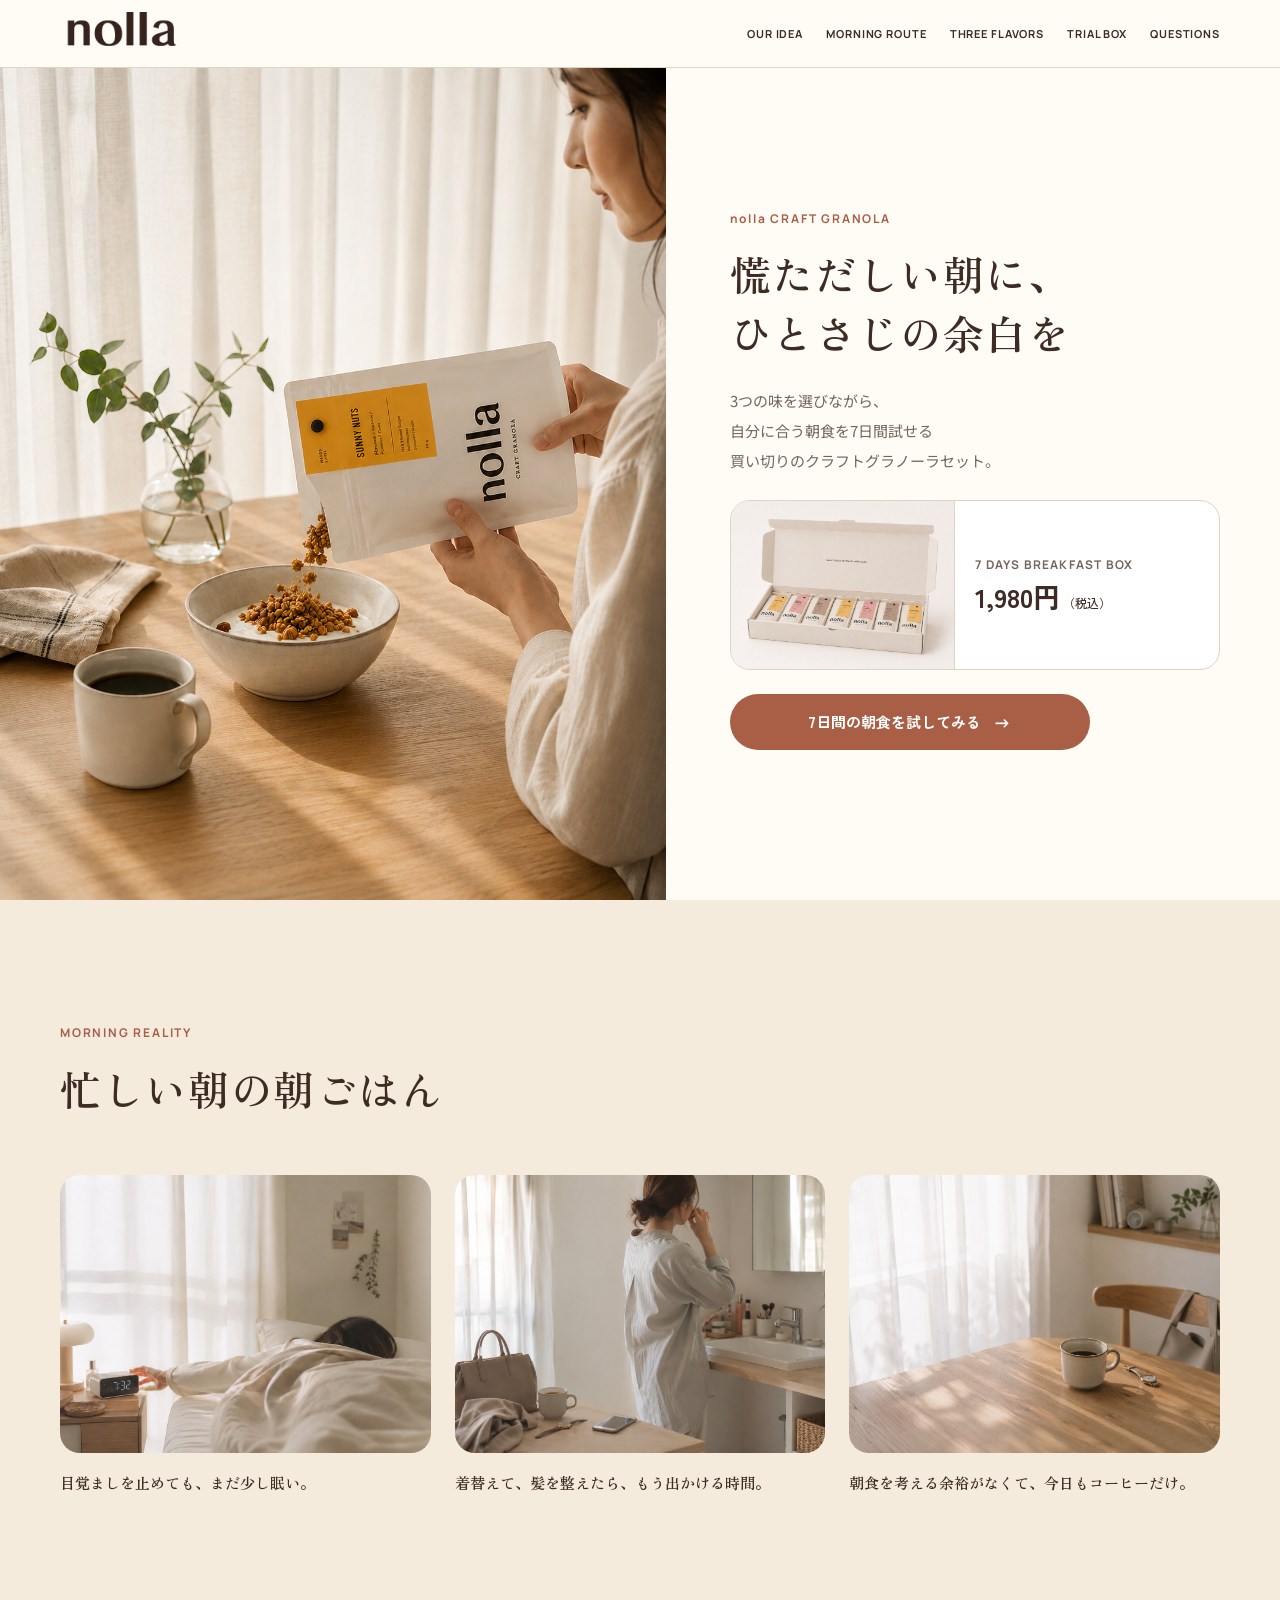
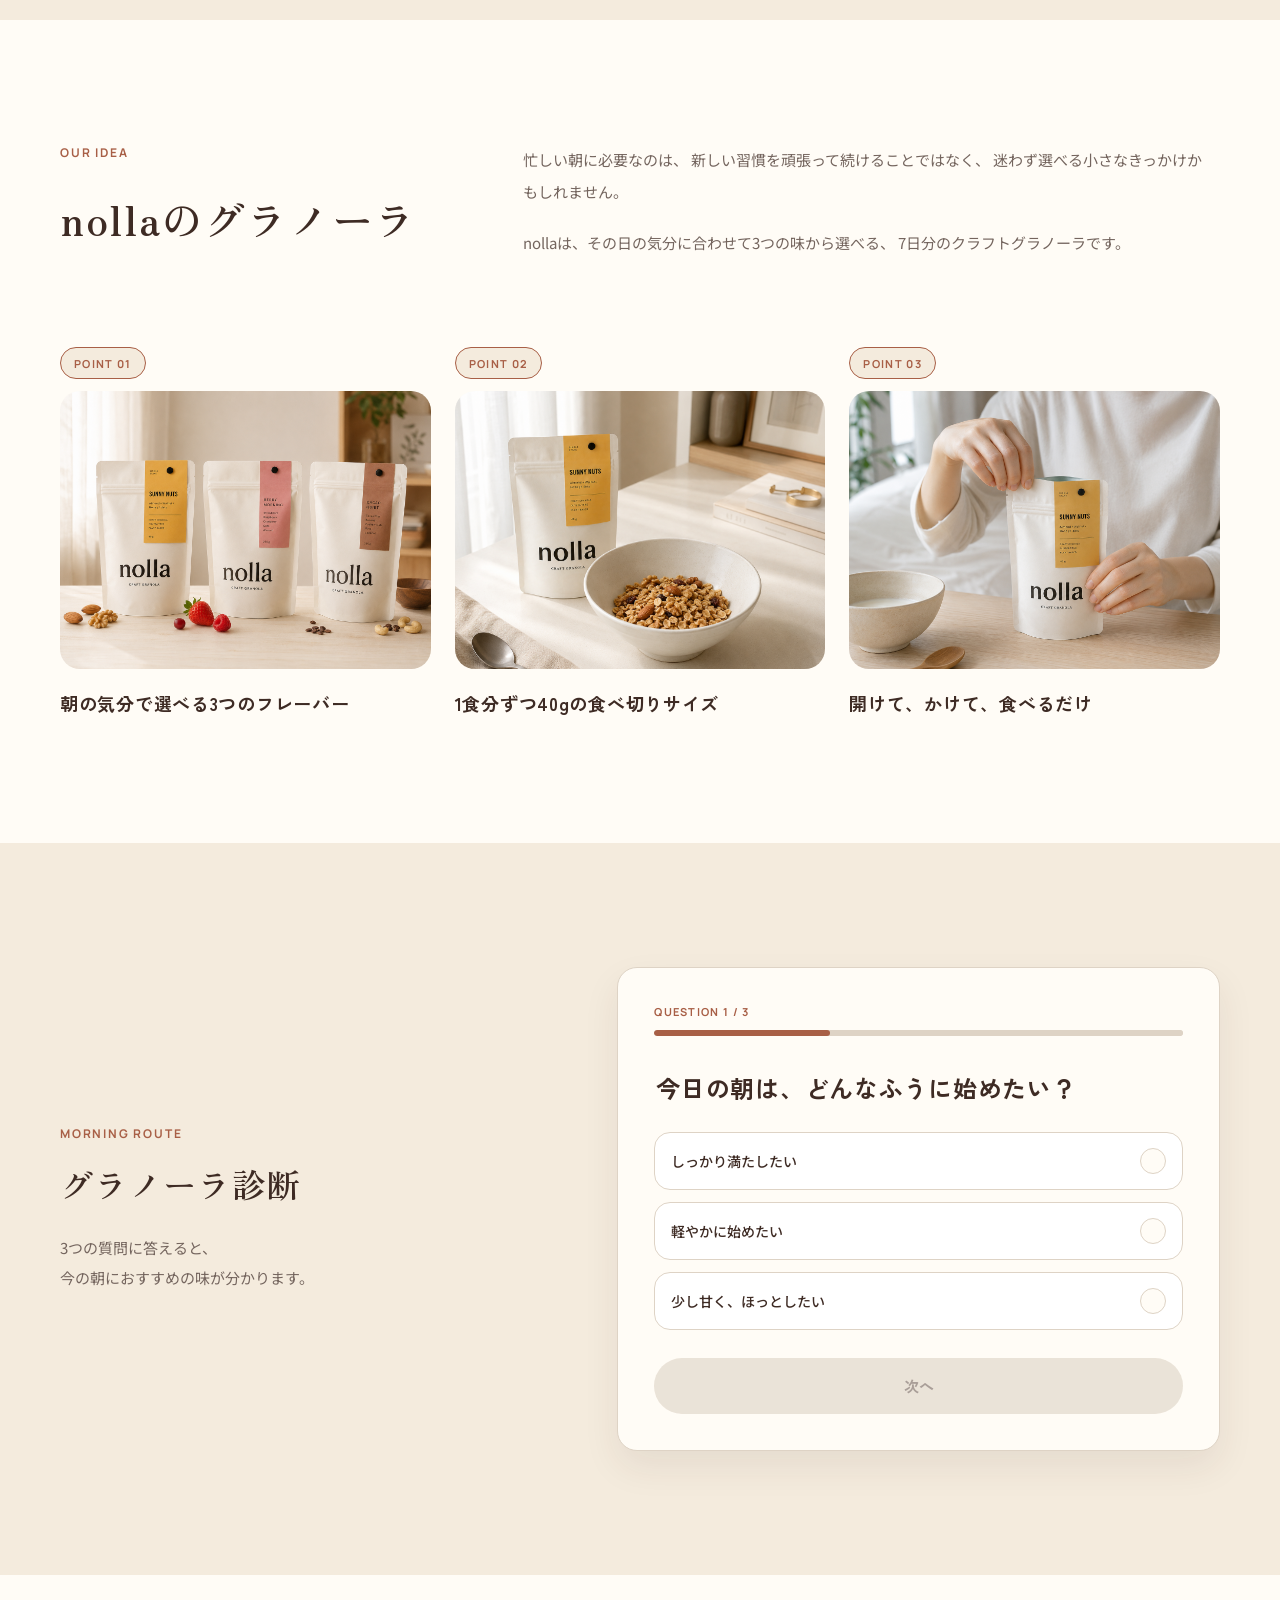
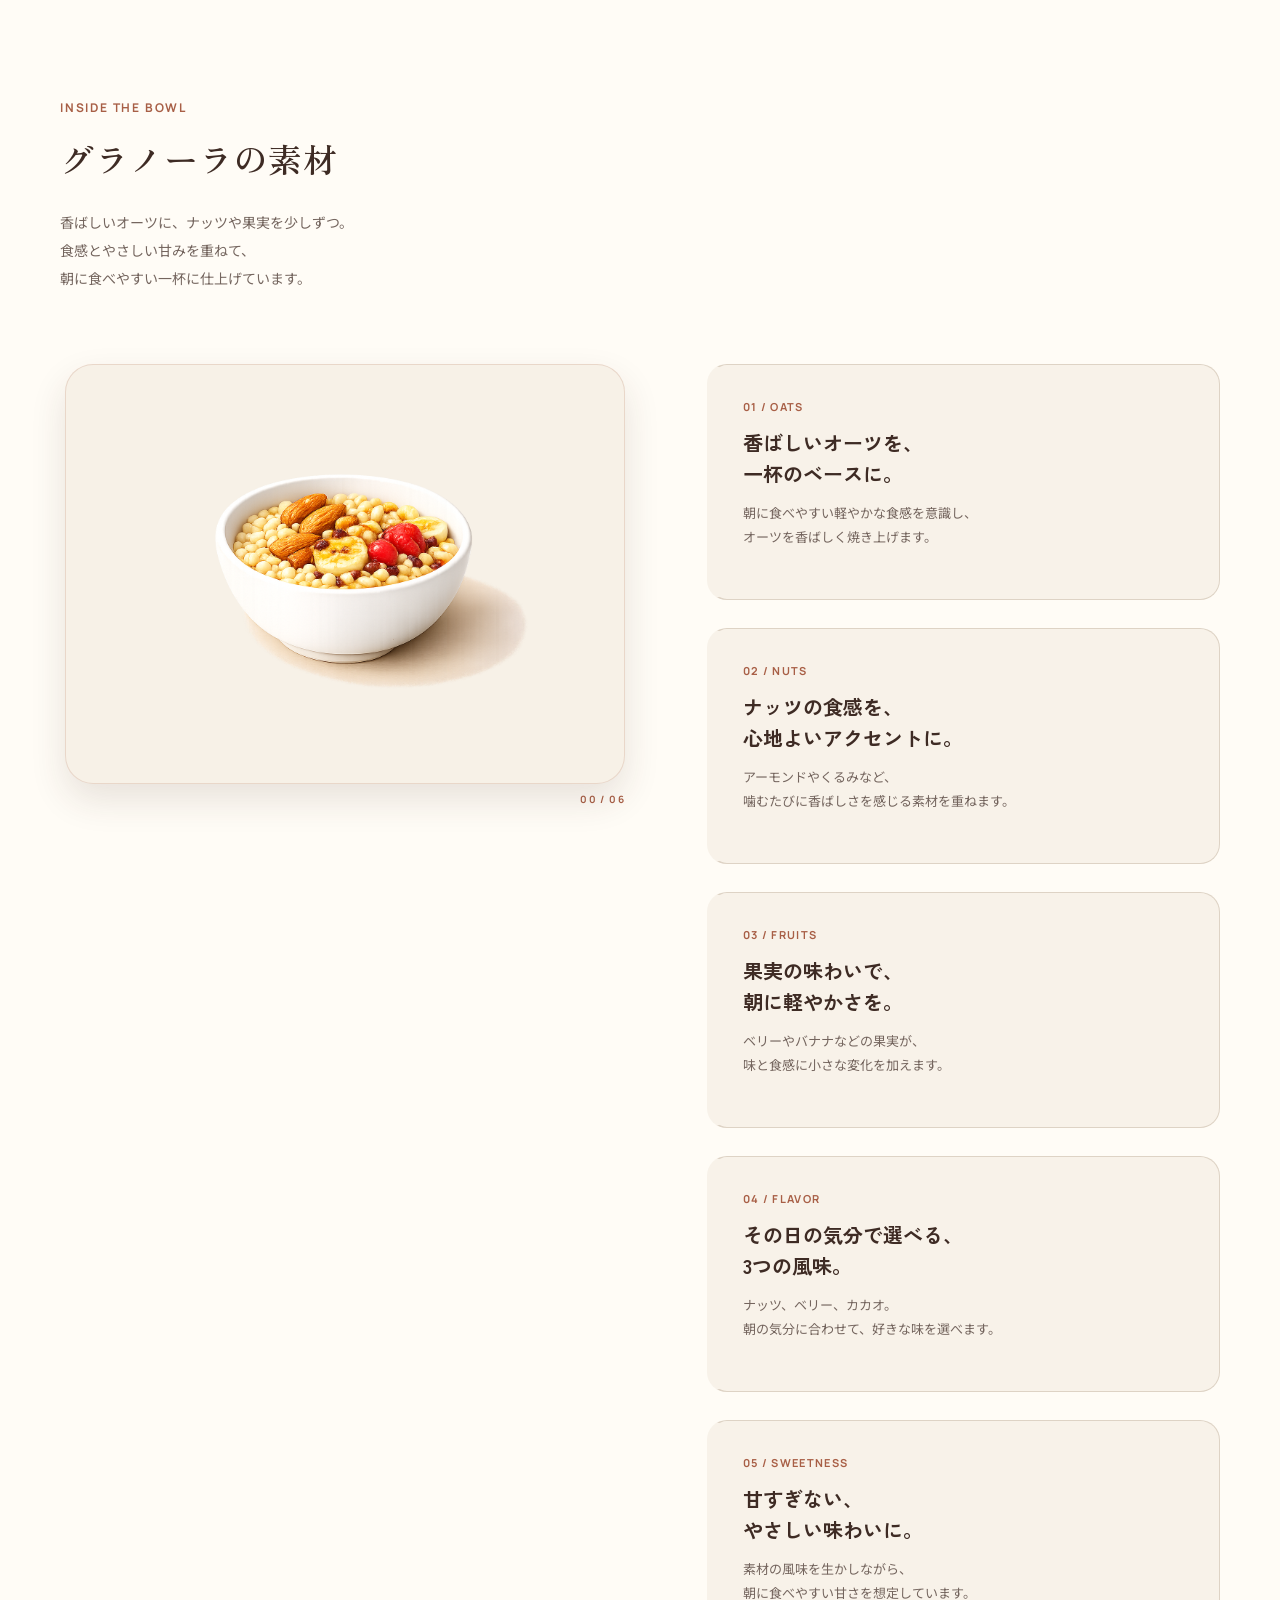
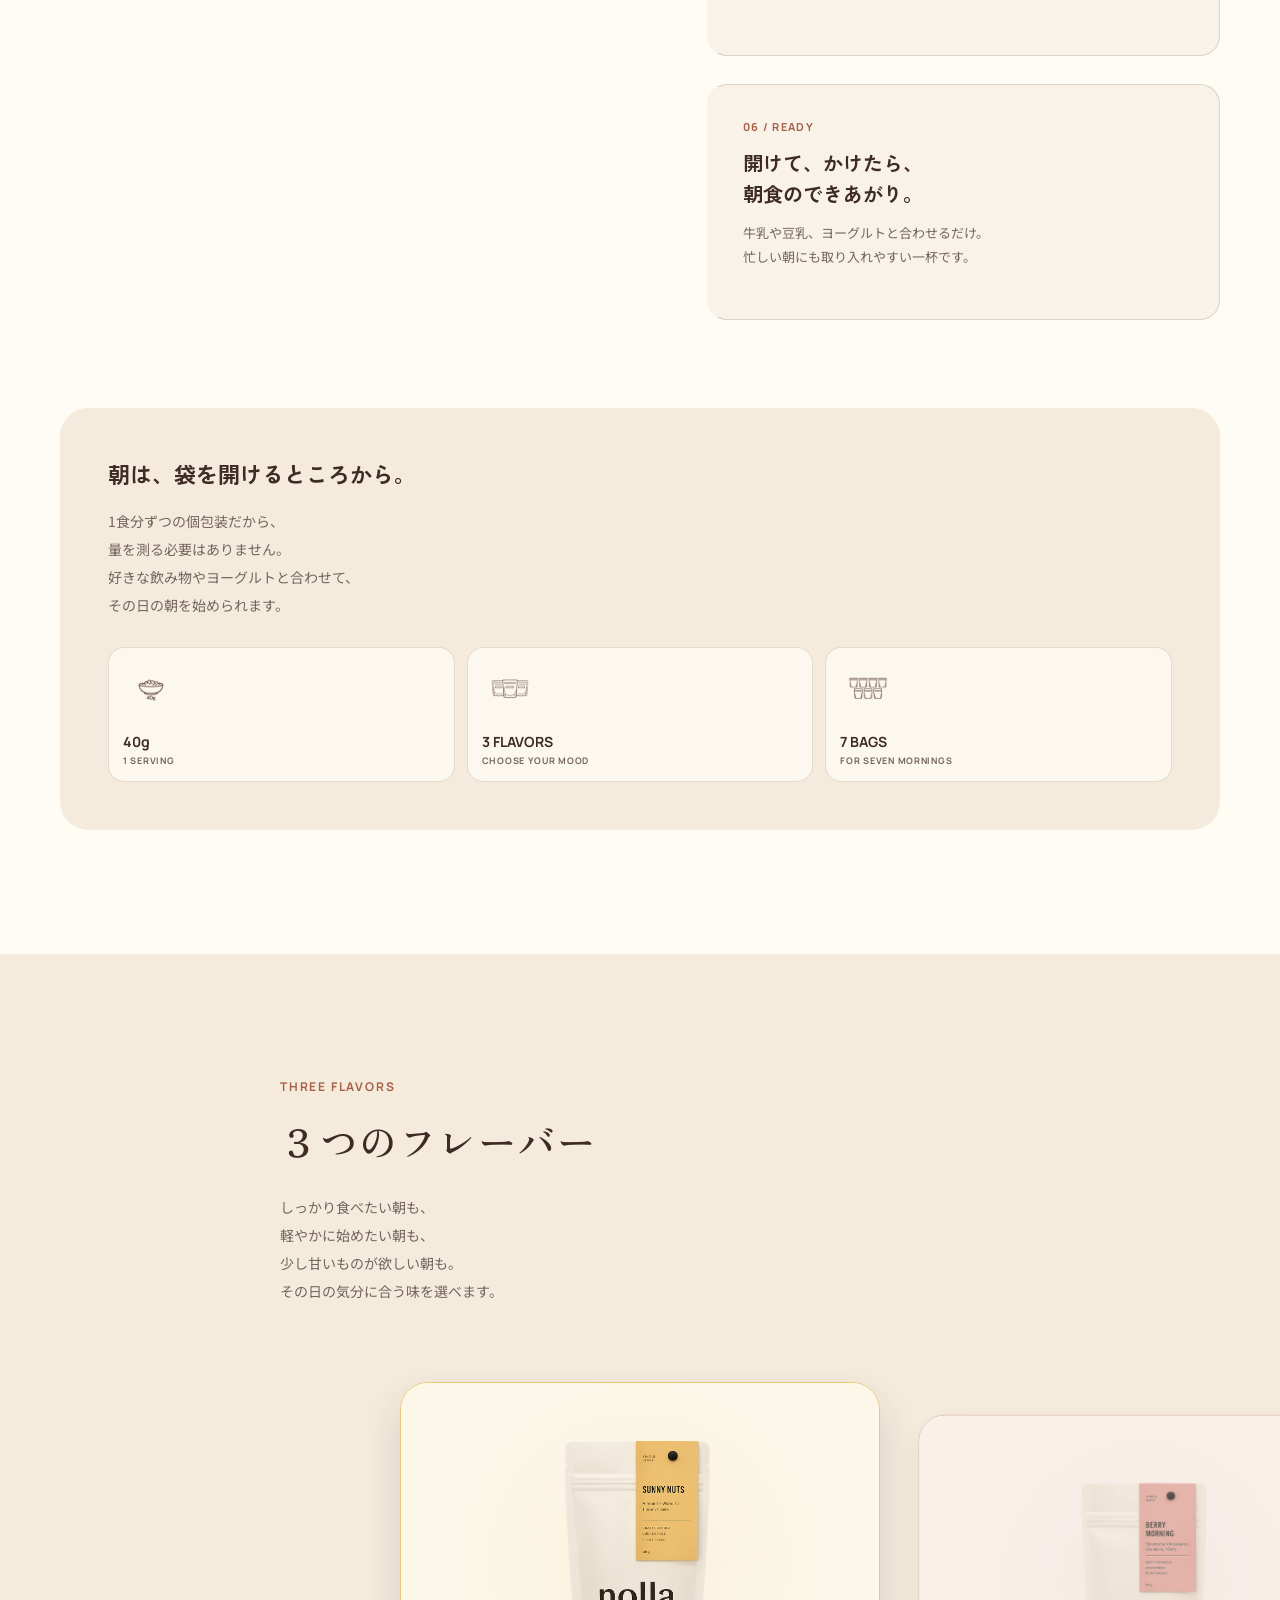
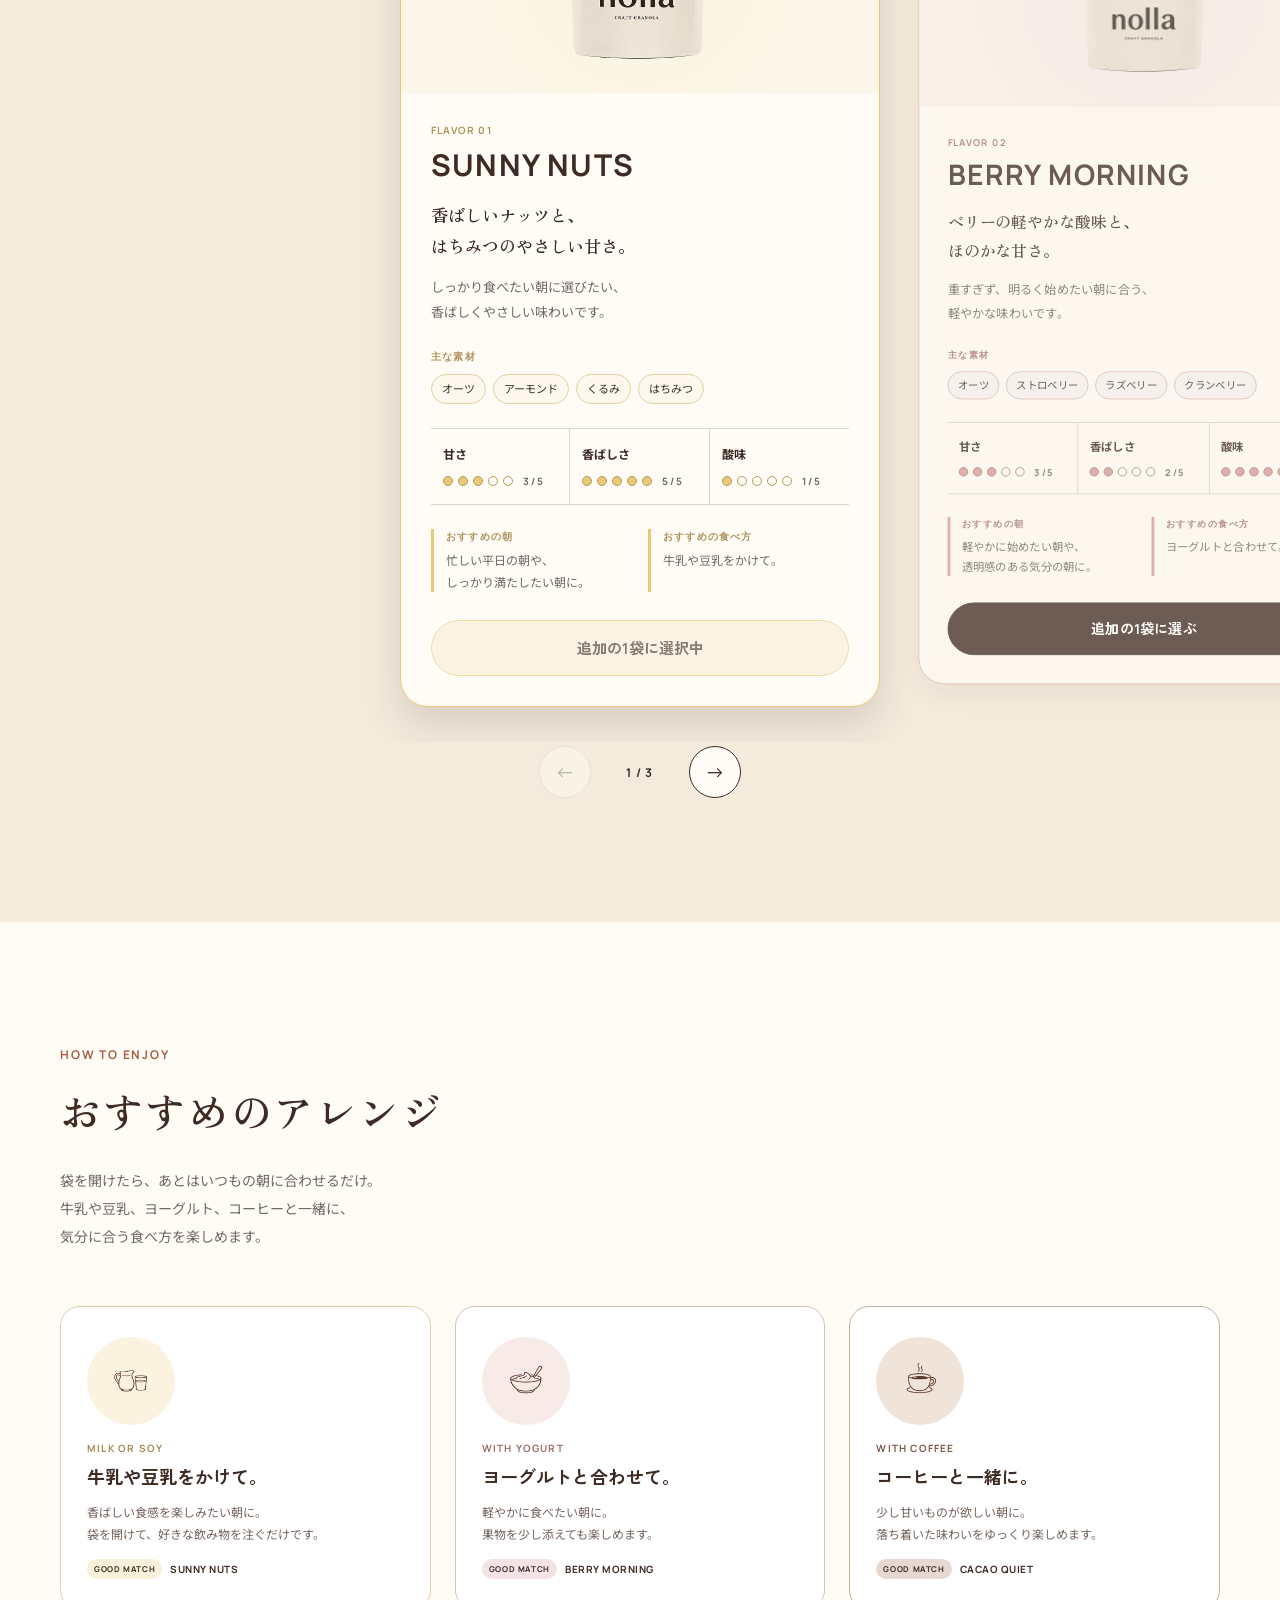
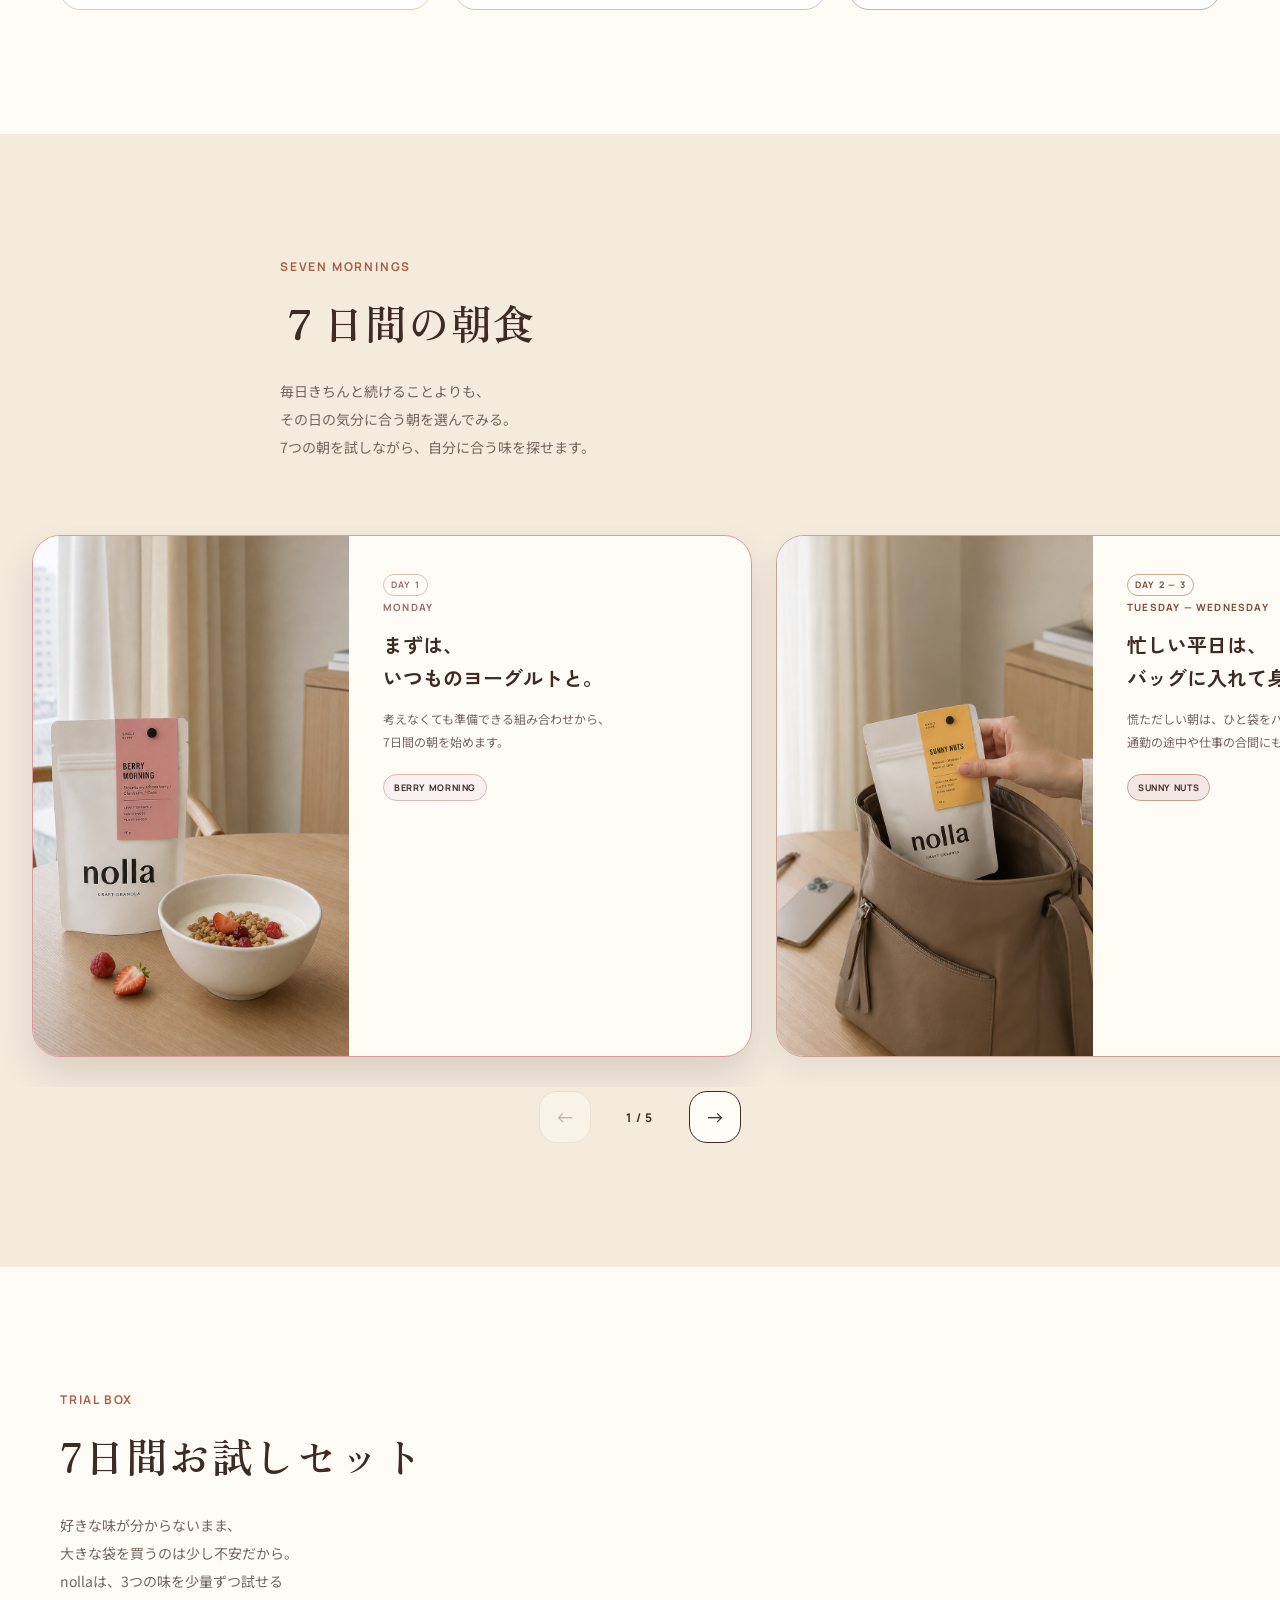
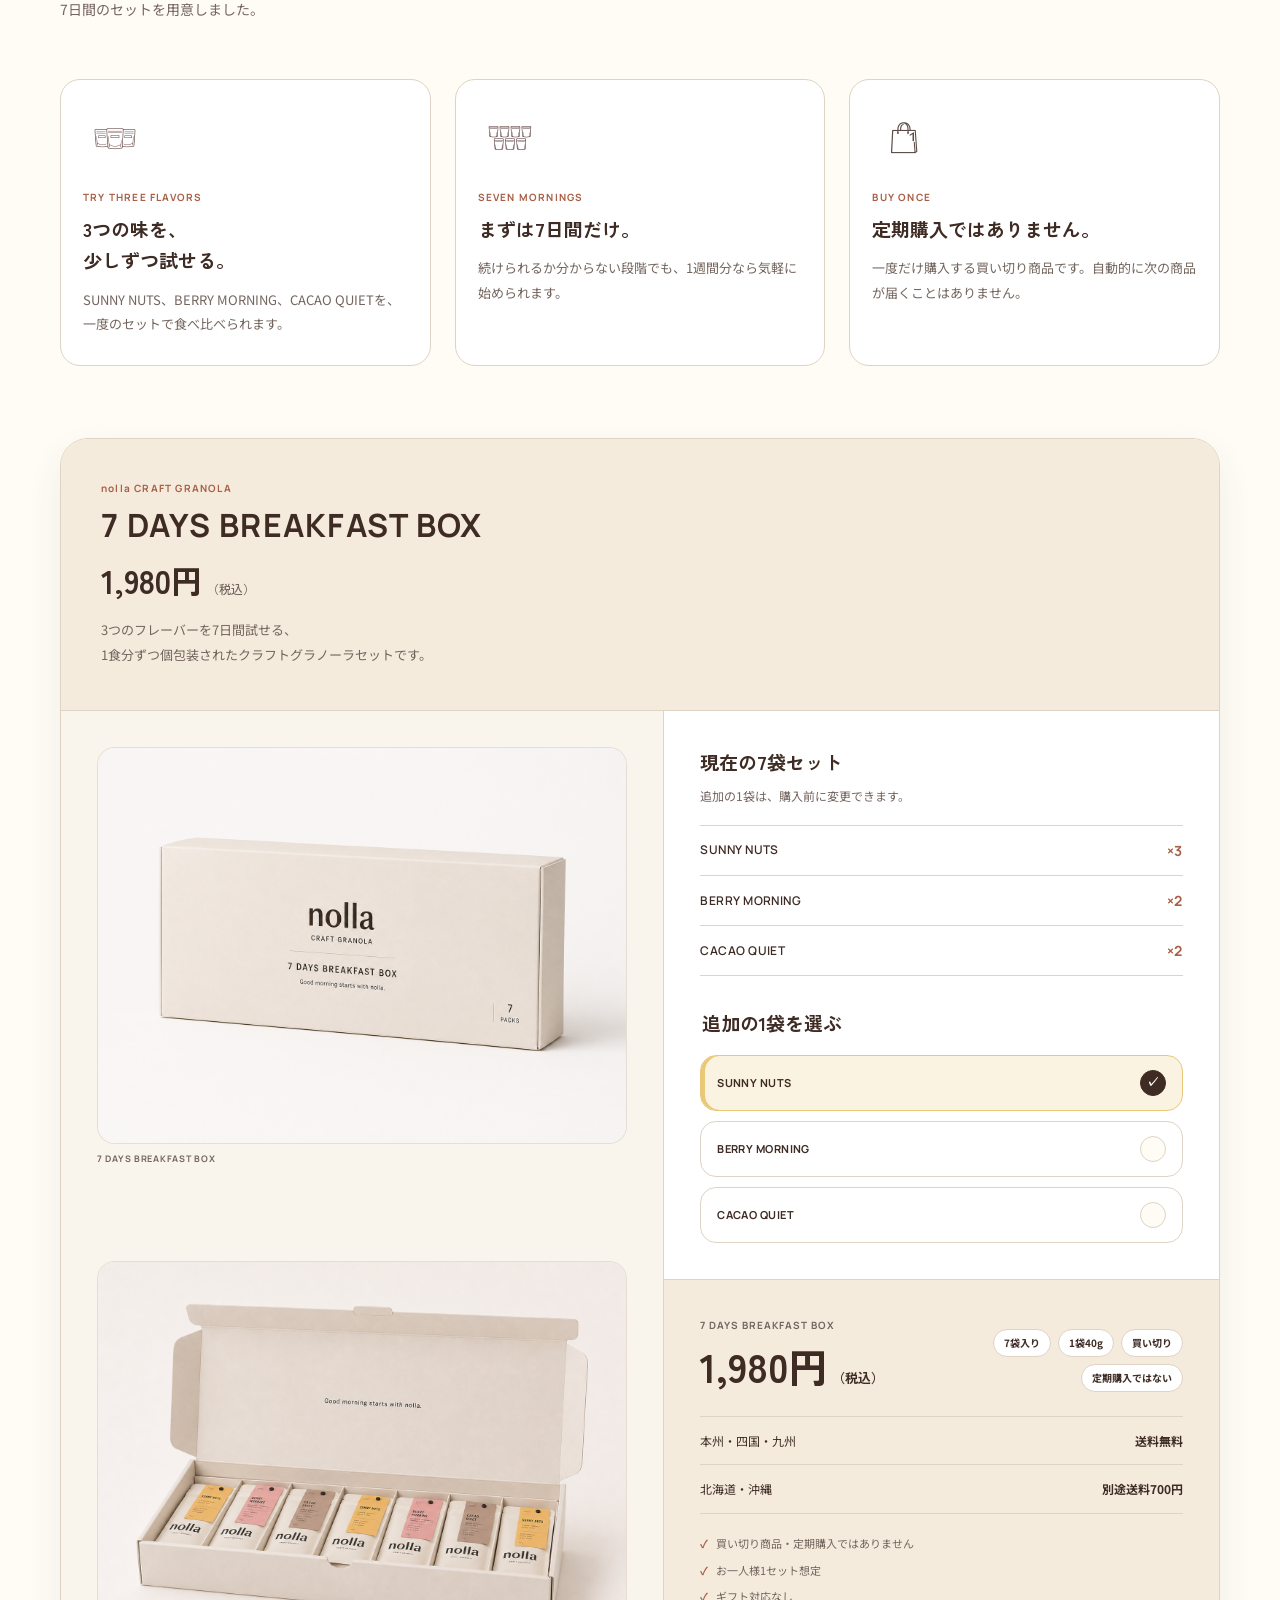
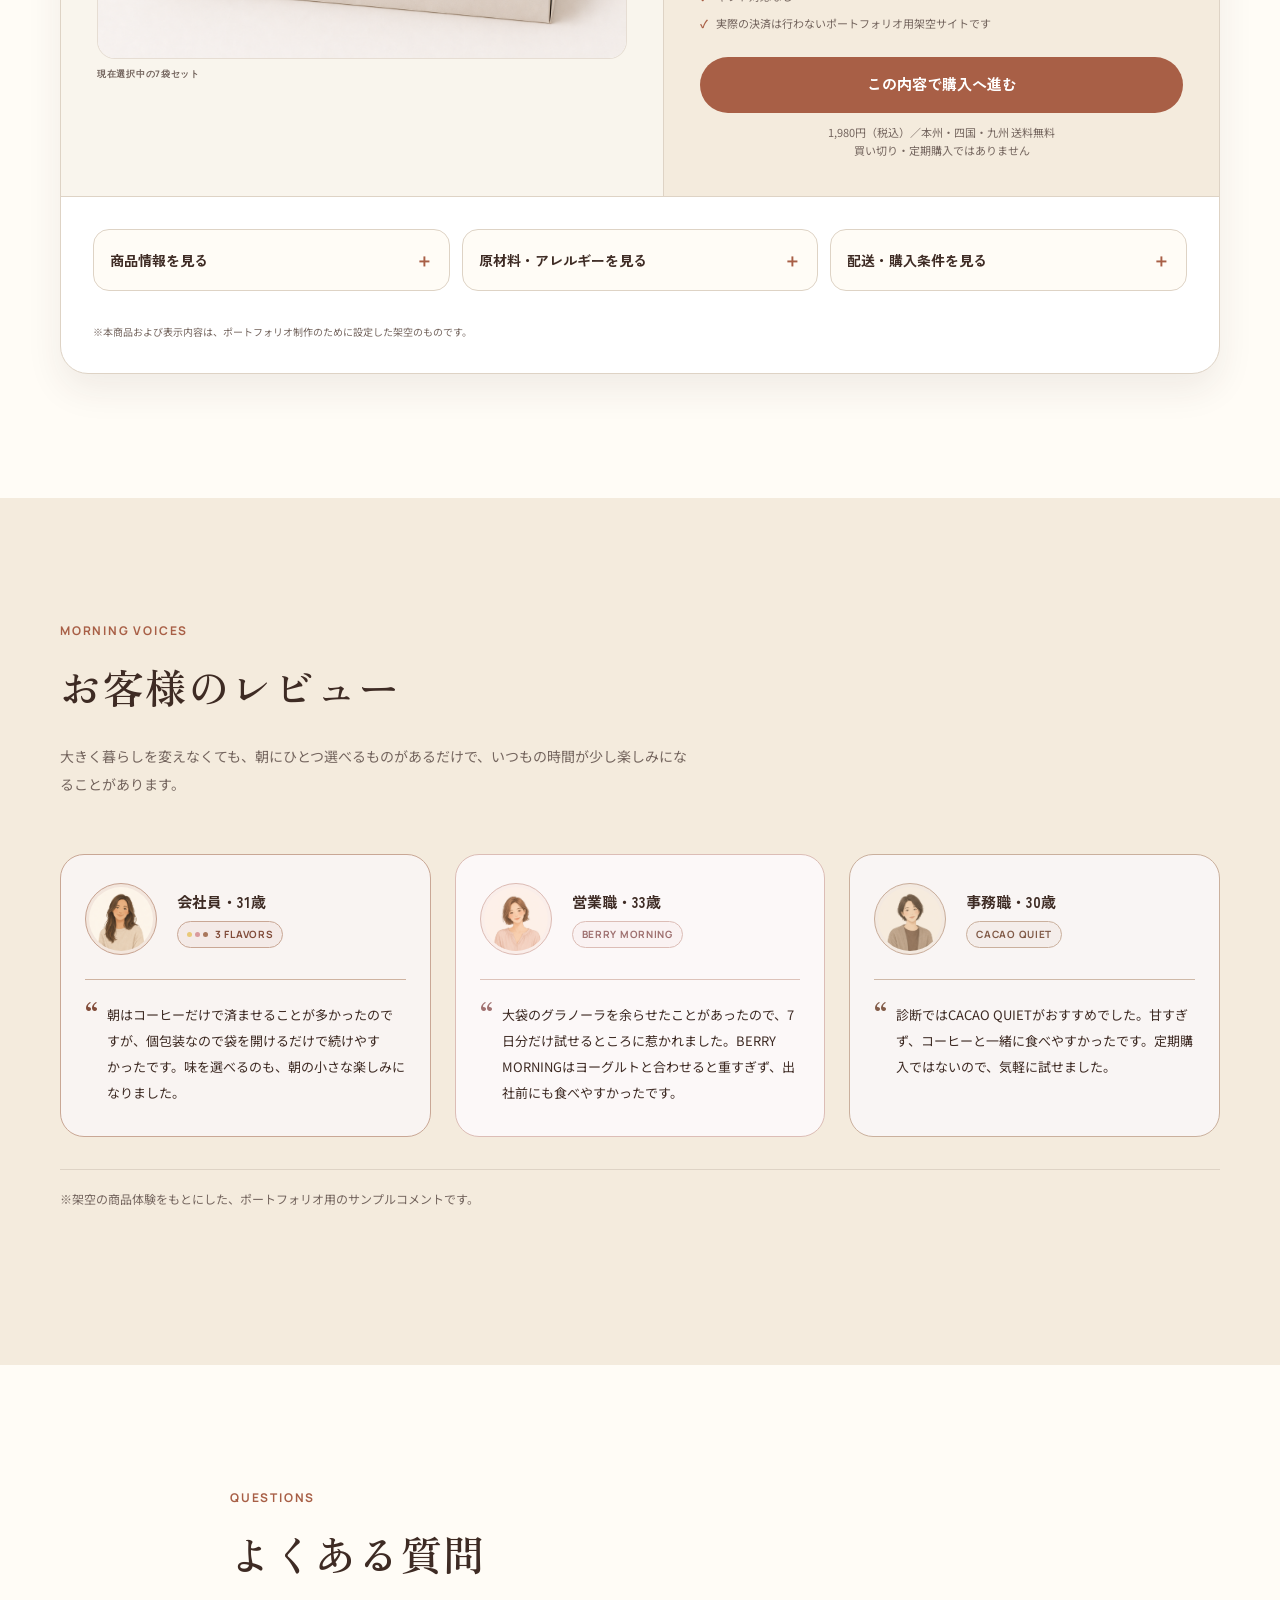
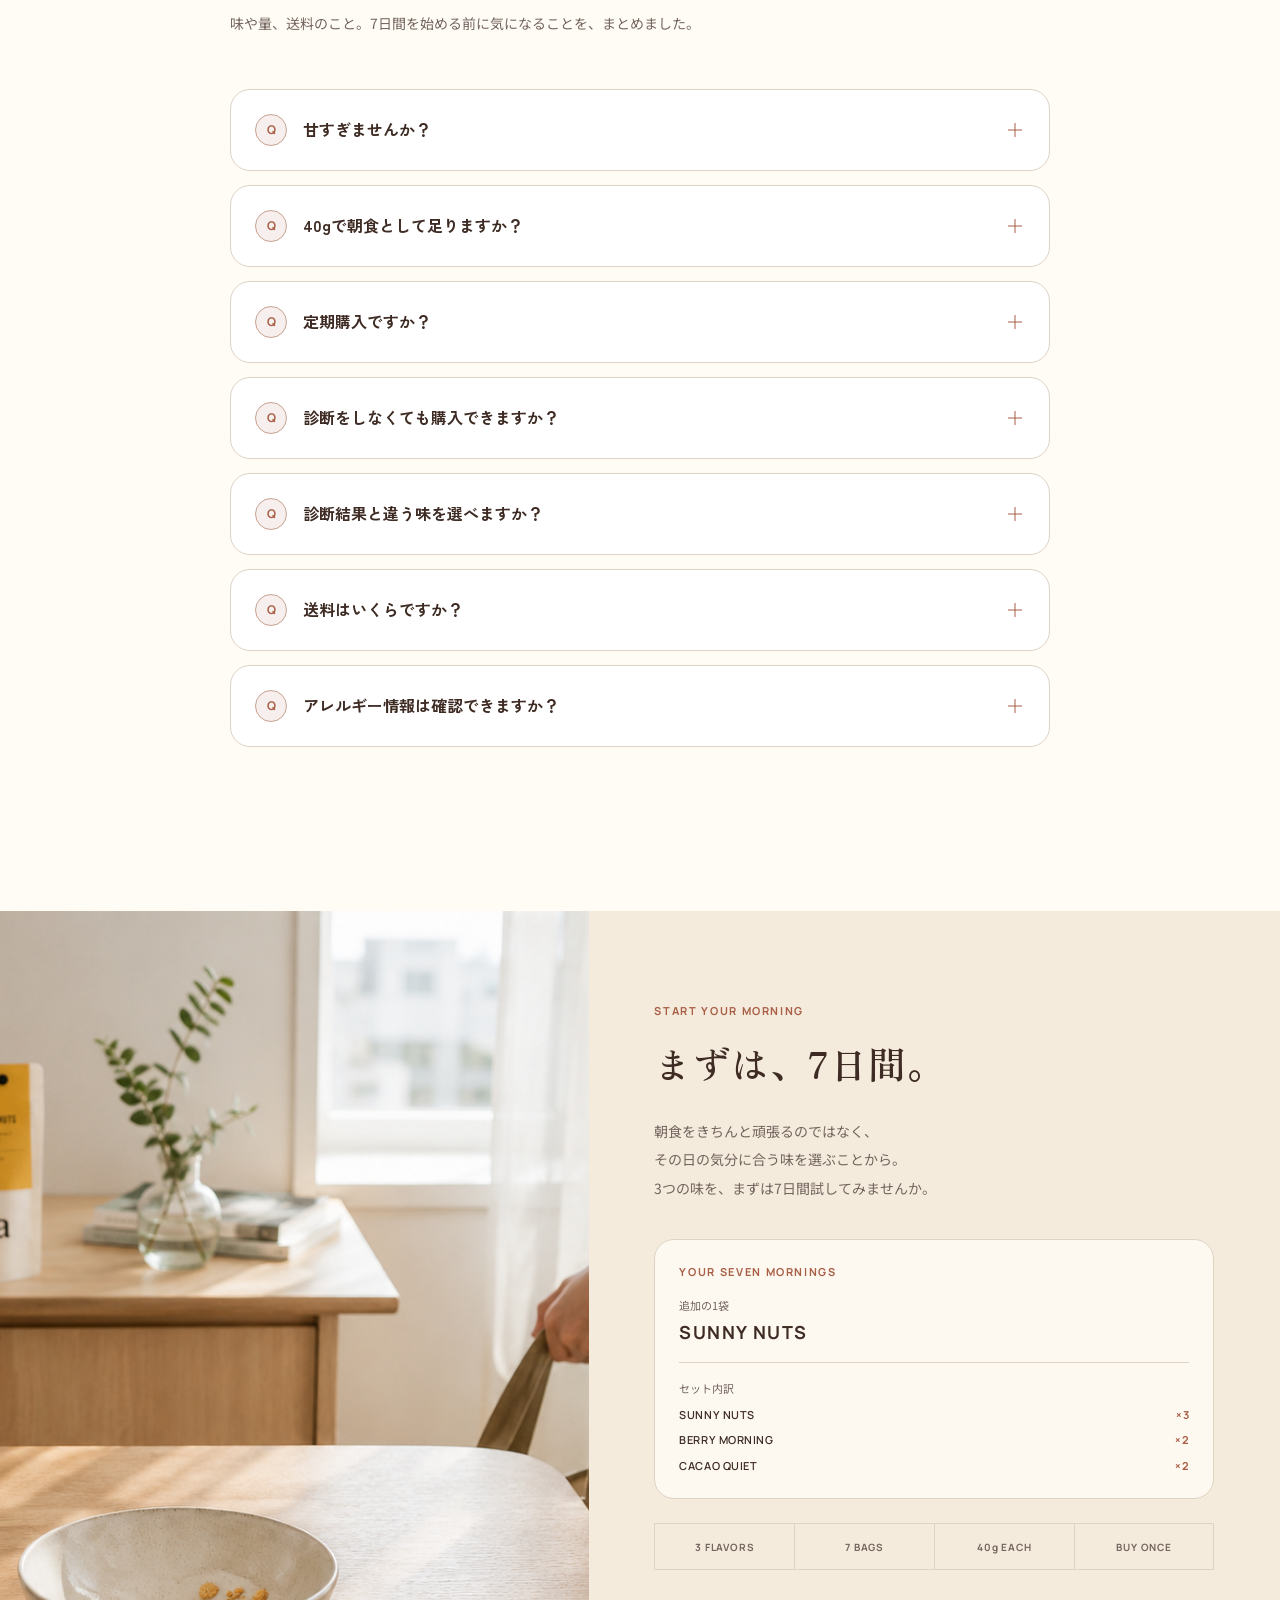
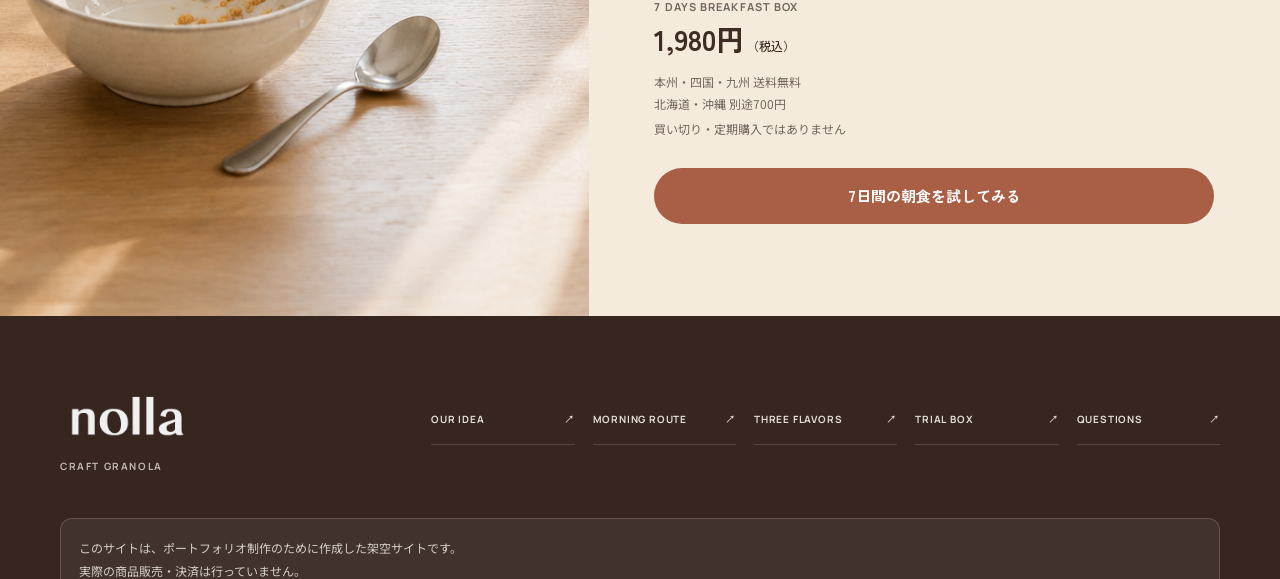
==== commit 640adf4f: "Simplify landing page headings" ====
--- a/docs/index.html
+++ b/docs/index.html
@@ -115,8 +115,8 @@
         <div class="container hero__content">
           <p class="hero__brand">nolla CRAFT GRANOLA</p>
           <h1 class="hero__title" id="hero-title">
-            慌ただしい朝にも、<br>
-            ひとさじの余白を。
+            慌ただしい朝に、<br>
+            ひとさじの余白を
           </h1>
           <p class="hero__description">
             3つの味を選びながら、<br>
@@ -153,8 +153,7 @@
         <div class="container">
           <p class="section-label">MORNING REALITY</p>
           <h2 class="section-title" id="morning-reality-title">
-            朝食のことまで、<br>
-            頑張れない朝がある。
+            忙しい朝の朝ごはん
           </h2>
 
           <div class="reality-list">
@@ -204,8 +203,7 @@
           <div class="our-idea__message">
             <p class="section-label">OUR IDEA</p>
             <h2 class="section-title" id="our-idea-title">
-              朝食を、<br>
-              頑張ることにしない。
+              nollaのグラノーラ
             </h2>
             <div class="our-idea__copy">
               <p>
@@ -272,8 +270,7 @@
           <div class="morning-route__heading">
             <p class="section-label">MORNING ROUTE</p>
             <h2 class="section-title" id="morning-route-title">
-              あなたの朝に合う味を、<br>
-              見つけてみませんか。
+              グラノーラ診断
             </h2>
             <p class="morning-route__intro">
               3つの質問に答えると、<br>
@@ -492,8 +489,7 @@
         <div class="container">
           <p class="section-label">YOUR FLAVOR</p>
           <h2 class="section-title" id="your-flavor-title" tabindex="-1">
-            おすすめの味から、<br>
-            朝を始めよう。
+            あなたに合うフレーバー
           </h2>
 
           <div class="result-card">
@@ -674,8 +670,7 @@
           <header class="bowl-story__heading">
             <p class="section-label">INSIDE THE BOWL</p>
             <h2 class="section-title" id="inside-the-bowl-title">
-              一杯のおいしさは、<br>
-              素材を重ねてできている。
+              グラノーラの素材
             </h2>
             <p class="bowl-story__intro">
               香ばしいオーツに、ナッツや果実を少しずつ。<br>
@@ -875,8 +870,7 @@
           <header class="container flavor-carousel__heading">
             <p class="section-label">THREE FLAVORS</p>
             <h2 class="section-title" id="three-flavors-title">
-              今日の朝で選ぶ、<br>
-              3つの味。
+              ３つのフレーバー
             </h2>
             <p class="flavor-carousel__intro">
               しっかり食べたい朝も、<br>
@@ -1224,8 +1218,7 @@
           <header class="how-to-enjoy__heading">
             <p class="section-label">HOW TO ENJOY</p>
             <h2 class="section-title" id="how-to-eat-title">
-              その日の朝に合わせて、<br>
-              好きな食べ方で。
+              おすすめのアレンジ
             </h2>
             <p class="how-to-enjoy__intro">
               袋を開けたら、あとはいつもの朝に合わせるだけ。<br>
@@ -1320,8 +1313,7 @@
           <header class="container seven-mornings__heading">
             <p class="section-label">SEVEN MORNINGS</p>
             <h2 class="section-title" id="seven-mornings-title">
-              7日間で見つける、<br>
-              私の朝の味。
+              ７日間の朝食
             </h2>
             <p class="seven-mornings__intro">
               毎日きちんと続けることよりも、<br>
@@ -1519,8 +1511,7 @@
           <header class="trial-box__heading">
             <p class="section-label">TRIAL BOX</p>
             <h2 class="section-title" id="trial-box-title">
-              大袋の前に、<br>
-              自分に合う味を。
+              7日間お試しセット
             </h2>
             <p class="trial-box__intro">
               好きな味が分からないまま、<br>
@@ -1888,7 +1879,7 @@
           <header class="morning-voices__heading">
             <p class="section-label">MORNING VOICES</p>
             <h2 class="section-title" id="morning-voices-title">
-              朝を少し変えた人の声。
+              お客様のレビュー
             </h2>
             <p class="morning-voices__lead">
               大きく暮らしを変えなくても、朝にひとつ選べるものがあるだけで、いつもの時間が少し楽しみになることがあります。
@@ -1979,8 +1970,7 @@
           <header class="questions__heading">
             <p class="section-label">QUESTIONS</p>
             <h2 class="section-title" id="questions-title">
-              はじめる前に、<br>
-              気になること。
+              よくある質問
             </h2>
             <p class="questions__lead">
               味や量、送料のこと。7日間を始める前に気になることを、まとめました。
@@ -2095,8 +2085,7 @@
         <div class="container final-cta__content">
           <p class="final-cta__label">START YOUR MORNING</p>
           <h2 class="final-cta__title" id="final-cta-title">
-            明日の朝を、<br>
-            少しだけ楽しみに。
+            まずは、7日間。
           </h2>
           <p class="final-cta__text">
             朝食をきちんと頑張るのではなく、<br>
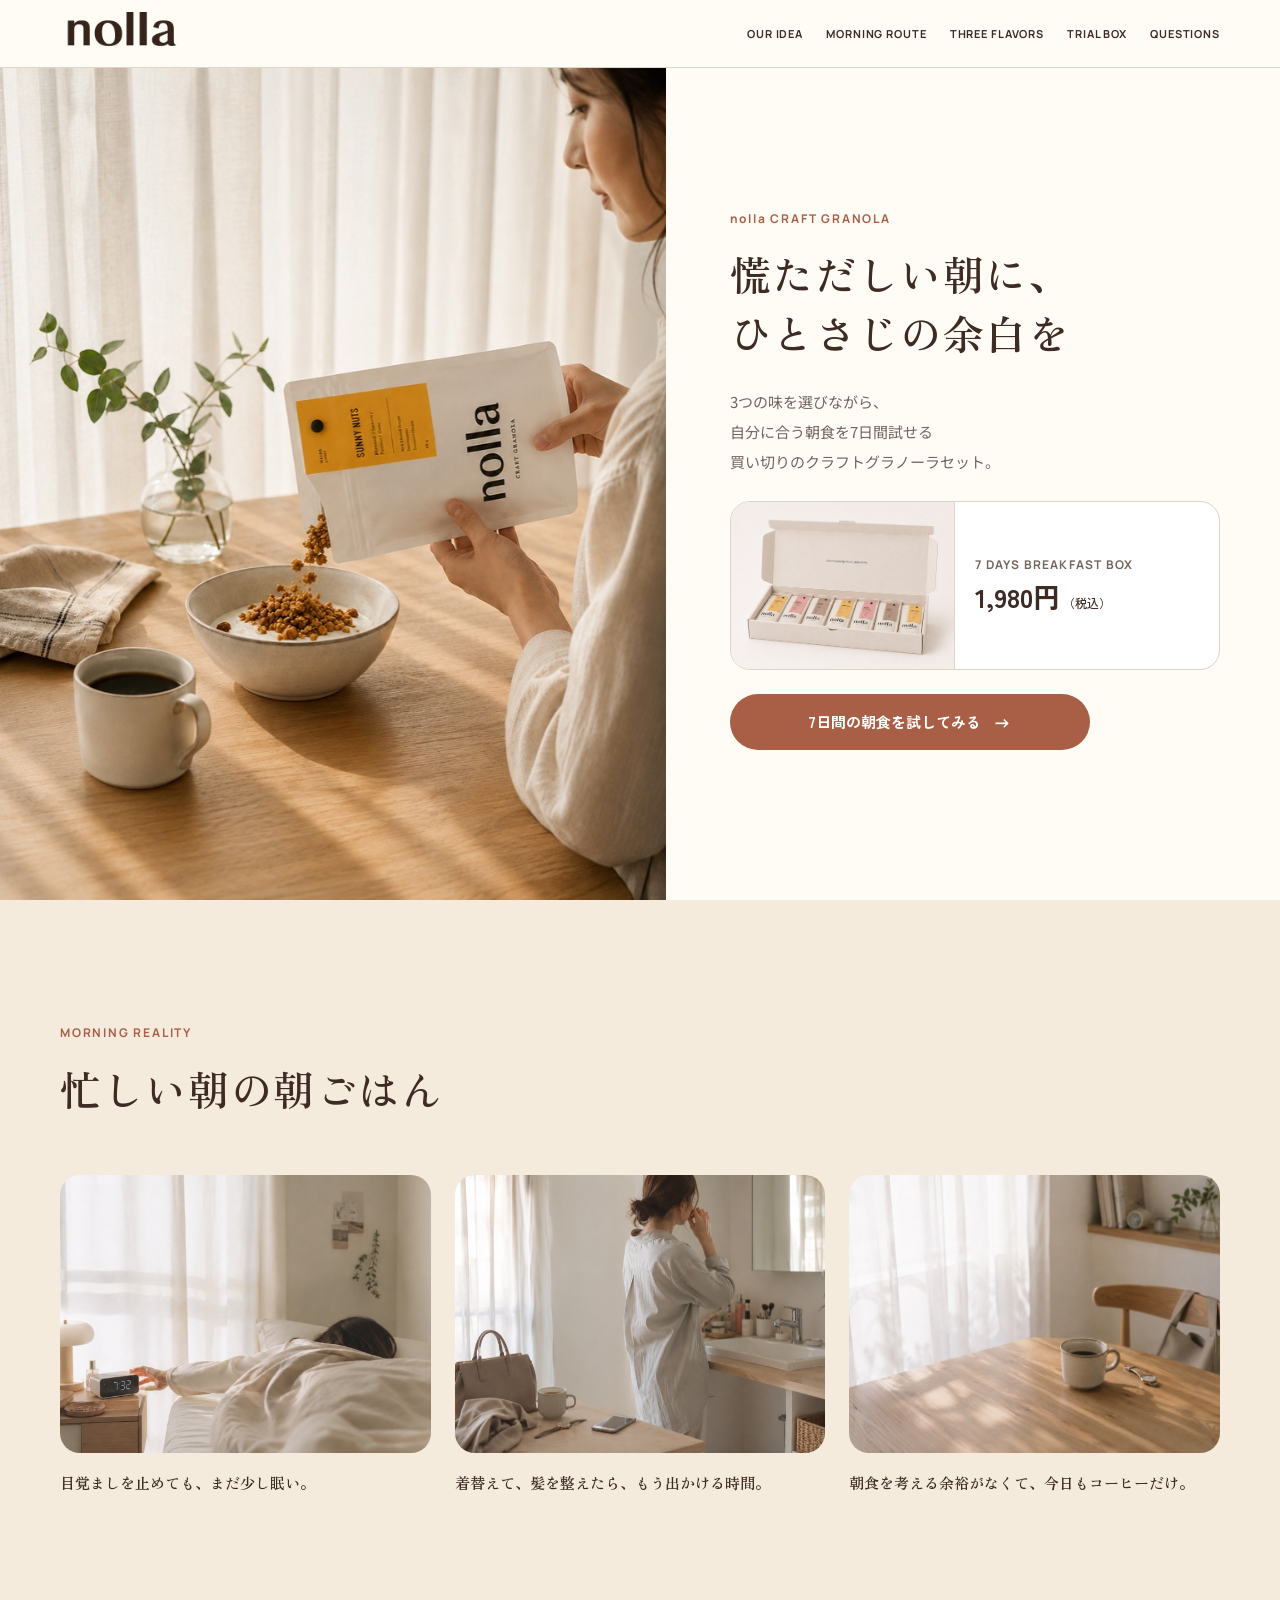
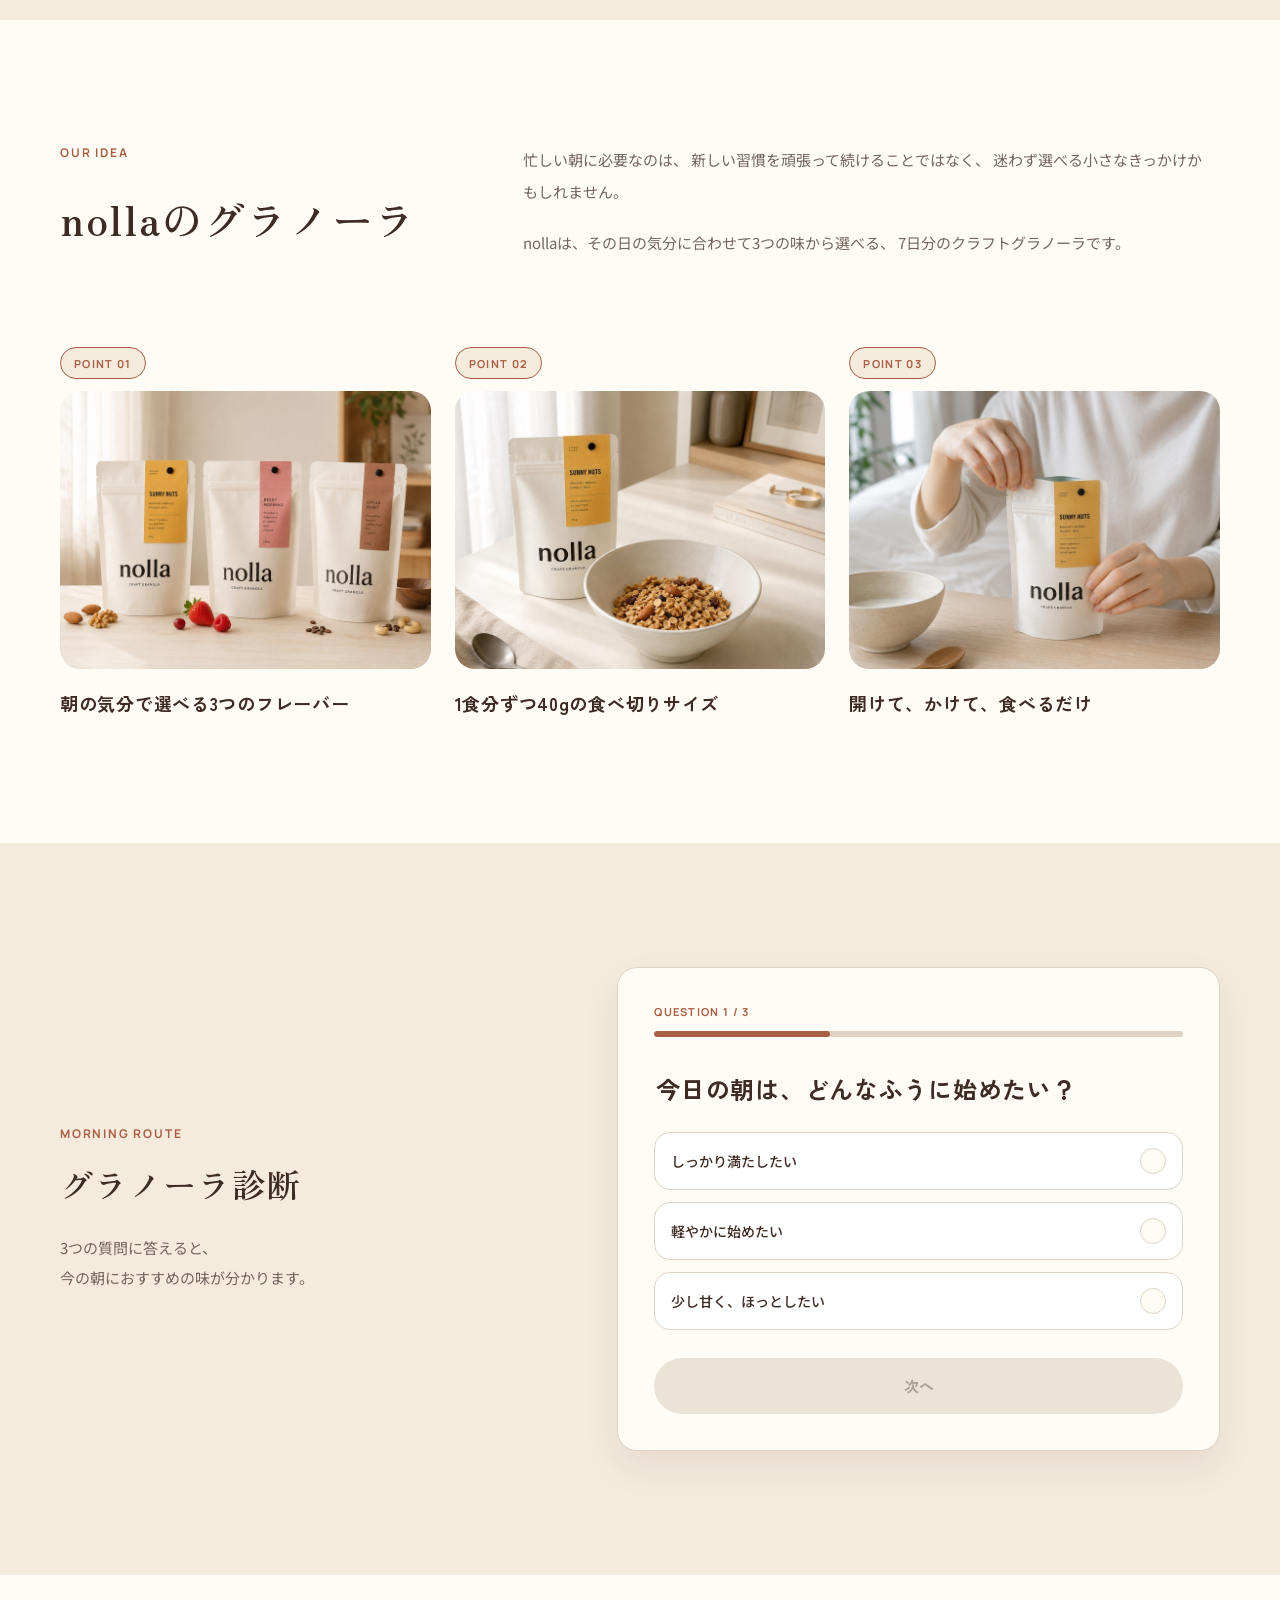
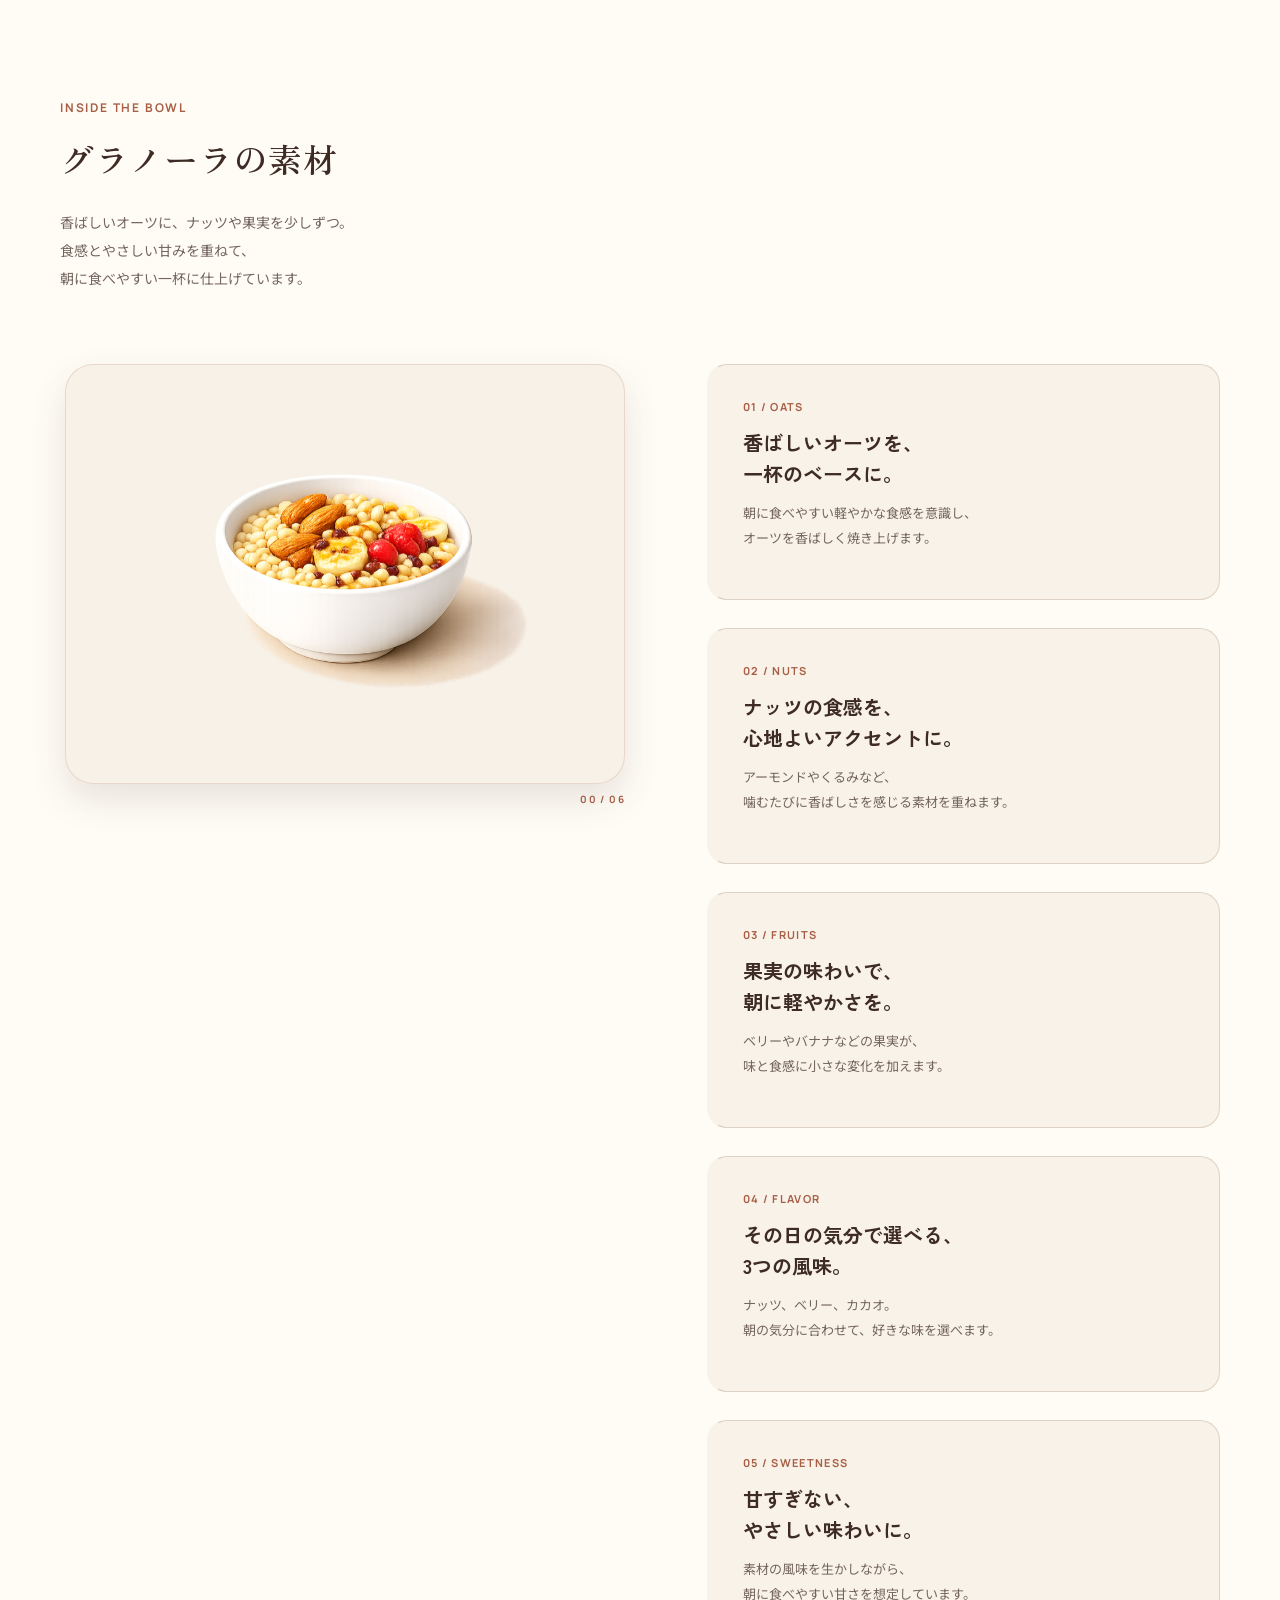
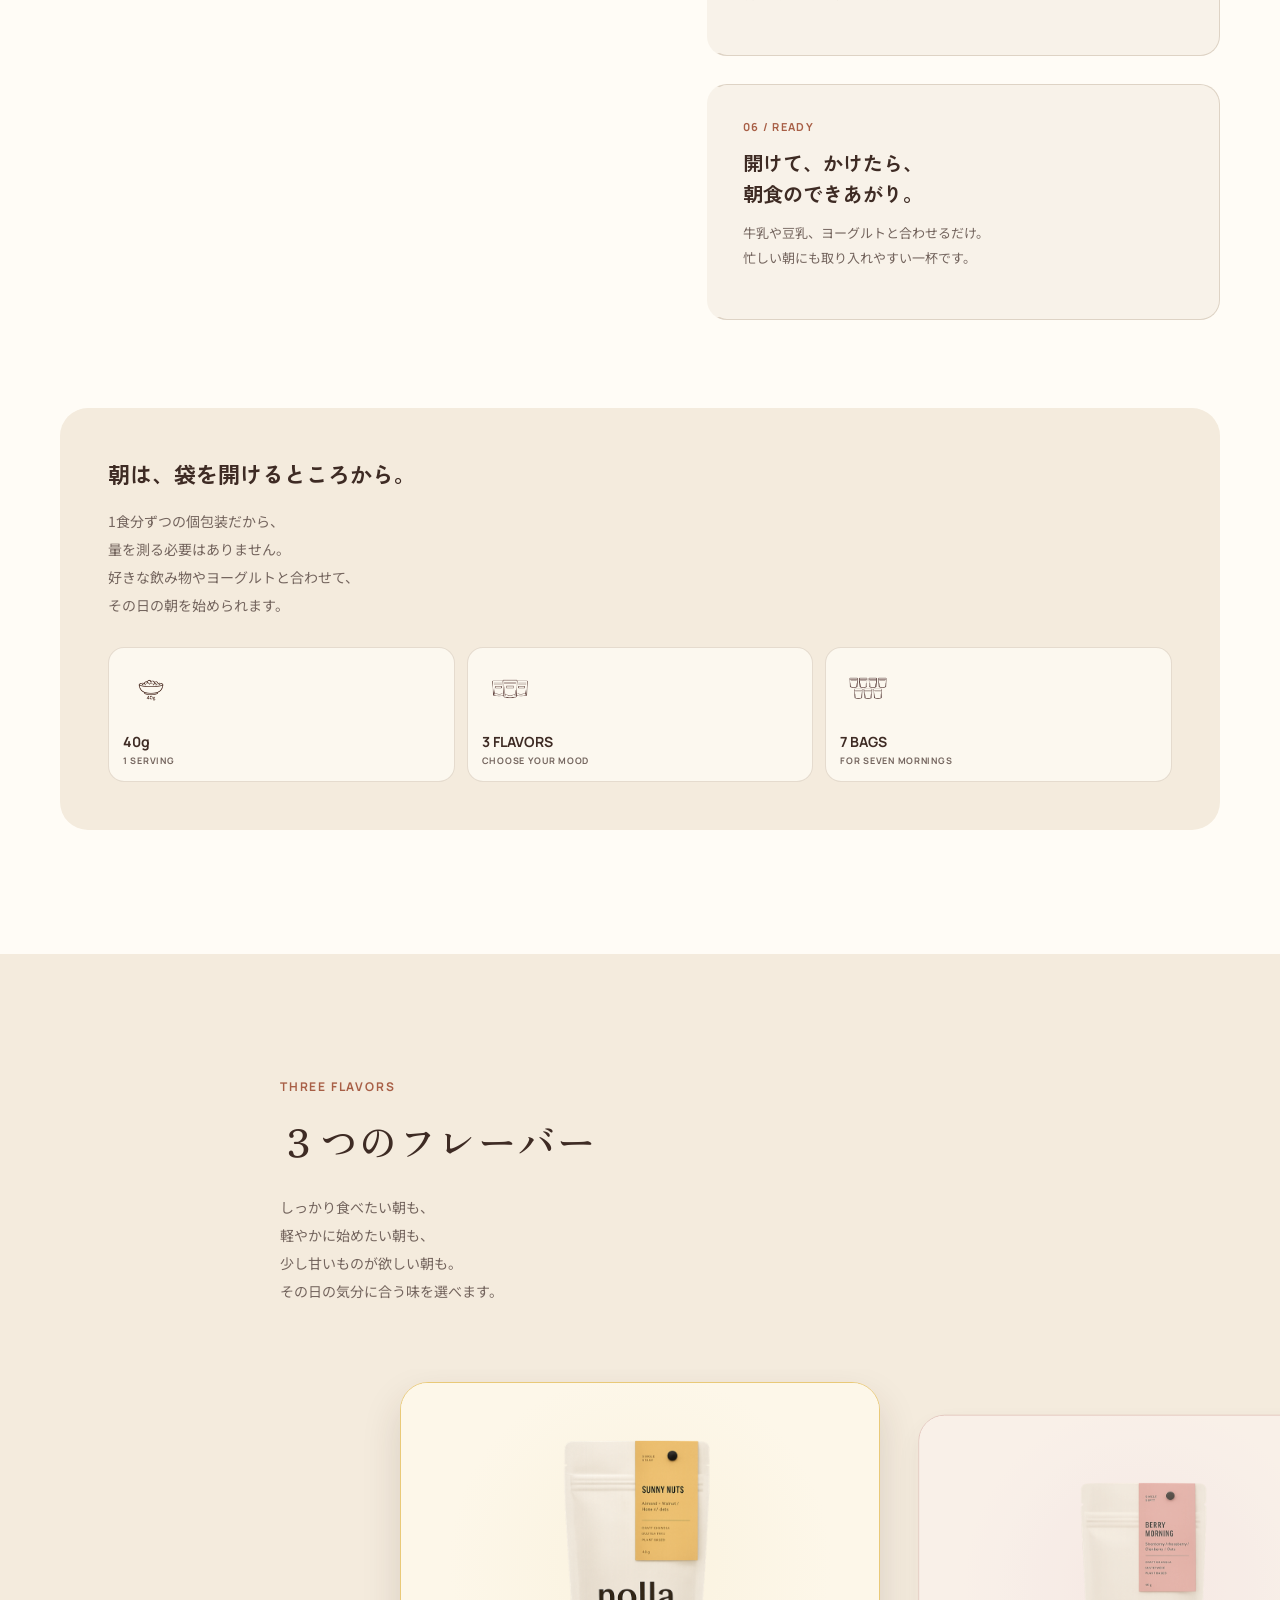
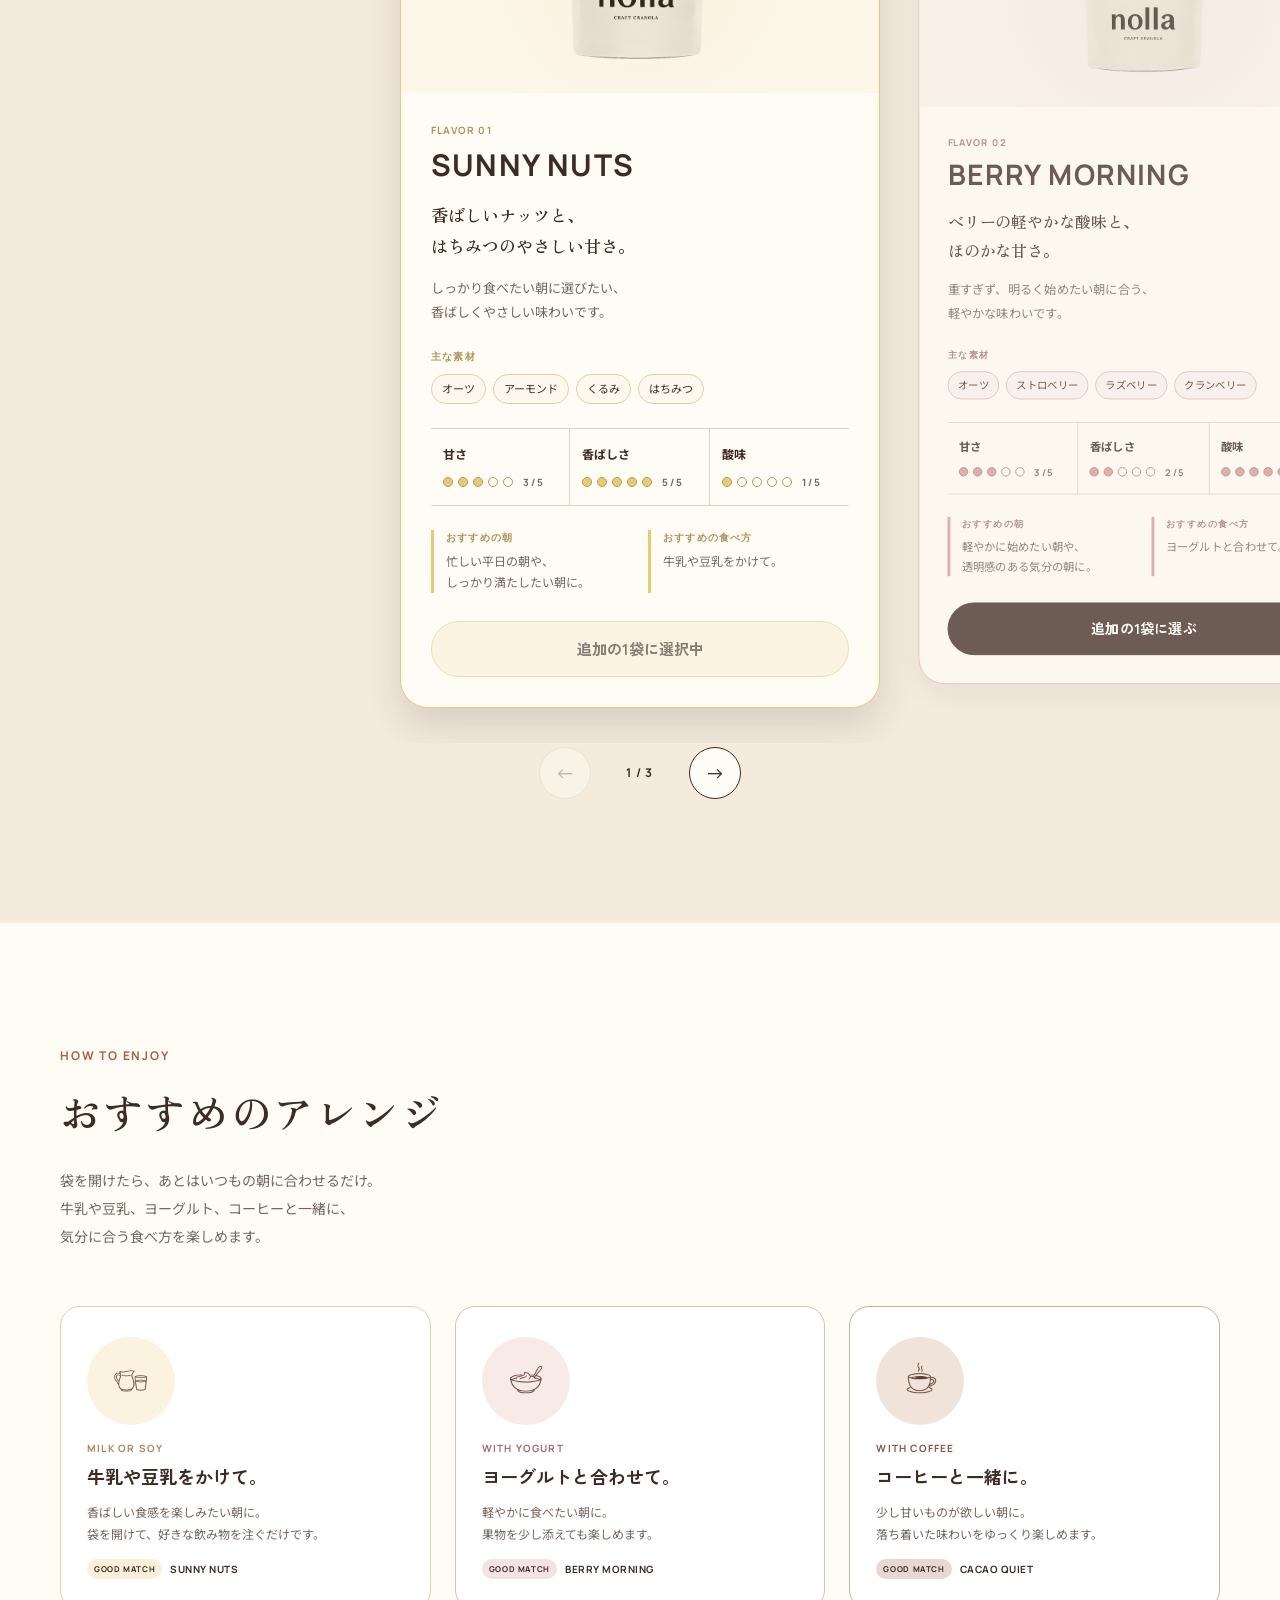
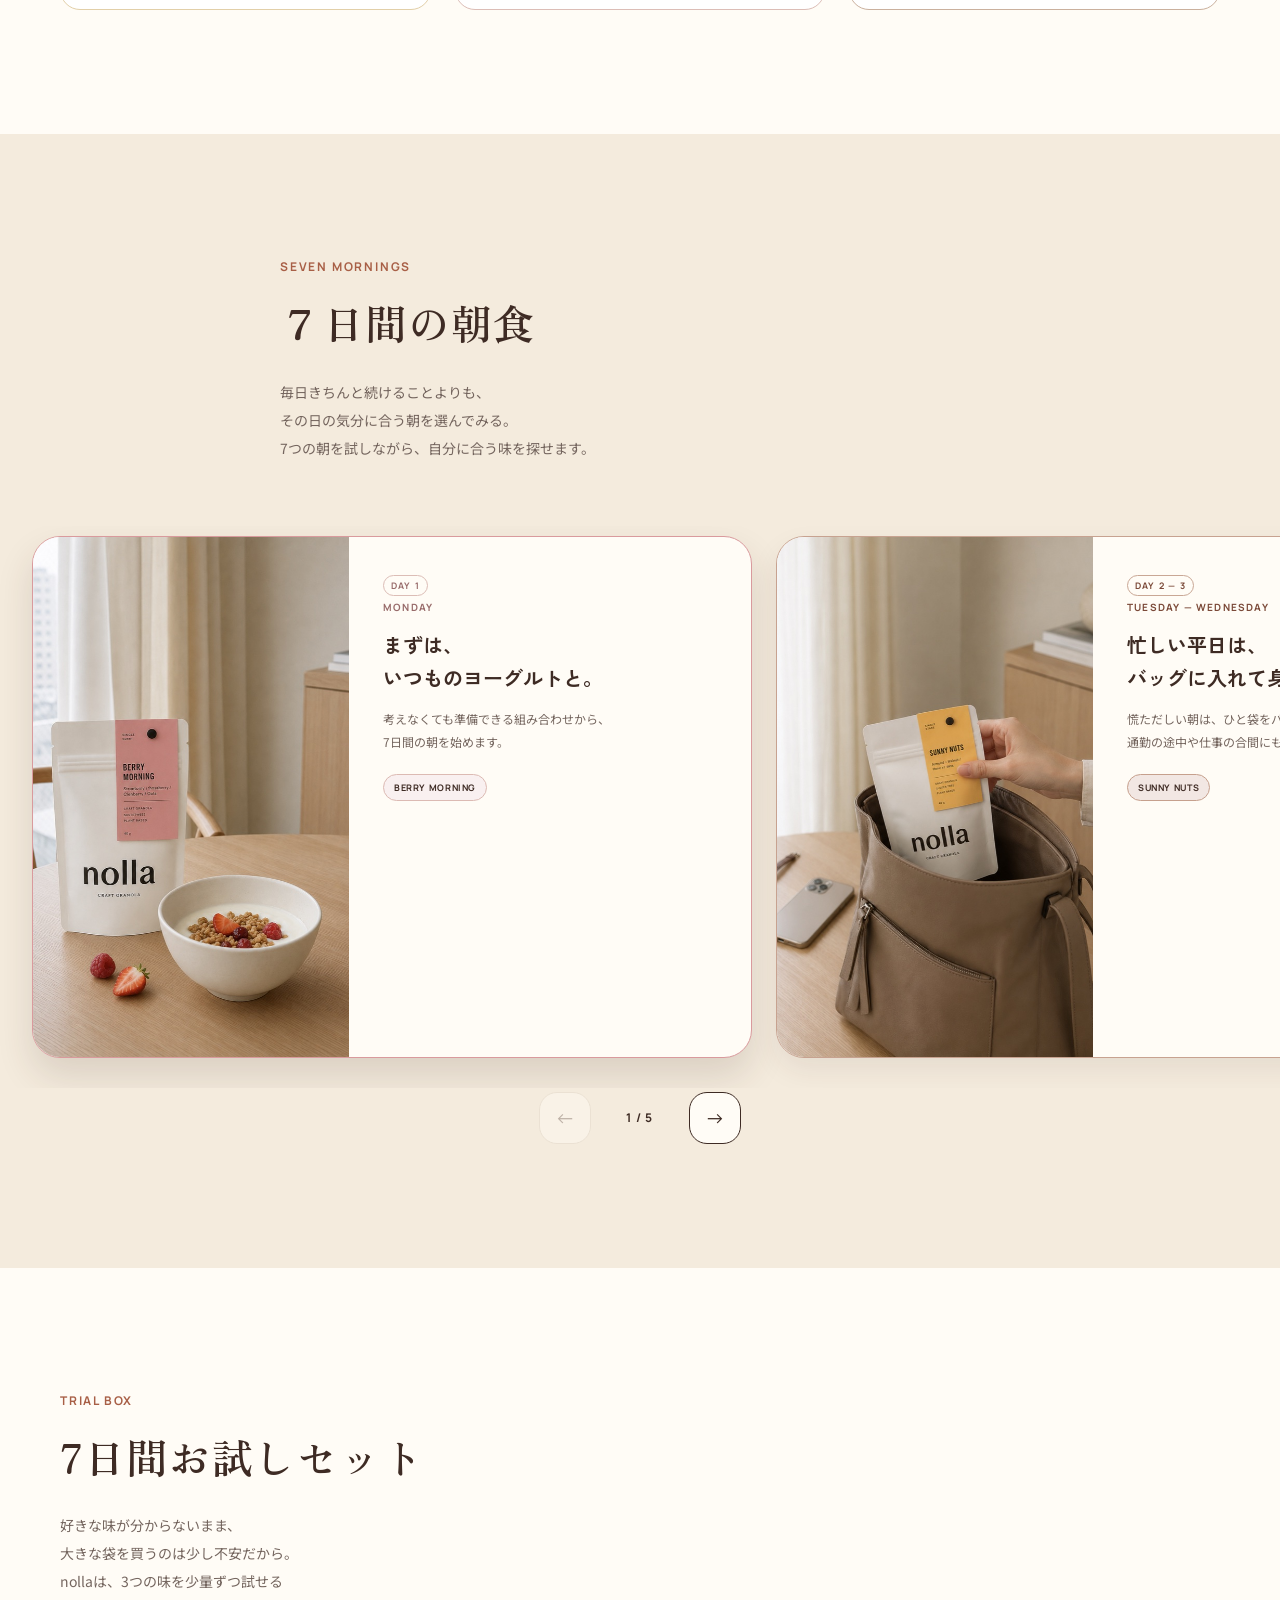
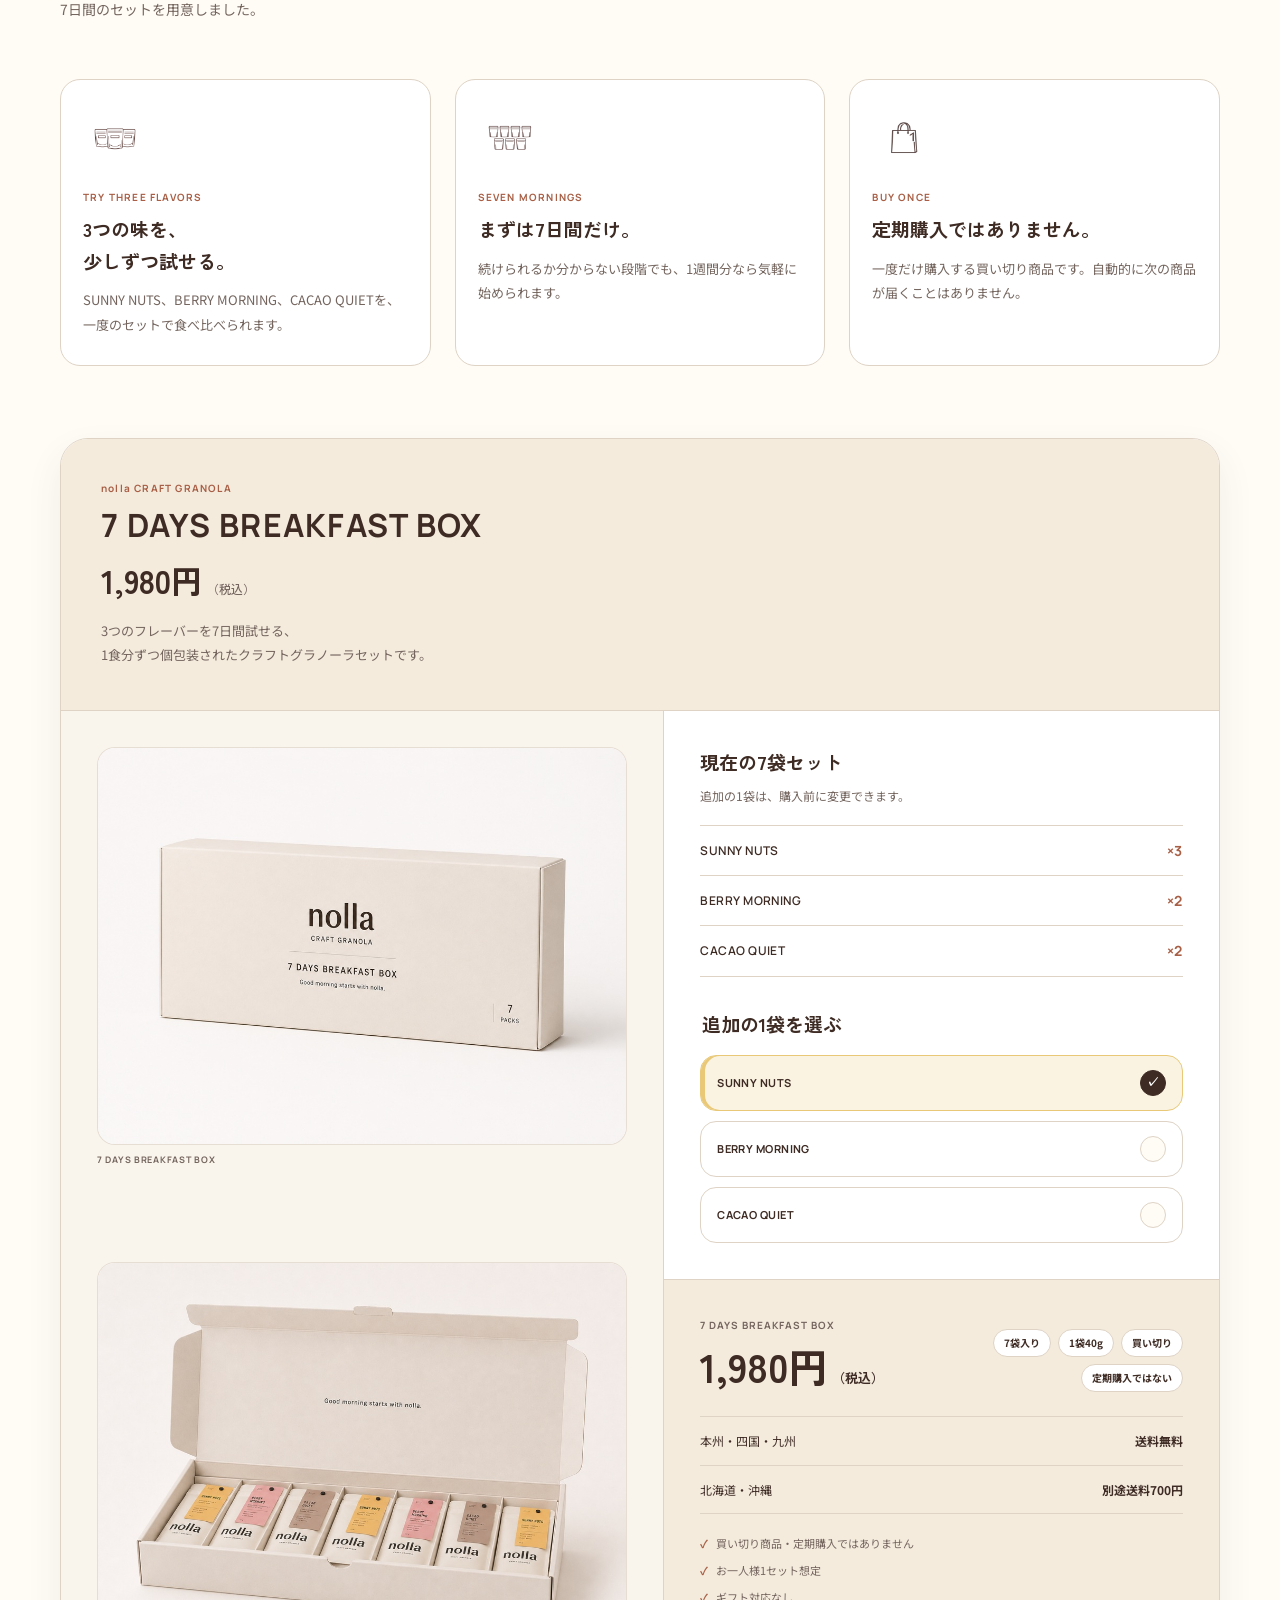
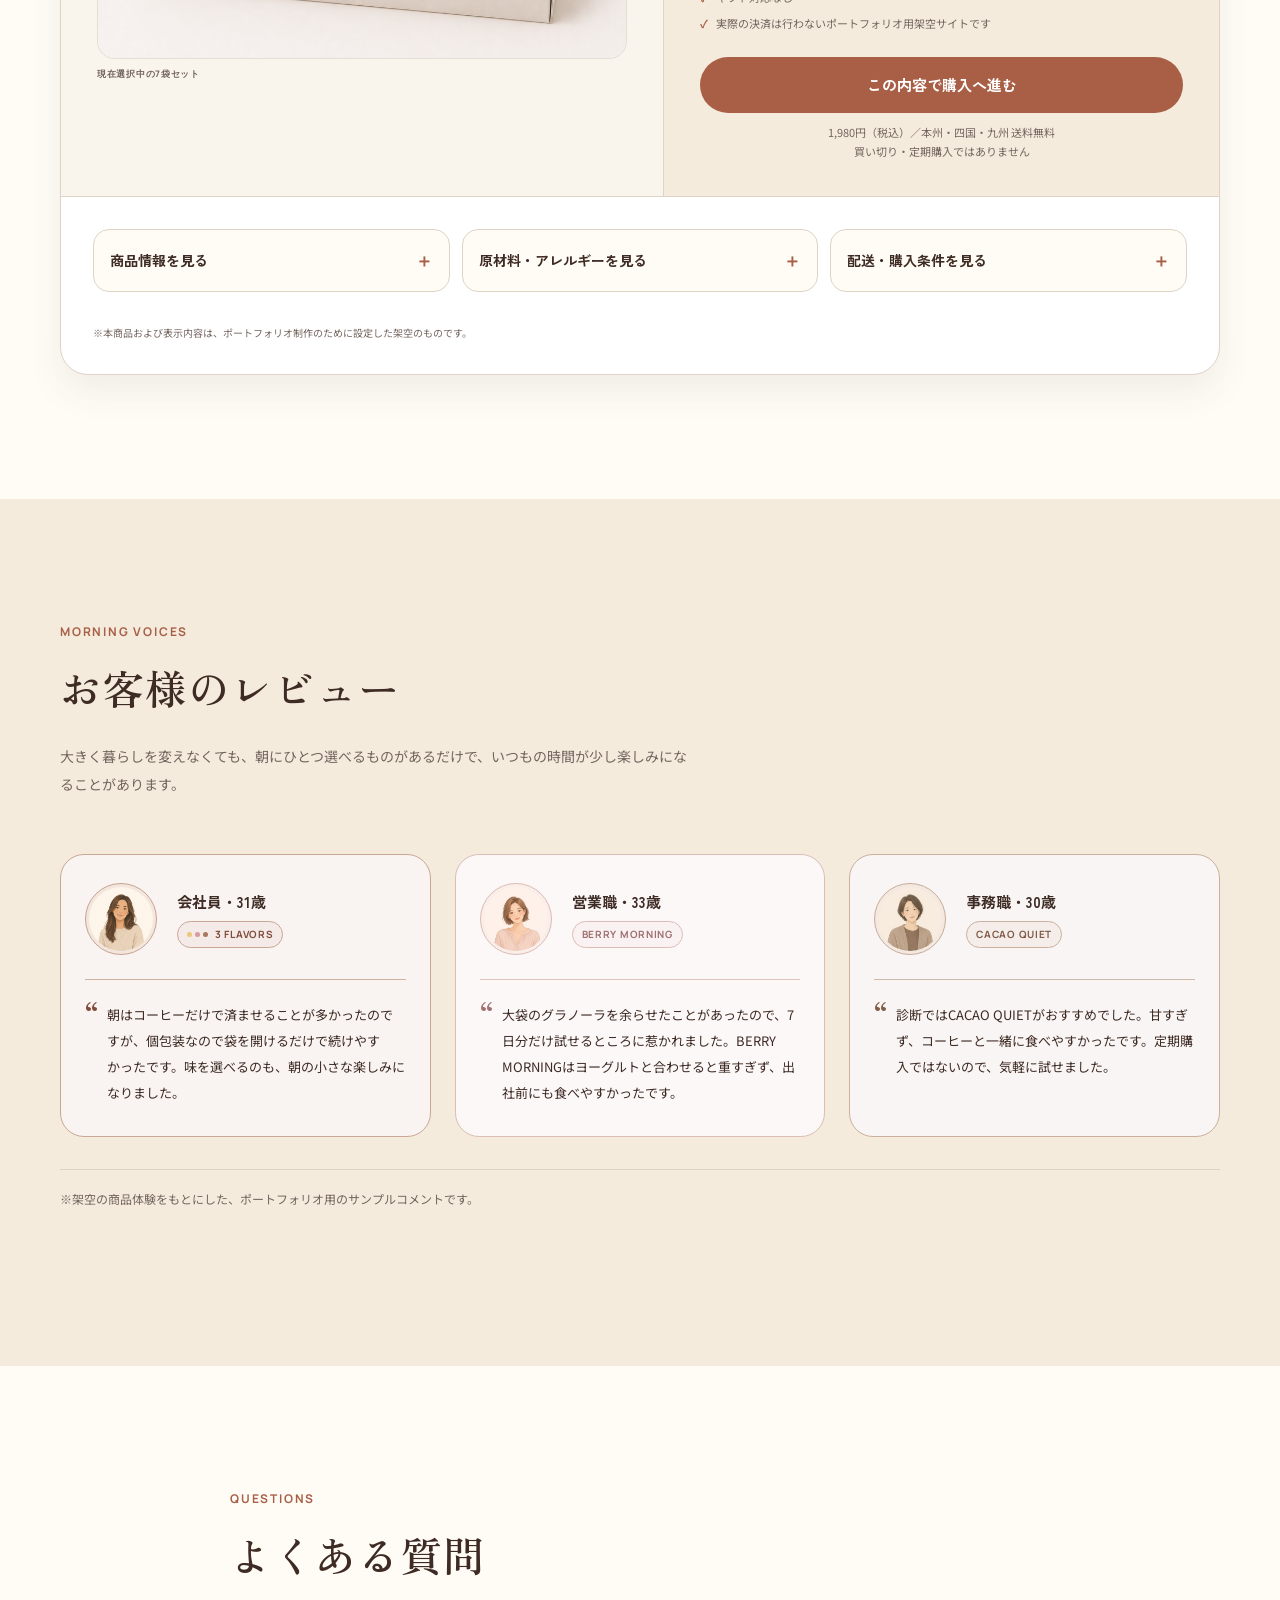
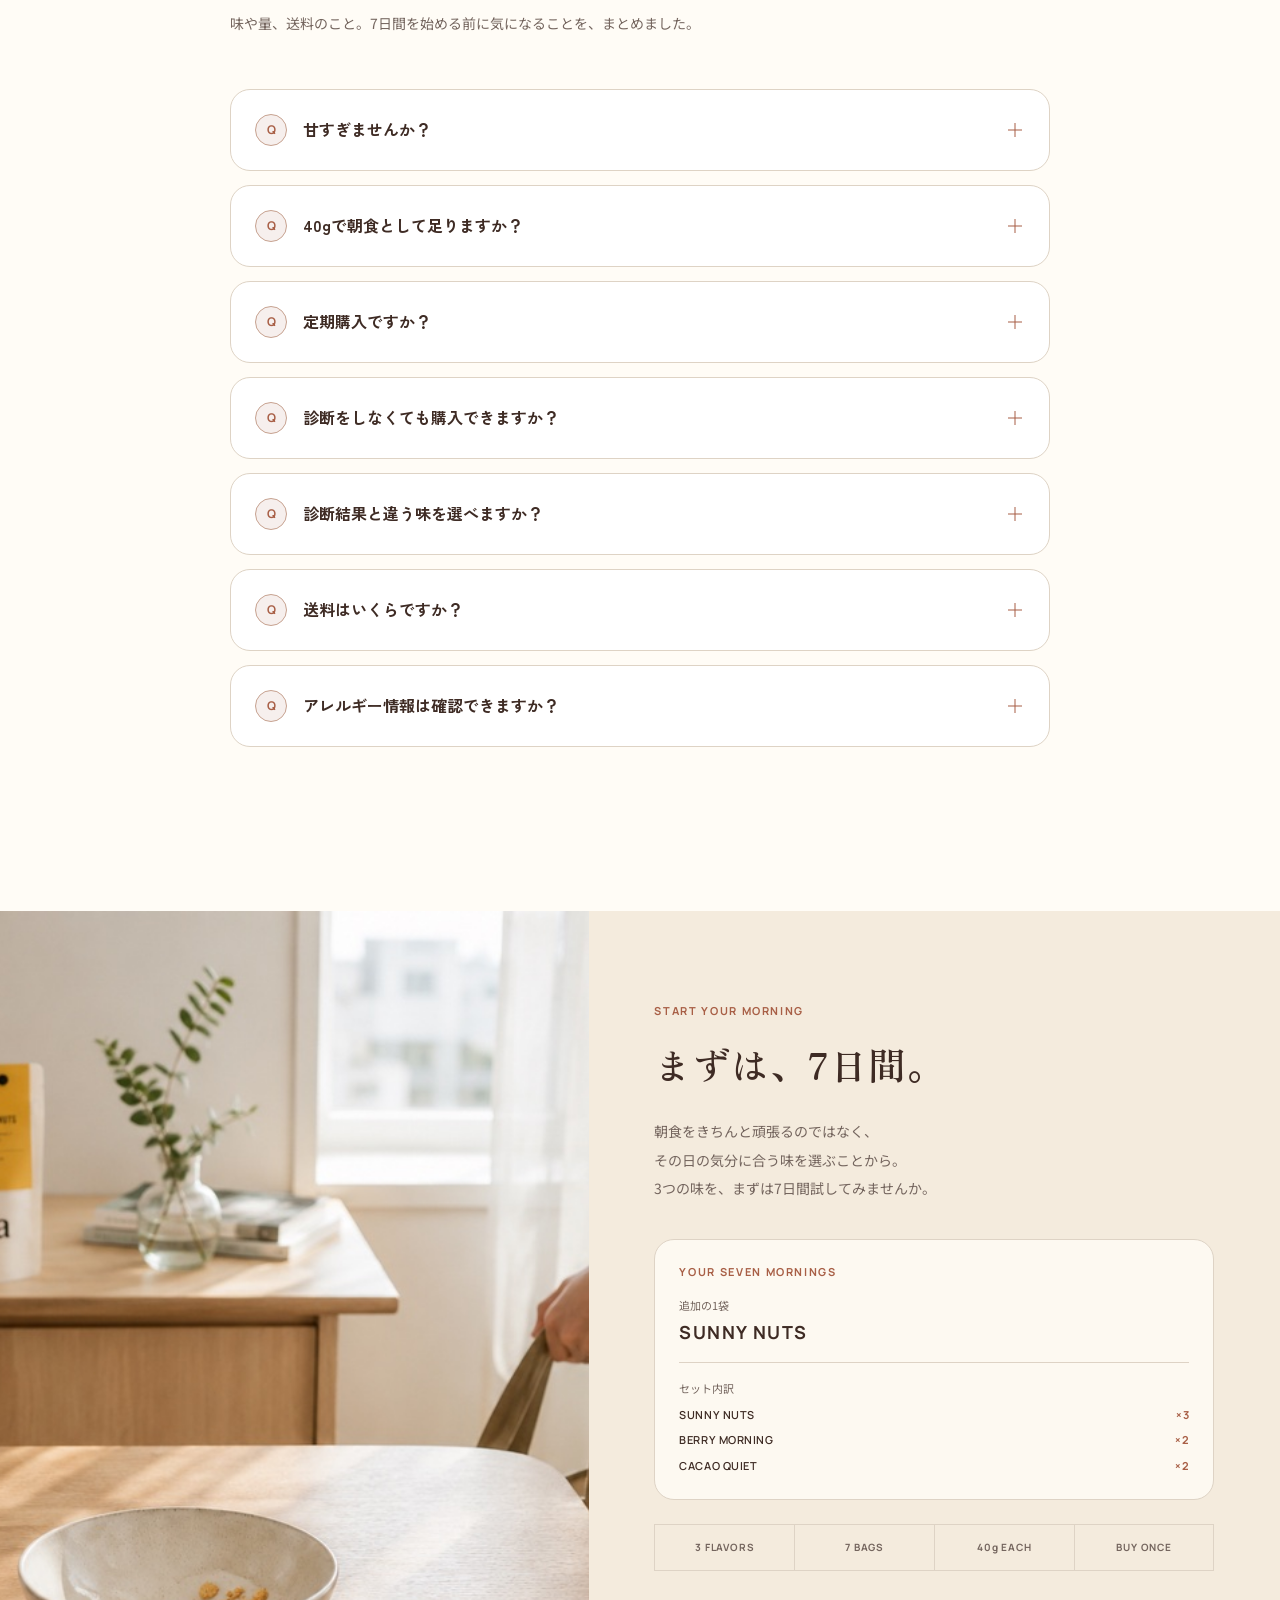
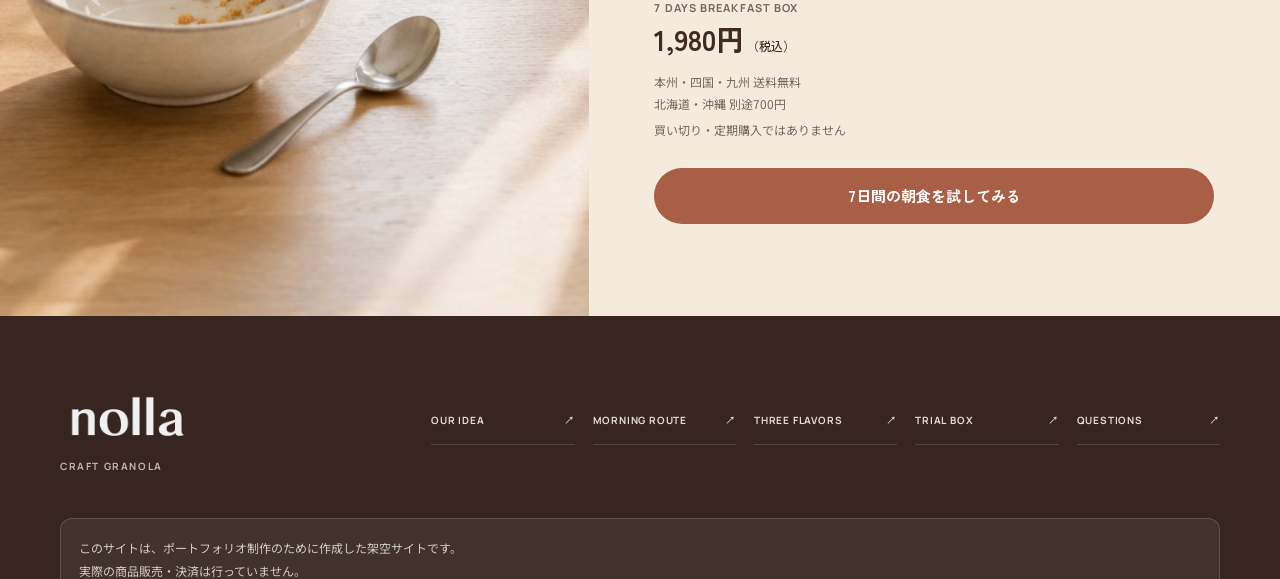
==== commit c3673f7a: "Optimize images for GitHub Pages" ====
--- a/docs/index.html
+++ b/docs/index.html
@@ -98,11 +98,11 @@
           <picture class="hero__picture">
             <source
               media="(min-width: 1024px)"
-              srcset="./assets/02_assets/images/hero/hero_granola-pouring_pc_4x3.png"
+              srcset="./assets/02_assets/images/hero/hero_granola-pouring_pc_4x3.jpg"
             >
             <img
               class="hero__image"
-              src="./assets/02_assets/images/hero/hero_granola-pouring_sp_4x5.png"
+              src="./assets/02_assets/images/hero/hero_granola-pouring_sp_4x5.jpg"
               width="1122"
               height="1402"
               loading="eager"
@@ -127,7 +127,7 @@
           <article class="hero-product" aria-label="7日間セットの商品情報">
             <img
               class="hero-product__image"
-              src="./assets/01_brand/package/box/trial-box_full-set_sunny-nuts.png"
+              src="./assets/01_brand/package/box/trial-box_full-set_sunny-nuts.jpg"
               width="1448"
               height="1086"
               alt="SUNNY NUTSを1袋追加した、3種類7袋入りの7 DAYS BREAKFAST BOX"
@@ -160,7 +160,7 @@
             <article class="reality-card">
               <img
                 class="reality-card__image"
-                src="./assets/02_assets/images/problem/problem_sleepy-morning.png"
+                src="./assets/02_assets/images/problem/problem_sleepy-morning.jpg"
                 loading="lazy"
                 width="1122"
                 height="1402"
@@ -172,7 +172,7 @@
             <article class="reality-card">
               <img
                 class="reality-card__image"
-                src="./assets/02_assets/images/problem/problem_getting-ready.png"
+                src="./assets/02_assets/images/problem/problem_getting-ready.jpg"
                 loading="lazy"
                 width="1536"
                 height="1024"
@@ -184,7 +184,7 @@
             <article class="reality-card">
               <img
                 class="reality-card__image"
-                src="./assets/02_assets/images/problem/problem_coffee-only.png"
+                src="./assets/02_assets/images/problem/problem_coffee-only.jpg"
                 loading="lazy"
                 width="1448"
                 height="1086"
@@ -223,7 +223,7 @@
               <p class="feature-card__number">POINT 01</p>
               <img
                 class="feature-card__image"
-                src="./assets/02_assets/images/features/feature_three-flavors.png"
+                src="./assets/02_assets/images/features/feature_three-flavors.jpg"
                 loading="lazy"
                 width="1448"
                 height="1086"
@@ -236,7 +236,7 @@
               <p class="feature-card__number">POINT 02</p>
               <img
                 class="feature-card__image"
-                src="./assets/02_assets/images/features/feature_40g-serving.png"
+                src="./assets/02_assets/images/features/feature_40g-serving.jpg"
                 loading="lazy"
                 width="1254"
                 height="1254"
@@ -249,7 +249,7 @@
               <p class="feature-card__number">POINT 03</p>
               <img
                 class="feature-card__image"
-                src="./assets/02_assets/images/features/feature_open-pouch.png"
+                src="./assets/02_assets/images/features/feature_open-pouch.jpg"
                 loading="lazy"
                 width="1448"
                 height="1086"
@@ -500,7 +500,7 @@
               <picture class="result-card__picture">
                 <source
                   media="(min-width: 1024px)"
-                  srcset="./assets/02_assets/images/flavor-key-visuals/pc/result_sunny-nuts_pc_4x3.png"
+                  srcset="./assets/02_assets/images/flavor-key-visuals/pc/result_sunny-nuts_pc_4x3.jpg"
                   data-result-image-source
                 >
                 <img
@@ -509,7 +509,7 @@
                   loading="lazy"
                   width="1086"
                   height="1448"
-                  src="./assets/02_assets/images/flavor-key-visuals/sp/result_sunny-nuts_sp_3x4.png"
+                  src="./assets/02_assets/images/flavor-key-visuals/sp/result_sunny-nuts_sp_3x4.jpg"
                   alt=""
                 >
               </picture>
@@ -570,7 +570,7 @@
                 loading="lazy"
                 width="1448"
                 height="1086"
-                src="./assets/01_brand/package/box/trial-box_full-set_sunny-nuts.png"
+                src="./assets/01_brand/package/box/trial-box_full-set_sunny-nuts.jpg"
                 alt=""
               >
               <ul class="set-breakdown" aria-label="7袋の内訳">
@@ -1334,7 +1334,7 @@
                 <article class="morning-day morning-day--berry">
                   <div class="morning-day__media">
                     <img
-                      src="./assets/02_assets/images/seven-mornings/seven-days_yogurt.png"
+                      src="./assets/02_assets/images/seven-mornings/seven-days_yogurt.jpg"
                       loading="lazy"
                       width="1122"
                       height="1402"
@@ -1363,7 +1363,7 @@
                 <article class="morning-day morning-day--takeout">
                   <div class="morning-day__media">
                     <img
-                      src="./assets/02_assets/images/seven-mornings/seven-days_takeout.png"
+                      src="./assets/02_assets/images/seven-mornings/seven-days_takeout.jpg"
                       loading="lazy"
                       width="1122"
                       height="1402"
@@ -1392,7 +1392,7 @@
                 <article class="morning-day morning-day--berry">
                   <div class="morning-day__media">
                     <img
-                      src="./assets/02_assets/images/seven-mornings/seven-days_fruits.png"
+                      src="./assets/02_assets/images/seven-mornings/seven-days_fruits.jpg"
                       loading="lazy"
                       width="1122"
                       height="1402"
@@ -1421,7 +1421,7 @@
                 <article class="morning-day morning-day--cacao">
                   <div class="morning-day__media">
                     <img
-                      src="./assets/02_assets/images/seven-mornings/seven-days_coffee.png"
+                      src="./assets/02_assets/images/seven-mornings/seven-days_coffee.jpg"
                       loading="lazy"
                       width="1122"
                       height="1402"
@@ -1450,7 +1450,7 @@
                 <article class="morning-day morning-day--sunny">
                   <div class="morning-day__media">
                     <img
-                      src="./assets/02_assets/images/seven-mornings/seven-days_milk.png"
+                      src="./assets/02_assets/images/seven-mornings/seven-days_milk.jpg"
                       loading="lazy"
                       width="1122"
                       height="1402"
@@ -1594,7 +1594,7 @@
                 <figure class="trial-product__figure">
                   <img
                     class="trial-product__image"
-                    src="./assets/01_brand/package/box/trial-box_angle.png"
+                    src="./assets/01_brand/package/box/trial-box_angle.jpg"
                     loading="lazy"
                     width="1448"
                     height="1086"
@@ -1606,7 +1606,7 @@
                 <figure class="trial-product__figure">
                   <img
                     class="trial-product__image trial-product__set-image"
-                    src="./assets/01_brand/package/box/trial-box_full-set_sunny-nuts.png"
+                    src="./assets/01_brand/package/box/trial-box_full-set_sunny-nuts.jpg"
                     loading="lazy"
                     width="1448"
                     height="1086"
@@ -1891,7 +1891,7 @@
               <div class="voice-card__person">
                 <img
                   class="voice-card__avatar"
-                  src="./assets/02_assets/images/voices/review_icon_01.png"
+                  src="./assets/02_assets/images/voices/review_icon_01.jpg"
                   loading="lazy"
                   width="1254"
                   height="1254"
@@ -1918,7 +1918,7 @@
               <div class="voice-card__person">
                 <img
                   class="voice-card__avatar"
-                  src="./assets/02_assets/images/voices/review_icon_02.png"
+                  src="./assets/02_assets/images/voices/review_icon_02.jpg"
                   loading="lazy"
                   width="1254"
                   height="1254"
@@ -1938,7 +1938,7 @@
               <div class="voice-card__person">
                 <img
                   class="voice-card__avatar"
-                  src="./assets/02_assets/images/voices/review_icon_03.png"
+                  src="./assets/02_assets/images/voices/review_icon_03.jpg"
                   loading="lazy"
                   width="1254"
                   height="1254"
@@ -2074,7 +2074,7 @@
         <div class="final-cta__media">
           <img
             class="final-cta__image"
-            src="./assets/02_assets/images/final-cta/final-cta_ready-for-day.png"
+            src="./assets/02_assets/images/final-cta/final-cta_ready-for-day.jpg"
             loading="lazy"
             width="1448"
             height="1086"
